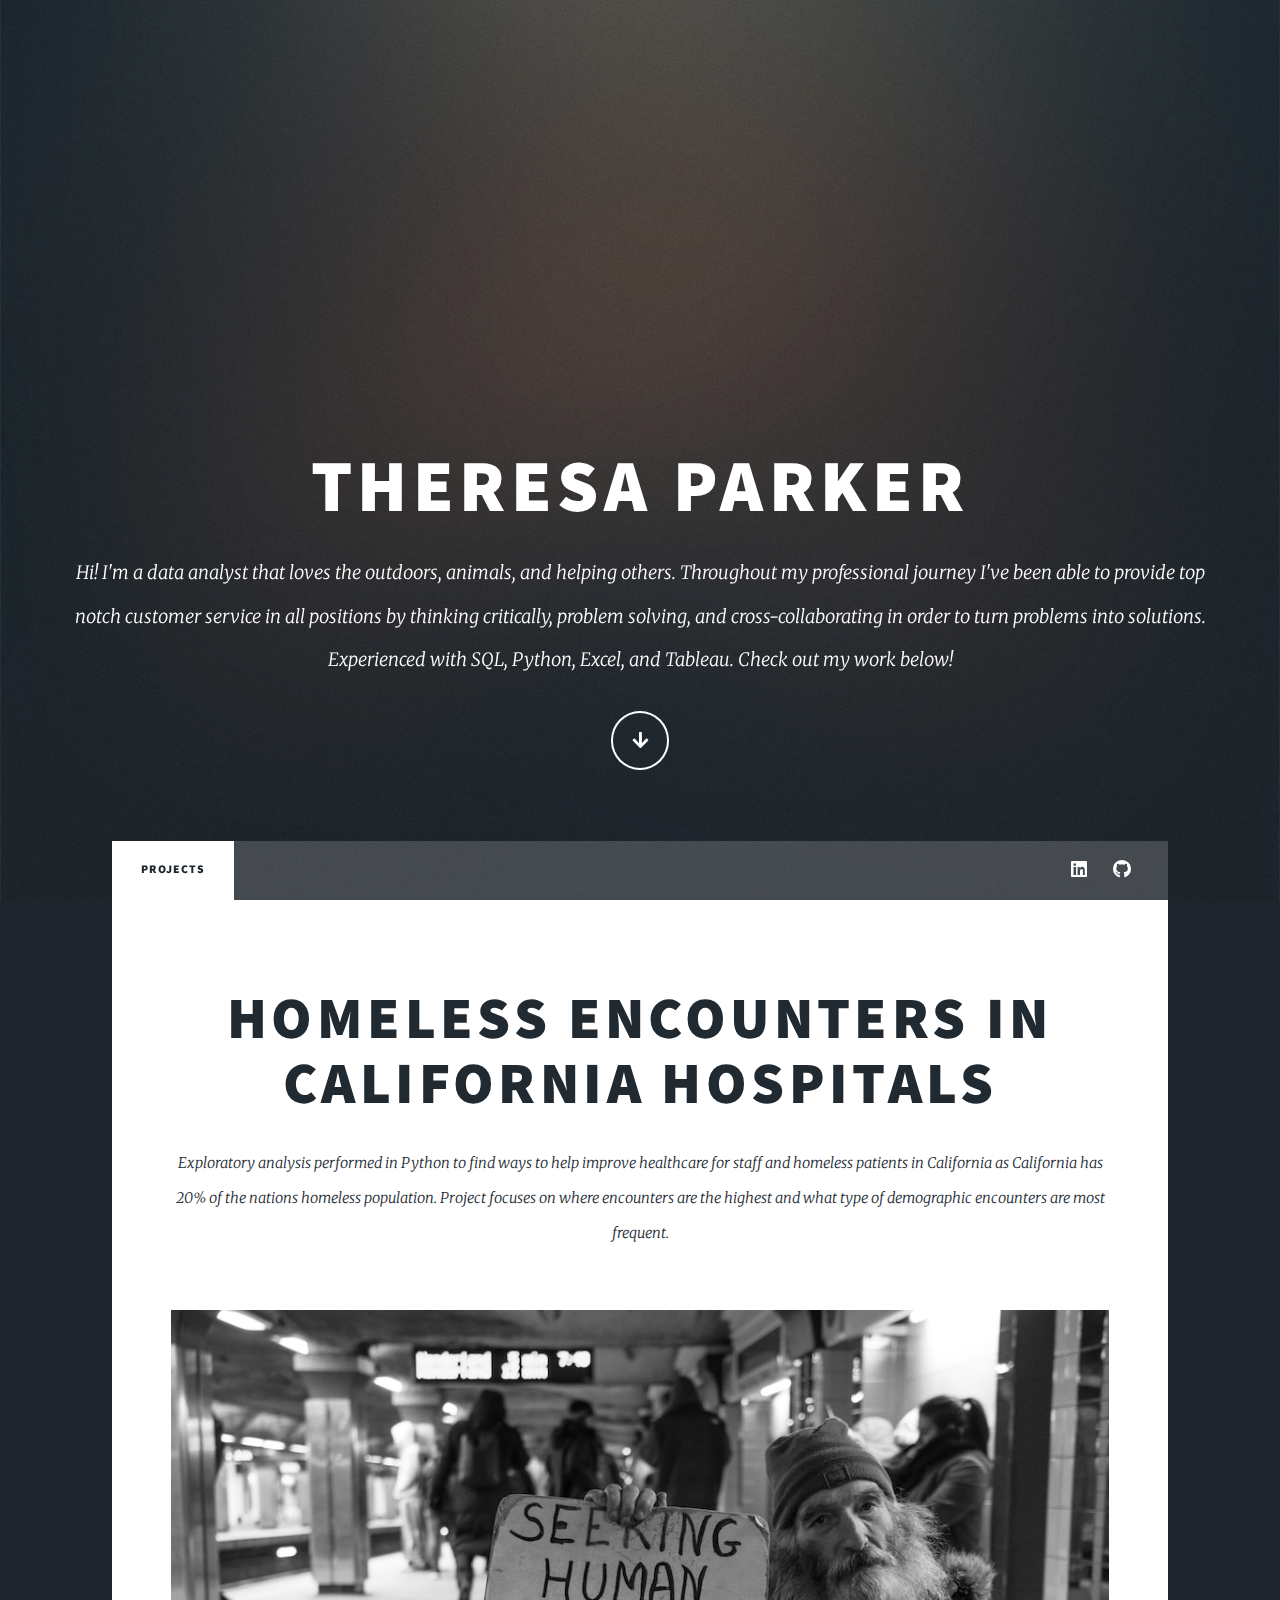
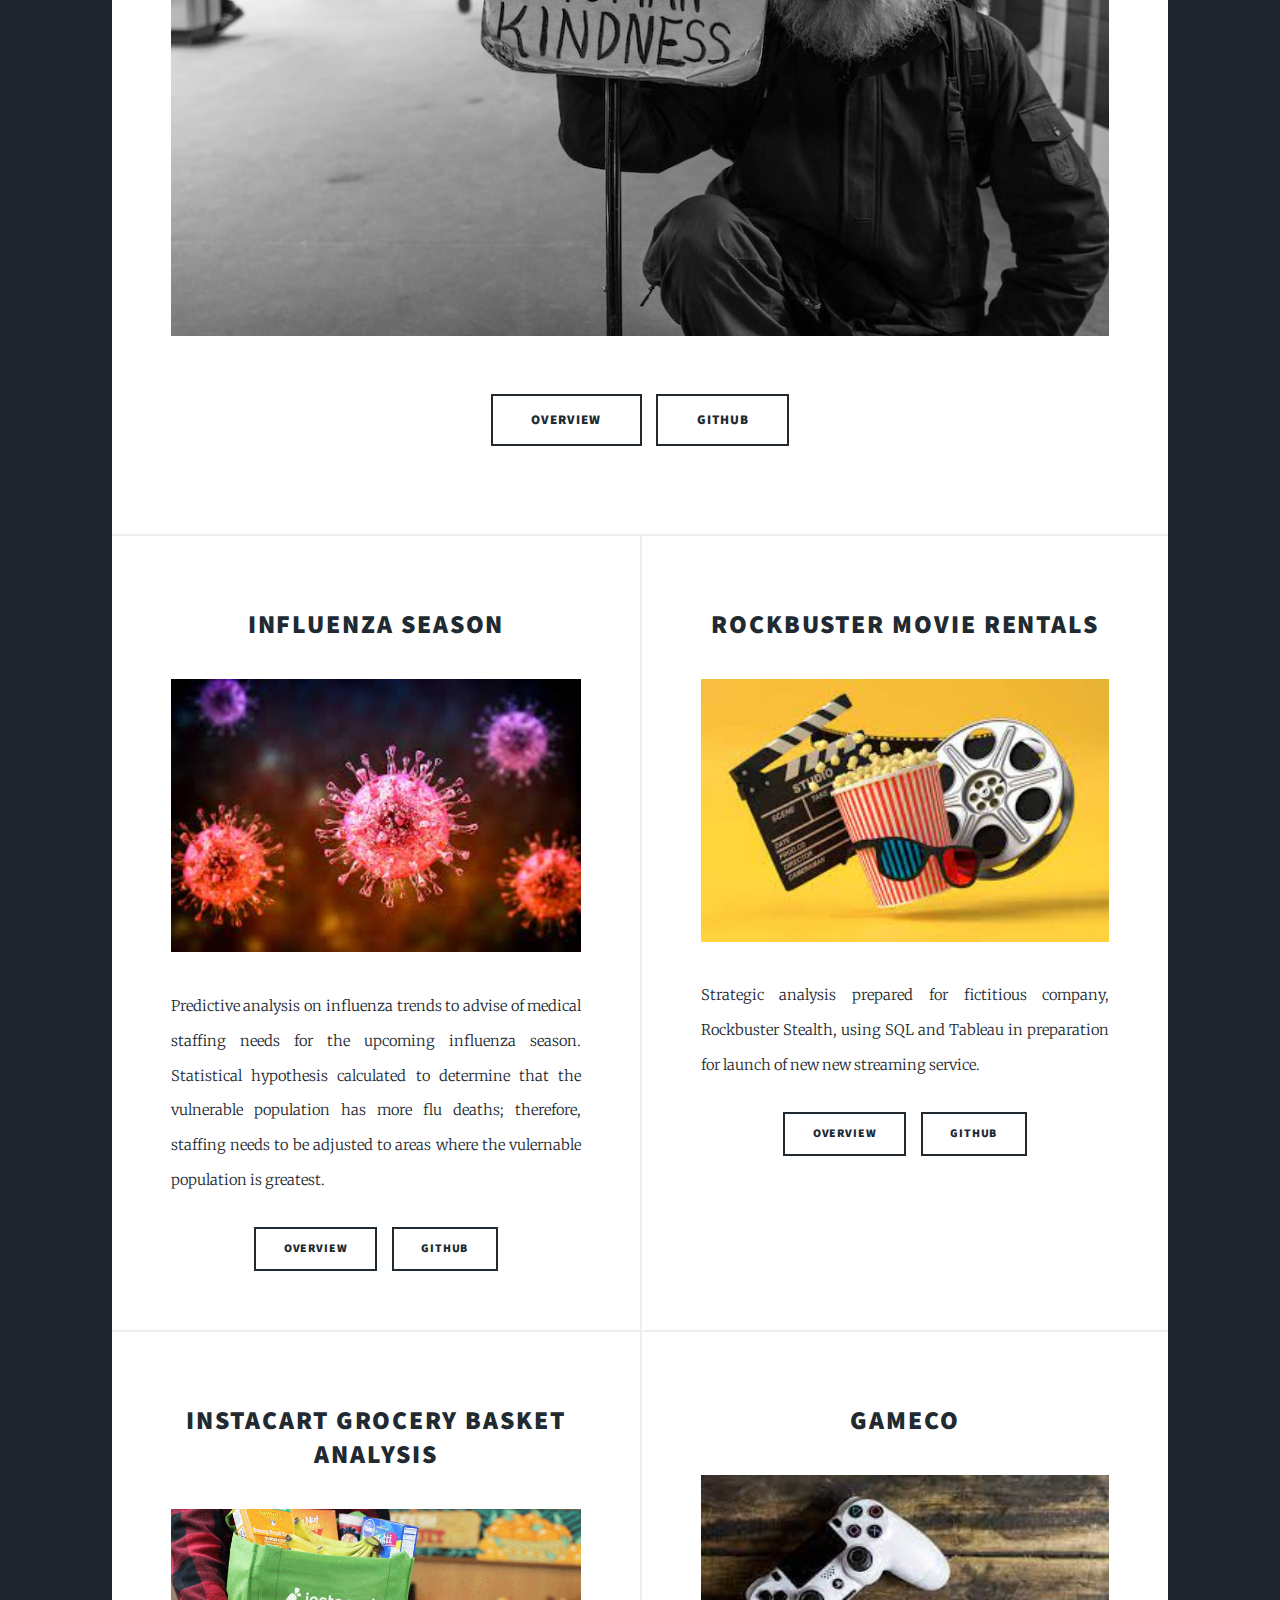
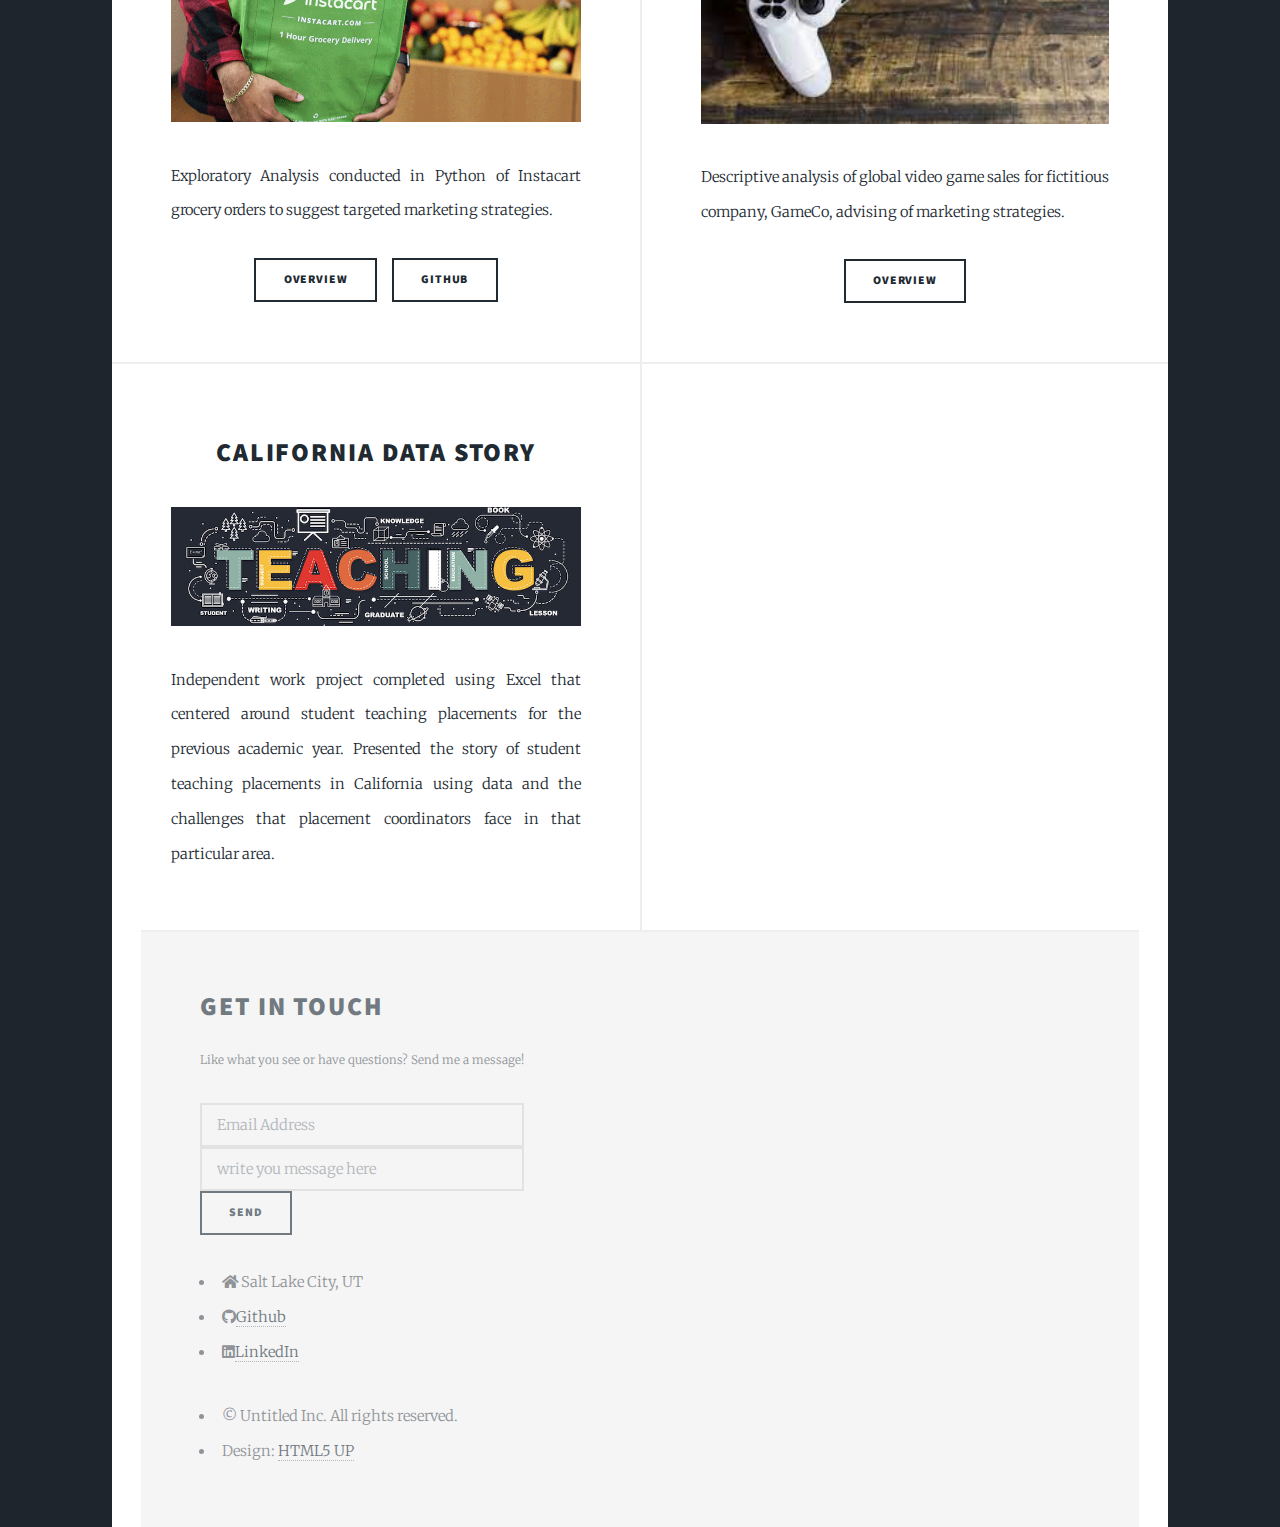
==== index.html @ a9352aff "Update index.html" ====
<!DOCTYPE HTML>
<!--
	Massively by HTML5 UP
	html5up.net | @ajlkn
	Free for personal and commercial use under the CCA 3.0 license (html5up.net/license)
-->
<html>
	<head>
		<title>Theresa Parker Portfolio</title>
		<meta charset="utf-8" />
		<meta name="viewport" content="width=device-width, initial-scale=1, user-scalable=no" />
		<link rel="stylesheet" href="assets/css/main.css" />
		<noscript><link rel="stylesheet" href="assets/css/noscript.css" /></noscript>
	</head>
	<body class="is-preload">
		<!-- Wrapper -->
			<div id="wrapper" class="fade-in">

				<!-- Intro -->
					<div id="intro">
						<h1>Theresa Parker<br />
					</h1>
						<p>Hi! I'm a data analyst that loves the outdoors, animals, and helping others.  Throughout my professional journey I've been able to provide top notch
							customer service in all positions by thinking critically, problem solving, and cross-collaborating in order to turn problems into solutions.  Experienced with SQL,
							Python, Excel, and Tableau.  Check out my work below!
						<a href="#"></a></p>
						<ul class="actions">
							<li><a href="#header" class="button icon solid solo fa-arrow-down scrolly">Continue</a></li>
						</ul>
					</div>

				<!-- Header -->
					<header id="header">
						<a href="index.html" class="logo">Projects</a>
					</header>

				<!-- Nav -->
					<nav id="nav">
						<ul class="links">
							<li class="active"><a href="index.html">Projects</a></li>

						</ul>
						<ul class="icons">
						<li><a href="https://www.linkedin.com/in/theresa-parker/" class="icon brands alt fa-linkedin"><span class="label">Linkedin</span></a></li>
						<li><a href="https://github.com/theresaparker" class="icon brands alt fa-github"><span class="label">GitHub</span></a></
						</ul>
					</nav>

				<!-- Main -->
					<div id="main">

						<!-- Featured Post -->
							<article class="post featured">
								<header class="major">
									
									<h2><a href="https://drive.google.com/file/d/1HrAwGTOLgGjg7OT2uqHB8rOSdUXDmNqE/view?usp=sharing">Homeless Encounters in California Hospitals<br />
									</a></h2>
									<p>Exploratory analysis performed in Python to find ways to help improve healthcare for staff and
										homeless patients in California as California has 20% of the nations homeless population. Project
										focuses on where encounters are the highest and what type of demographic encounters are most
										frequent.
								</header>
								<a href="https://drive.google.com/file/d/1HrAwGTOLgGjg7OT2uqHB8rOSdUXDmNqE/view?usp=sharing" class="image main"><img src="images/seeking_kindness.jpg" alt="" /></a>
								<ul class="actions special">	
									<li><a href="https://drive.google.com/file/d/1HrAwGTOLgGjg7OT2uqHB8rOSdUXDmNqE/view?usp=sharing" class="button large">Overview</a></li>
									<li><a href="https://github.com/theresaparker/Homeless_Hospital_Visits" class="button large">GitHub</a></li>
								</ul>
							</article>

						<!-- Posts -->
							<section class="posts">
								<article>
									<header>
										<span class="date"></span>
										<h2><a href="https://drive.google.com/file/d/1y9YTCfLfIzHpBqVLRFnVzzObWdbmFCB6/view?usp=sharing">Influenza Season<br />
										</a></h2>
									</header>
									<a href="https://drive.google.com/file/d/1y9YTCfLfIzHpBqVLRFnVzzObWdbmFCB6/view?usp=sharing" class="image fit"><img src="images/virus.jpg" alt="" /></a>
									<p>Predictive analysis on influenza trends to advise of medical staffing needs for the upcoming
										influenza season. Statistical hypothesis calculated to determine that the vulnerable population
										has more flu deaths; therefore, staffing needs to be adjusted to areas where the vulernable
										population is greatest.</p>
									<ul class="actions special">
										<li><a href="https://drive.google.com/file/d/1y9YTCfLfIzHpBqVLRFnVzzObWdbmFCB6/view?usp=sharing" class="button">Overview</a></li>
										<li><a href="https://github.com/theresaparker/Influenza-Season" class="button">GitHub</a></li>										
									</ul>
								</article>
								<article>
									<header>
										<span class="date"></span>
										<h2><a href="https://drive.google.com/file/d/1r3Fhm3iFXduif683JAOJUuSQTW_Hyj0p/view?usp=sharing">Rockbuster Movie Rentals<br />
										</a></h2>
									</header>
									<a href="https://drive.google.com/file/d/1r3Fhm3iFXduif683JAOJUuSQTW_Hyj0p/view?usp=sharing" class="image fit"><img src="images/movie.jpg" alt="" /></a>
									<p>Strategic analysis prepared for fictitious company, Rockbuster Stealth, using SQL and Tableau in preparation for launch of new new streaming service.</p>
									<ul class="actions special">
										<li><a href="https://drive.google.com/file/d/1r3Fhm3iFXduif683JAOJUuSQTW_Hyj0p/view?usp=sharing" class="button">Overview</a></li>
										<li><a href="https://github.com/theresaparker/Rockbuster_SQL" class="button">GitHub</a></li>
									</ul>
								</article>
								<article>
									<header>
										<span class="date"></span>
										<h2><a href="https://github.com/theresaparker/Instacart_CF">Instacart Grocery Basket Analysis<br />
										</a></h2>
									</header>
									<a href="https://github.com/theresaparker/Instacart_CF" class="image fit"><img src="images/Instacart.png" alt="" /></a>
									<p>Exploratory Analysis conducted in Python of Instacart grocery orders to suggest targeted marketing strategies.</p>
									<ul class="actions special">
										<li><a href="https://github.com/theresaparker/Instacart_CF" class="button">Overview</a></li>
										<li><a href="https://github.com/theresaparker/Instacart_CF" class="button">GitHub</a></li>
									</ul>
								</article>
								<article>
									<header>
										<span class="date"></span>
										<h2><a href="#">GameCo<br />
										</a></h2>
									</header>
									<a href="#" class="image fit"><img src="images/video game.jpg" alt="" /></a>
									<p>Descriptive analysis of global video game sales for fictitious company, GameCo, advising of marketing strategies.</p>
									<ul class="actions special">
										<li><a href="#" class="button">Overview</a></li>
									</ul>
								</article>
								<article>
									<header>
										<span class="date"></span>
										<h2><a href="#">California Data Story<br />
										</a></h2>
									</header>
									<a href="#" class="image fit"><img src="images/teaching.jpg" alt="" /></a>
									<p>Independent work project completed using Excel that centered around student teaching placements for the previous academic year.  Presented the story of student teaching placements in California
										using data and the challenges that placement coordinators face in that particular area. 						
									</p>
									</ul>
								</article>
								<article>
								</article>
							</section>

						<!-- Footer -->
							

				<!-- Footer -->
				<section id="footer">
					<div class="inner">
						<h2 class="major">Get in touch</h2>
						<p>Like what you see or have questions? Send me a message!</p>
						<form action="https://formsubmit.co/your@littlebug57@hotmail.com.com" method="POST">
							<input type="hidden" name="_subject" value="New Portfolio Website Submission!">
							<input type="email" name="email" placeholder="Email Address"required>
							<input type="hidden" name="_next" value="https://theresaparker.github.io/portfolio/thankyou.html">
							<input type="text" name="name" placeholder="write you message here" required>
							<button type="submit">Send</button>
					   </form> 
						<ul class="contact">
							<li class="icon solid fa-home">
								Salt Lake City, UT<br />
							</li>
							<li class="icon brands fa-github"><a href="https://github.com/theresaparker">Github</a></li>
							<li class="icon brands fa-linkedin"><a href="https://www.linkedin.com/in/theresa-parker/">LinkedIn</a></li>
							
						</ul>
						<ul class="copyright">
							<li>&copy; Untitled Inc. All rights reserved.</li><li>Design: <a href="http://html5up.net">HTML5 UP</a></li>
						</ul>
					</div>
				</section>

		</div>

		<!-- Scripts -->
			<script src="assets/js/jquery.min.js"></script>
			<script src="assets/js/jquery.scrollex.min.js"></script>
			<script src="assets/js/jquery.scrolly.min.js"></script>
			<script src="assets/js/browser.min.js"></script>
			<script src="assets/js/breakpoints.min.js"></script>
			<script src="assets/js/util.js"></script>
			<script src="assets/js/main.js"></script>

	</body>
</html>
---- assets/css/main.css ----
@import url(fontawesome-all.min.css);
@import url("https://fonts.googleapis.com/css?family=Merriweather:300,700,300italic,700italic|Source+Sans+Pro:900");

/*
	Massively by HTML5 UP
	html5up.net | @ajlkn
	Free for personal and commercial use under the CCA 3.0 license (html5up.net/license)
*/

html, body, div, span, applet, object,
iframe, h1, h2, h3, h4, h5, h6, p, blockquote,
pre, a, abbr, acronym, address, big, cite,
code, del, dfn, em, img, ins, kbd, q, s, samp,
small, strike, strong, sub, sup, tt, var, b,
u, i, center, dl, dt, dd, ol, ul, li, fieldset,
form, label, legend, table, caption, tbody,
tfoot, thead, tr, th, td, article, aside,
canvas, details, embed, figure, figcaption,
footer, header, hgroup, menu, nav, output, ruby,
section, summary, time, mark, audio, video {
	margin: 0;
	padding: 0;
	border: 0;
	font-size: 100%;
	font: inherit;
	vertical-align: baseline;}

article, aside, details, figcaption, figure,
footer, header, hgroup, menu, nav, section {
	display: block;}

body {
	line-height: 1;
}

ol, ul {
	list-style: none;
}

blockquote, q {
	quotes: none;
}

	blockquote:before, blockquote:after, q:before, q:after {
		content: '';
		content: none;
	}

table {
	border-collapse: collapse;
	border-spacing: 0;
}

body {
	-webkit-text-size-adjust: none;
}

mark {
	background-color: transparent;
	color: inherit;
}

input::-moz-focus-inner {
	border: 0;
	padding: 0;
}

input, select, textarea {
	-moz-appearance: none;
	-webkit-appearance: none;
	-ms-appearance: none;
	appearance: none;
}

/* Basic */

	@-ms-viewport {
		width: device-width;
	}

	body {
		-ms-overflow-style: scrollbar;
	}

	@media screen and (max-width: 480px) {

		html, body {
			min-width: 320px;
		}

	}

	html {
		box-sizing: border-box;
	}

	*, *:before, *:after {
		box-sizing: inherit;
	}

	body {
		background-color: #1e252d;
	}

		body.is-preload *, body.is-preload *:before, body.is-preload *:after {
			-moz-animation: none !important;
			-webkit-animation: none !important;
			-ms-animation: none !important;
			animation: none !important;
			-moz-transition: none !important;
			-webkit-transition: none !important;
			-ms-transition: none !important;
			transition: none !important;
		}

/* Type */

	html {
		font-size: 16pt;
	}

		@media screen and (max-width: 1680px) {

			html {
				font-size: 12pt;
			}

		}

		@media screen and (max-width: 1280px) {

			html {
				font-size: 11pt;
			}

		}

		@media screen and (max-width: 360px) {

			html {
				font-size: 10pt;
			}

		}

	body {
		color: #212931;
	}

	body, input, select, textarea {
		font-family: "Merriweather", Georgia, serif;
		font-weight: 300;
		font-size: 1rem;
		line-height: 2.375;
	}

	a {
		-moz-transition: color 0.2s ease-in-out, background-color 0.2s ease-in-out, border-color 0.2s ease-in-out, box-shadow 0.2s ease-in-out;
		-webkit-transition: color 0.2s ease-in-out, background-color 0.2s ease-in-out, border-color 0.2s ease-in-out, box-shadow 0.2s ease-in-out;
		-ms-transition: color 0.2s ease-in-out, background-color 0.2s ease-in-out, border-color 0.2s ease-in-out, box-shadow 0.2s ease-in-out;
		transition: color 0.2s ease-in-out, background-color 0.2s ease-in-out, border-color 0.2s ease-in-out, box-shadow 0.2s ease-in-out;
		border-bottom: dotted 1px;
		text-decoration: none;
	}

		a:hover {
			border-bottom-color: transparent;
		}

	strong, b {
		font-weight: 600;
	}

	em, i {
		font-style: italic;
	}

	p {
		text-align: justify;
		margin: 0 0 2rem 0;
	}

	h1, h2, h3, h4, h5, h6 {
		font-family: "Source Sans Pro", Helvetica, sans-serif;
		font-weight: 900;
		line-height: 1.5;
		letter-spacing: 0.075em;
		text-transform: uppercase;
		margin: 0 0 1rem 0;
	}

		h1 a, h2 a, h3 a, h4 a, h5 a, h6 a {
			border-bottom: 0;
			color: inherit;
			text-decoration: none;
		}

	h1 {
		font-size: 4rem;
		line-height: 1.1;
		margin: 0 0 2rem 0;
	}

	h2 {
		font-size: 1.75rem;
		line-height: 1.3;
		margin: 0 0 1.5rem 0;
	}

	h3 {
		font-size: 1.25rem;
		margin: 0 0 1.5rem 0;
	}

	h4 {
		font-size: 1rem;
	}

	h5 {
		font-size: 0.9rem;
	}

	h6 {
		font-size: 0.8rem;
	}

	sub {
		font-size: 0.8rem;
		position: relative;
		top: 0.5rem;
	}

	sup {
		font-size: 0.8rem;
		position: relative;
		top: -0.5rem;
	}

	blockquote {
		border-left: solid 4px;
		font-style: italic;
		margin: 0 0 2rem 0;
		padding: 0.5rem 0 0.5rem 2rem;
	}

	code {
		border: solid 2px;
		font-family: "Courier New", monospace;
		font-size: 0.9rem;
		margin: 0 0.25rem;
		padding: 0.25rem 0.65rem;
	}

	pre {
		-webkit-overflow-scrolling: touch;
		font-family: "Courier New", monospace;
		font-size: 0.9rem;
		margin: 0 0 2rem 0;
	}

		pre code {
			display: block;
			line-height: 1.75;
			padding: 1rem 1.5rem;
			overflow-x: auto;
		}

	hr {
		border: 0;
		border-bottom: solid 2px;
		margin: 3rem 0;
	}

		hr.major {
			margin: 5rem 0;
		}

	.align-left {
		text-align: left;
	}

	.align-center {
		text-align: center;
	}

	.align-right {
		text-align: right;
	}

	input, select, textarea {
		color: #212931;
	}

	a {
		color: #212931;
		border-bottom-color: rgba(33, 41, 49, 0.5);
	}

		a:hover {
			border-bottom-color: transparent;
			color: #18bfef !important;
		}

	strong, b {
		color: #212931;
	}

	h1, h2, h3, h4, h5, h6 {
		color: #212931;
	}

	blockquote {
		border-left-color: #eeeeee;
	}

	code {
		background: rgba(220, 220, 220, 0.25);
		border-color: #eeeeee;
	}

	hr {
		border-bottom-color: #eeeeee;
	}

/* Row */

	.row {
		display: flex;
		flex-wrap: wrap;
		box-sizing: border-box;
		align-items: stretch;
	}

		.row > * {
			box-sizing: border-box;
		}

		.row.gtr-uniform > * > :last-child {
			margin-bottom: 0;
		}

		.row.aln-left {
			justify-content: flex-start;
		}

		.row.aln-center {
			justify-content: center;
		}

		.row.aln-right {
			justify-content: flex-end;
		}

		.row.aln-top {
			align-items: flex-start;
		}

		.row.aln-middle {
			align-items: center;
		}

		.row.aln-bottom {
			align-items: flex-end;
		}

		.row > .imp {
			order: -1;
		}

		.row > .col-1 {
			width: 8.33333%;
		}

		.row > .off-1 {
			margin-left: 8.33333%;
		}

		.row > .col-2 {
			width: 16.66667%;
		}

		.row > .off-2 {
			margin-left: 16.66667%;
		}

		.row > .col-3 {
			width: 25%;
		}

		.row > .off-3 {
			margin-left: 25%;
		}

		.row > .col-4 {
			width: 33.33333%;
		}

		.row > .off-4 {
			margin-left: 33.33333%;
		}

		.row > .col-5 {
			width: 41.66667%;
		}

		.row > .off-5 {
			margin-left: 41.66667%;
		}

		.row > .col-6 {
			width: 50%;
		}

		.row > .off-6 {
			margin-left: 50%;
		}

		.row > .col-7 {
			width: 58.33333%;
		}

		.row > .off-7 {
			margin-left: 58.33333%;
		}

		.row > .col-8 {
			width: 66.66667%;
		}

		.row > .off-8 {
			margin-left: 66.66667%;
		}

		.row > .col-9 {
			width: 75%;
		}

		.row > .off-9 {
			margin-left: 75%;
		}

		.row > .col-10 {
			width: 83.33333%;
		}

		.row > .off-10 {
			margin-left: 83.33333%;
		}

		.row > .col-11 {
			width: 91.66667%;
		}

		.row > .off-11 {
			margin-left: 91.66667%;
		}

		.row > .col-12 {
			width: 100%;
		}

		.row > .off-12 {
			margin-left: 100%;
		}

		.row.gtr-0 {
			margin-top: 0;
			margin-left: 0rem;
		}

			.row.gtr-0 > * {
				padding: 0 0 0 0rem;
			}

			.row.gtr-0.gtr-uniform {
				margin-top: 0rem;
			}

				.row.gtr-0.gtr-uniform > * {
					padding-top: 0rem;
				}

		.row.gtr-25 {
			margin-top: 0;
			margin-left: -0.375rem;
		}

			.row.gtr-25 > * {
				padding: 0 0 0 0.375rem;
			}

			.row.gtr-25.gtr-uniform {
				margin-top: -0.375rem;
			}

				.row.gtr-25.gtr-uniform > * {
					padding-top: 0.375rem;
				}

		.row.gtr-50 {
			margin-top: 0;
			margin-left: -0.75rem;
		}

			.row.gtr-50 > * {
				padding: 0 0 0 0.75rem;
			}

			.row.gtr-50.gtr-uniform {
				margin-top: -0.75rem;
			}

				.row.gtr-50.gtr-uniform > * {
					padding-top: 0.75rem;
				}

		.row {
			margin-top: 0;
			margin-left: -1.5rem;
		}

			.row > * {
				padding: 0 0 0 1.5rem;
			}

			.row.gtr-uniform {
				margin-top: -1.5rem;
			}

				.row.gtr-uniform > * {
					padding-top: 1.5rem;
				}

		.row.gtr-150 {
			margin-top: 0;
			margin-left: -2.25rem;
		}

			.row.gtr-150 > * {
				padding: 0 0 0 2.25rem;
			}

			.row.gtr-150.gtr-uniform {
				margin-top: -2.25rem;
			}

				.row.gtr-150.gtr-uniform > * {
					padding-top: 2.25rem;
				}

		.row.gtr-200 {
			margin-top: 0;
			margin-left: -3rem;
		}

			.row.gtr-200 > * {
				padding: 0 0 0 3rem;
			}

			.row.gtr-200.gtr-uniform {
				margin-top: -3rem;
			}

				.row.gtr-200.gtr-uniform > * {
					padding-top: 3rem;
				}

		@media screen and (max-width: 1680px) {

			.row {
				display: flex;
				flex-wrap: wrap;
				box-sizing: border-box;
				align-items: stretch;
			}

				.row > * {
					box-sizing: border-box;
				}

				.row.gtr-uniform > * > :last-child {
					margin-bottom: 0;
				}

				.row.aln-left {
					justify-content: flex-start;
				}

				.row.aln-center {
					justify-content: center;
				}

				.row.aln-right {
					justify-content: flex-end;
				}

				.row.aln-top {
					align-items: flex-start;
				}

				.row.aln-middle {
					align-items: center;
				}

				.row.aln-bottom {
					align-items: flex-end;
				}

				.row > .imp-xlarge {
					order: -1;
				}

				.row > .col-1-xlarge {
					width: 8.33333%;
				}

				.row > .off-1-xlarge {
					margin-left: 8.33333%;
				}

				.row > .col-2-xlarge {
					width: 16.66667%;
				}

				.row > .off-2-xlarge {
					margin-left: 16.66667%;
				}

				.row > .col-3-xlarge {
					width: 25%;
				}

				.row > .off-3-xlarge {
					margin-left: 25%;
				}

				.row > .col-4-xlarge {
					width: 33.33333%;
				}

				.row > .off-4-xlarge {
					margin-left: 33.33333%;
				}

				.row > .col-5-xlarge {
					width: 41.66667%;
				}

				.row > .off-5-xlarge {
					margin-left: 41.66667%;
				}

				.row > .col-6-xlarge {
					width: 50%;
				}

				.row > .off-6-xlarge {
					margin-left: 50%;
				}

				.row > .col-7-xlarge {
					width: 58.33333%;
				}

				.row > .off-7-xlarge {
					margin-left: 58.33333%;
				}

				.row > .col-8-xlarge {
					width: 66.66667%;
				}

				.row > .off-8-xlarge {
					margin-left: 66.66667%;
				}

				.row > .col-9-xlarge {
					width: 75%;
				}

				.row > .off-9-xlarge {
					margin-left: 75%;
				}

				.row > .col-10-xlarge {
					width: 83.33333%;
				}

				.row > .off-10-xlarge {
					margin-left: 83.33333%;
				}

				.row > .col-11-xlarge {
					width: 91.66667%;
				}

				.row > .off-11-xlarge {
					margin-left: 91.66667%;
				}

				.row > .col-12-xlarge {
					width: 100%;
				}

				.row > .off-12-xlarge {
					margin-left: 100%;
				}

				.row.gtr-0 {
					margin-top: 0;
					margin-left: 0rem;
				}

					.row.gtr-0 > * {
						padding: 0 0 0 0rem;
					}

					.row.gtr-0.gtr-uniform {
						margin-top: 0rem;
					}

						.row.gtr-0.gtr-uniform > * {
							padding-top: 0rem;
						}

				.row.gtr-25 {
					margin-top: 0;
					margin-left: -0.375rem;
				}

					.row.gtr-25 > * {
						padding: 0 0 0 0.375rem;
					}

					.row.gtr-25.gtr-uniform {
						margin-top: -0.375rem;
					}

						.row.gtr-25.gtr-uniform > * {
							padding-top: 0.375rem;
						}

				.row.gtr-50 {
					margin-top: 0;
					margin-left: -0.75rem;
				}

					.row.gtr-50 > * {
						padding: 0 0 0 0.75rem;
					}

					.row.gtr-50.gtr-uniform {
						margin-top: -0.75rem;
					}

						.row.gtr-50.gtr-uniform > * {
							padding-top: 0.75rem;
						}

				.row {
					margin-top: 0;
					margin-left: -1.5rem;
				}

					.row > * {
						padding: 0 0 0 1.5rem;
					}

					.row.gtr-uniform {
						margin-top: -1.5rem;
					}

						.row.gtr-uniform > * {
							padding-top: 1.5rem;
						}

				.row.gtr-150 {
					margin-top: 0;
					margin-left: -2.25rem;
				}

					.row.gtr-150 > * {
						padding: 0 0 0 2.25rem;
					}

					.row.gtr-150.gtr-uniform {
						margin-top: -2.25rem;
					}

						.row.gtr-150.gtr-uniform > * {
							padding-top: 2.25rem;
						}

				.row.gtr-200 {
					margin-top: 0;
					margin-left: -3rem;
				}

					.row.gtr-200 > * {
						padding: 0 0 0 3rem;
					}

					.row.gtr-200.gtr-uniform {
						margin-top: -3rem;
					}

						.row.gtr-200.gtr-uniform > * {
							padding-top: 3rem;
						}

		}

		@media screen and (max-width: 1280px) {

			.row {
				display: flex;
				flex-wrap: wrap;
				box-sizing: border-box;
				align-items: stretch;
			}

				.row > * {
					box-sizing: border-box;
				}

				.row.gtr-uniform > * > :last-child {
					margin-bottom: 0;
				}

				.row.aln-left {
					justify-content: flex-start;
				}

				.row.aln-center {
					justify-content: center;
				}

				.row.aln-right {
					justify-content: flex-end;
				}

				.row.aln-top {
					align-items: flex-start;
				}

				.row.aln-middle {
					align-items: center;
				}

				.row.aln-bottom {
					align-items: flex-end;
				}

				.row > .imp-large {
					order: -1;
				}

				.row > .col-1-large {
					width: 8.33333%;
				}

				.row > .off-1-large {
					margin-left: 8.33333%;
				}

				.row > .col-2-large {
					width: 16.66667%;
				}

				.row > .off-2-large {
					margin-left: 16.66667%;
				}

				.row > .col-3-large {
					width: 25%;
				}

				.row > .off-3-large {
					margin-left: 25%;
				}

				.row > .col-4-large {
					width: 33.33333%;
				}

				.row > .off-4-large {
					margin-left: 33.33333%;
				}

				.row > .col-5-large {
					width: 41.66667%;
				}

				.row > .off-5-large {
					margin-left: 41.66667%;
				}

				.row > .col-6-large {
					width: 50%;
				}

				.row > .off-6-large {
					margin-left: 50%;
				}

				.row > .col-7-large {
					width: 58.33333%;
				}

				.row > .off-7-large {
					margin-left: 58.33333%;
				}

				.row > .col-8-large {
					width: 66.66667%;
				}

				.row > .off-8-large {
					margin-left: 66.66667%;
				}

				.row > .col-9-large {
					width: 75%;
				}

				.row > .off-9-large {
					margin-left: 75%;
				}

				.row > .col-10-large {
					width: 83.33333%;
				}

				.row > .off-10-large {
					margin-left: 83.33333%;
				}

				.row > .col-11-large {
					width: 91.66667%;
				}

				.row > .off-11-large {
					margin-left: 91.66667%;
				}

				.row > .col-12-large {
					width: 100%;
				}

				.row > .off-12-large {
					margin-left: 100%;
				}

				.row.gtr-0 {
					margin-top: 0;
					margin-left: 0rem;
				}

					.row.gtr-0 > * {
						padding: 0 0 0 0rem;
					}

					.row.gtr-0.gtr-uniform {
						margin-top: 0rem;
					}

						.row.gtr-0.gtr-uniform > * {
							padding-top: 0rem;
						}

				.row.gtr-25 {
					margin-top: 0;
					margin-left: -0.375rem;
				}

					.row.gtr-25 > * {
						padding: 0 0 0 0.375rem;
					}

					.row.gtr-25.gtr-uniform {
						margin-top: -0.375rem;
					}

						.row.gtr-25.gtr-uniform > * {
							padding-top: 0.375rem;
						}

				.row.gtr-50 {
					margin-top: 0;
					margin-left: -0.75rem;
				}

					.row.gtr-50 > * {
						padding: 0 0 0 0.75rem;
					}

					.row.gtr-50.gtr-uniform {
						margin-top: -0.75rem;
					}

						.row.gtr-50.gtr-uniform > * {
							padding-top: 0.75rem;
						}

				.row {
					margin-top: 0;
					margin-left: -1.5rem;
				}

					.row > * {
						padding: 0 0 0 1.5rem;
					}

					.row.gtr-uniform {
						margin-top: -1.5rem;
					}

						.row.gtr-uniform > * {
							padding-top: 1.5rem;
						}

				.row.gtr-150 {
					margin-top: 0;
					margin-left: -2.25rem;
				}

					.row.gtr-150 > * {
						padding: 0 0 0 2.25rem;
					}

					.row.gtr-150.gtr-uniform {
						margin-top: -2.25rem;
					}

						.row.gtr-150.gtr-uniform > * {
							padding-top: 2.25rem;
						}

				.row.gtr-200 {
					margin-top: 0;
					margin-left: -3rem;
				}

					.row.gtr-200 > * {
						padding: 0 0 0 3rem;
					}

					.row.gtr-200.gtr-uniform {
						margin-top: -3rem;
					}

						.row.gtr-200.gtr-uniform > * {
							padding-top: 3rem;
						}

		}

		@media screen and (max-width: 980px) {

			.row {
				display: flex;
				flex-wrap: wrap;
				box-sizing: border-box;
				align-items: stretch;
			}

				.row > * {
					box-sizing: border-box;
				}

				.row.gtr-uniform > * > :last-child {
					margin-bottom: 0;
				}

				.row.aln-left {
					justify-content: flex-start;
				}

				.row.aln-center {
					justify-content: center;
				}

				.row.aln-right {
					justify-content: flex-end;
				}

				.row.aln-top {
					align-items: flex-start;
				}

				.row.aln-middle {
					align-items: center;
				}

				.row.aln-bottom {
					align-items: flex-end;
				}

				.row > .imp-medium {
					order: -1;
				}

				.row > .col-1-medium {
					width: 8.33333%;
				}

				.row > .off-1-medium {
					margin-left: 8.33333%;
				}

				.row > .col-2-medium {
					width: 16.66667%;
				}

				.row > .off-2-medium {
					margin-left: 16.66667%;
				}

				.row > .col-3-medium {
					width: 25%;
				}

				.row > .off-3-medium {
					margin-left: 25%;
				}

				.row > .col-4-medium {
					width: 33.33333%;
				}

				.row > .off-4-medium {
					margin-left: 33.33333%;
				}

				.row > .col-5-medium {
					width: 41.66667%;
				}

				.row > .off-5-medium {
					margin-left: 41.66667%;
				}

				.row > .col-6-medium {
					width: 50%;
				}

				.row > .off-6-medium {
					margin-left: 50%;
				}

				.row > .col-7-medium {
					width: 58.33333%;
				}

				.row > .off-7-medium {
					margin-left: 58.33333%;
				}

				.row > .col-8-medium {
					width: 66.66667%;
				}

				.row > .off-8-medium {
					margin-left: 66.66667%;
				}

				.row > .col-9-medium {
					width: 75%;
				}

				.row > .off-9-medium {
					margin-left: 75%;
				}

				.row > .col-10-medium {
					width: 83.33333%;
				}

				.row > .off-10-medium {
					margin-left: 83.33333%;
				}

				.row > .col-11-medium {
					width: 91.66667%;
				}

				.row > .off-11-medium {
					margin-left: 91.66667%;
				}

				.row > .col-12-medium {
					width: 100%;
				}

				.row > .off-12-medium {
					margin-left: 100%;
				}

				.row.gtr-0 {
					margin-top: 0;
					margin-left: 0rem;
				}

					.row.gtr-0 > * {
						padding: 0 0 0 0rem;
					}

					.row.gtr-0.gtr-uniform {
						margin-top: 0rem;
					}

						.row.gtr-0.gtr-uniform > * {
							padding-top: 0rem;
						}

				.row.gtr-25 {
					margin-top: 0;
					margin-left: -0.375rem;
				}

					.row.gtr-25 > * {
						padding: 0 0 0 0.375rem;
					}

					.row.gtr-25.gtr-uniform {
						margin-top: -0.375rem;
					}

						.row.gtr-25.gtr-uniform > * {
							padding-top: 0.375rem;
						}

				.row.gtr-50 {
					margin-top: 0;
					margin-left: -0.75rem;
				}

					.row.gtr-50 > * {
						padding: 0 0 0 0.75rem;
					}

					.row.gtr-50.gtr-uniform {
						margin-top: -0.75rem;
					}

						.row.gtr-50.gtr-uniform > * {
							padding-top: 0.75rem;
						}

				.row {
					margin-top: 0;
					margin-left: -1.5rem;
				}

					.row > * {
						padding: 0 0 0 1.5rem;
					}

					.row.gtr-uniform {
						margin-top: -1.5rem;
					}

						.row.gtr-uniform > * {
							padding-top: 1.5rem;
						}

				.row.gtr-150 {
					margin-top: 0;
					margin-left: -2.25rem;
				}

					.row.gtr-150 > * {
						padding: 0 0 0 2.25rem;
					}

					.row.gtr-150.gtr-uniform {
						margin-top: -2.25rem;
					}

						.row.gtr-150.gtr-uniform > * {
							padding-top: 2.25rem;
						}

				.row.gtr-200 {
					margin-top: 0;
					margin-left: -3rem;
				}

					.row.gtr-200 > * {
						padding: 0 0 0 3rem;
					}

					.row.gtr-200.gtr-uniform {
						margin-top: -3rem;
					}

						.row.gtr-200.gtr-uniform > * {
							padding-top: 3rem;
						}

		}

		@media screen and (max-width: 736px) {

			.row {
				display: flex;
				flex-wrap: wrap;
				box-sizing: border-box;
				align-items: stretch;
			}

				.row > * {
					box-sizing: border-box;
				}

				.row.gtr-uniform > * > :last-child {
					margin-bottom: 0;
				}

				.row.aln-left {
					justify-content: flex-start;
				}

				.row.aln-center {
					justify-content: center;
				}

				.row.aln-right {
					justify-content: flex-end;
				}

				.row.aln-top {
					align-items: flex-start;
				}

				.row.aln-middle {
					align-items: center;
				}

				.row.aln-bottom {
					align-items: flex-end;
				}

				.row > .imp-small {
					order: -1;
				}

				.row > .col-1-small {
					width: 8.33333%;
				}

				.row > .off-1-small {
					margin-left: 8.33333%;
				}

				.row > .col-2-small {
					width: 16.66667%;
				}

				.row > .off-2-small {
					margin-left: 16.66667%;
				}

				.row > .col-3-small {
					width: 25%;
				}

				.row > .off-3-small {
					margin-left: 25%;
				}

				.row > .col-4-small {
					width: 33.33333%;
				}

				.row > .off-4-small {
					margin-left: 33.33333%;
				}

				.row > .col-5-small {
					width: 41.66667%;
				}

				.row > .off-5-small {
					margin-left: 41.66667%;
				}

				.row > .col-6-small {
					width: 50%;
				}

				.row > .off-6-small {
					margin-left: 50%;
				}

				.row > .col-7-small {
					width: 58.33333%;
				}

				.row > .off-7-small {
					margin-left: 58.33333%;
				}

				.row > .col-8-small {
					width: 66.66667%;
				}

				.row > .off-8-small {
					margin-left: 66.66667%;
				}

				.row > .col-9-small {
					width: 75%;
				}

				.row > .off-9-small {
					margin-left: 75%;
				}

				.row > .col-10-small {
					width: 83.33333%;
				}

				.row > .off-10-small {
					margin-left: 83.33333%;
				}

				.row > .col-11-small {
					width: 91.66667%;
				}

				.row > .off-11-small {
					margin-left: 91.66667%;
				}

				.row > .col-12-small {
					width: 100%;
				}

				.row > .off-12-small {
					margin-left: 100%;
				}

				.row.gtr-0 {
					margin-top: 0;
					margin-left: 0rem;
				}

					.row.gtr-0 > * {
						padding: 0 0 0 0rem;
					}

					.row.gtr-0.gtr-uniform {
						margin-top: 0rem;
					}

						.row.gtr-0.gtr-uniform > * {
							padding-top: 0rem;
						}

				.row.gtr-25 {
					margin-top: 0;
					margin-left: -0.375rem;
				}

					.row.gtr-25 > * {
						padding: 0 0 0 0.375rem;
					}

					.row.gtr-25.gtr-uniform {
						margin-top: -0.375rem;
					}

						.row.gtr-25.gtr-uniform > * {
							padding-top: 0.375rem;
						}

				.row.gtr-50 {
					margin-top: 0;
					margin-left: -0.75rem;
				}

					.row.gtr-50 > * {
						padding: 0 0 0 0.75rem;
					}

					.row.gtr-50.gtr-uniform {
						margin-top: -0.75rem;
					}

						.row.gtr-50.gtr-uniform > * {
							padding-top: 0.75rem;
						}

				.row {
					margin-top: 0;
					margin-left: -1.5rem;
				}

					.row > * {
						padding: 0 0 0 1.5rem;
					}

					.row.gtr-uniform {
						margin-top: -1.5rem;
					}

						.row.gtr-uniform > * {
							padding-top: 1.5rem;
						}

				.row.gtr-150 {
					margin-top: 0;
					margin-left: -2.25rem;
				}

					.row.gtr-150 > * {
						padding: 0 0 0 2.25rem;
					}

					.row.gtr-150.gtr-uniform {
						margin-top: -2.25rem;
					}

						.row.gtr-150.gtr-uniform > * {
							padding-top: 2.25rem;
						}

				.row.gtr-200 {
					margin-top: 0;
					margin-left: -3rem;
				}

					.row.gtr-200 > * {
						padding: 0 0 0 3rem;
					}

					.row.gtr-200.gtr-uniform {
						margin-top: -3rem;
					}

						.row.gtr-200.gtr-uniform > * {
							padding-top: 3rem;
						}

		}

		@media screen and (max-width: 480px) {

			.row {
				display: flex;
				flex-wrap: wrap;
				box-sizing: border-box;
				align-items: stretch;
			}

				.row > * {
					box-sizing: border-box;
				}

				.row.gtr-uniform > * > :last-child {
					margin-bottom: 0;
				}

				.row.aln-left {
					justify-content: flex-start;
				}

				.row.aln-center {
					justify-content: center;
				}

				.row.aln-right {
					justify-content: flex-end;
				}

				.row.aln-top {
					align-items: flex-start;
				}

				.row.aln-middle {
					align-items: center;
				}

				.row.aln-bottom {
					align-items: flex-end;
				}

				.row > .imp-xsmall {
					order: -1;
				}

				.row > .col-1-xsmall {
					width: 8.33333%;
				}

				.row > .off-1-xsmall {
					margin-left: 8.33333%;
				}

				.row > .col-2-xsmall {
					width: 16.66667%;
				}

				.row > .off-2-xsmall {
					margin-left: 16.66667%;
				}

				.row > .col-3-xsmall {
					width: 25%;
				}

				.row > .off-3-xsmall {
					margin-left: 25%;
				}

				.row > .col-4-xsmall {
					width: 33.33333%;
				}

				.row > .off-4-xsmall {
					margin-left: 33.33333%;
				}

				.row > .col-5-xsmall {
					width: 41.66667%;
				}

				.row > .off-5-xsmall {
					margin-left: 41.66667%;
				}

				.row > .col-6-xsmall {
					width: 50%;
				}

				.row > .off-6-xsmall {
					margin-left: 50%;
				}

				.row > .col-7-xsmall {
					width: 58.33333%;
				}

				.row > .off-7-xsmall {
					margin-left: 58.33333%;
				}

				.row > .col-8-xsmall {
					width: 66.66667%;
				}

				.row > .off-8-xsmall {
					margin-left: 66.66667%;
				}

				.row > .col-9-xsmall {
					width: 75%;
				}

				.row > .off-9-xsmall {
					margin-left: 75%;
				}

				.row > .col-10-xsmall {
					width: 83.33333%;
				}

				.row > .off-10-xsmall {
					margin-left: 83.33333%;
				}

				.row > .col-11-xsmall {
					width: 91.66667%;
				}

				.row > .off-11-xsmall {
					margin-left: 91.66667%;
				}

				.row > .col-12-xsmall {
					width: 100%;
				}

				.row > .off-12-xsmall {
					margin-left: 100%;
				}

				.row.gtr-0 {
					margin-top: 0;
					margin-left: 0rem;
				}

					.row.gtr-0 > * {
						padding: 0 0 0 0rem;
					}

					.row.gtr-0.gtr-uniform {
						margin-top: 0rem;
					}

						.row.gtr-0.gtr-uniform > * {
							padding-top: 0rem;
						}

				.row.gtr-25 {
					margin-top: 0;
					margin-left: -0.375rem;
				}

					.row.gtr-25 > * {
						padding: 0 0 0 0.375rem;
					}

					.row.gtr-25.gtr-uniform {
						margin-top: -0.375rem;
					}

						.row.gtr-25.gtr-uniform > * {
							padding-top: 0.375rem;
						}

				.row.gtr-50 {
					margin-top: 0;
					margin-left: -0.75rem;
				}

					.row.gtr-50 > * {
						padding: 0 0 0 0.75rem;
					}

					.row.gtr-50.gtr-uniform {
						margin-top: -0.75rem;
					}

						.row.gtr-50.gtr-uniform > * {
							padding-top: 0.75rem;
						}

				.row {
					margin-top: 0;
					margin-left: -1.5rem;
				}

					.row > * {
						padding: 0 0 0 1.5rem;
					}

					.row.gtr-uniform {
						margin-top: -1.5rem;
					}

						.row.gtr-uniform > * {
							padding-top: 1.5rem;
						}

				.row.gtr-150 {
					margin-top: 0;
					margin-left: -2.25rem;
				}

					.row.gtr-150 > * {
						padding: 0 0 0 2.25rem;
					}

					.row.gtr-150.gtr-uniform {
						margin-top: -2.25rem;
					}

						.row.gtr-150.gtr-uniform > * {
							padding-top: 2.25rem;
						}

				.row.gtr-200 {
					margin-top: 0;
					margin-left: -3rem;
				}

					.row.gtr-200 > * {
						padding: 0 0 0 3rem;
					}

					.row.gtr-200.gtr-uniform {
						margin-top: -3rem;
					}

						.row.gtr-200.gtr-uniform > * {
							padding-top: 3rem;
						}

		}

		@media screen and (max-width: 360px) {

			.row {
				display: flex;
				flex-wrap: wrap;
				box-sizing: border-box;
				align-items: stretch;
			}

				.row > * {
					box-sizing: border-box;
				}

				.row.gtr-uniform > * > :last-child {
					margin-bottom: 0;
				}

				.row.aln-left {
					justify-content: flex-start;
				}

				.row.aln-center {
					justify-content: center;
				}

				.row.aln-right {
					justify-content: flex-end;
				}

				.row.aln-top {
					align-items: flex-start;
				}

				.row.aln-middle {
					align-items: center;
				}

				.row.aln-bottom {
					align-items: flex-end;
				}

				.row > .imp-xxsmall {
					order: -1;
				}

				.row > .col-1-xxsmall {
					width: 8.33333%;
				}

				.row > .off-1-xxsmall {
					margin-left: 8.33333%;
				}

				.row > .col-2-xxsmall {
					width: 16.66667%;
				}

				.row > .off-2-xxsmall {
					margin-left: 16.66667%;
				}

				.row > .col-3-xxsmall {
					width: 25%;
				}

				.row > .off-3-xxsmall {
					margin-left: 25%;
				}

				.row > .col-4-xxsmall {
					width: 33.33333%;
				}

				.row > .off-4-xxsmall {
					margin-left: 33.33333%;
				}

				.row > .col-5-xxsmall {
					width: 41.66667%;
				}

				.row > .off-5-xxsmall {
					margin-left: 41.66667%;
				}

				.row > .col-6-xxsmall {
					width: 50%;
				}

				.row > .off-6-xxsmall {
					margin-left: 50%;
				}

				.row > .col-7-xxsmall {
					width: 58.33333%;
				}

				.row > .off-7-xxsmall {
					margin-left: 58.33333%;
				}

				.row > .col-8-xxsmall {
					width: 66.66667%;
				}

				.row > .off-8-xxsmall {
					margin-left: 66.66667%;
				}

				.row > .col-9-xxsmall {
					width: 75%;
				}

				.row > .off-9-xxsmall {
					margin-left: 75%;
				}

				.row > .col-10-xxsmall {
					width: 83.33333%;
				}

				.row > .off-10-xxsmall {
					margin-left: 83.33333%;
				}

				.row > .col-11-xxsmall {
					width: 91.66667%;
				}

				.row > .off-11-xxsmall {
					margin-left: 91.66667%;
				}

				.row > .col-12-xxsmall {
					width: 100%;
				}

				.row > .off-12-xxsmall {
					margin-left: 100%;
				}

				.row.gtr-0 {
					margin-top: 0;
					margin-left: 0rem;
				}

					.row.gtr-0 > * {
						padding: 0 0 0 0rem;
					}

					.row.gtr-0.gtr-uniform {
						margin-top: 0rem;
					}

						.row.gtr-0.gtr-uniform > * {
							padding-top: 0rem;
						}

				.row.gtr-25 {
					margin-top: 0;
					margin-left: -0.375rem;
				}

					.row.gtr-25 > * {
						padding: 0 0 0 0.375rem;
					}

					.row.gtr-25.gtr-uniform {
						margin-top: -0.375rem;
					}

						.row.gtr-25.gtr-uniform > * {
							padding-top: 0.375rem;
						}

				.row.gtr-50 {
					margin-top: 0;
					margin-left: -0.75rem;
				}

					.row.gtr-50 > * {
						padding: 0 0 0 0.75rem;
					}

					.row.gtr-50.gtr-uniform {
						margin-top: -0.75rem;
					}

						.row.gtr-50.gtr-uniform > * {
							padding-top: 0.75rem;
						}

				.row {
					margin-top: 0;
					margin-left: -1.5rem;
				}

					.row > * {
						padding: 0 0 0 1.5rem;
					}

					.row.gtr-uniform {
						margin-top: -1.5rem;
					}

						.row.gtr-uniform > * {
							padding-top: 1.5rem;
						}

				.row.gtr-150 {
					margin-top: 0;
					margin-left: -2.25rem;
				}

					.row.gtr-150 > * {
						padding: 0 0 0 2.25rem;
					}

					.row.gtr-150.gtr-uniform {
						margin-top: -2.25rem;
					}

						.row.gtr-150.gtr-uniform > * {
							padding-top: 2.25rem;
						}

				.row.gtr-200 {
					margin-top: 0;
					margin-left: -3rem;
				}

					.row.gtr-200 > * {
						padding: 0 0 0 3rem;
					}

					.row.gtr-200.gtr-uniform {
						margin-top: -3rem;
					}

						.row.gtr-200.gtr-uniform > * {
							padding-top: 3rem;
						}

		}

/* Box */

	.box {
		border: solid 2px;
		margin-bottom: 2rem;
		padding: 1.5rem;
	}

		.box > :last-child,
		.box > :last-child > :last-child,
		.box > :last-child > :last-child > :last-child {
			margin-bottom: 0;
		}

		.box.alt {
			border: 0;
			border-radius: 0;
			padding: 0;
		}

	.box {
		border-color: #eeeeee;
	}

/* Button */

	input[type="submit"],
	input[type="reset"],
	input[type="button"],
	button,
	.button {
		-moz-appearance: none;
		-webkit-appearance: none;
		-ms-appearance: none;
		appearance: none;
		-moz-transition: background-color 0.2s ease-in-out, box-shadow 0.2s ease-in-out, color 0.2s ease-in-out;
		-webkit-transition: background-color 0.2s ease-in-out, box-shadow 0.2s ease-in-out, color 0.2s ease-in-out;
		-ms-transition: background-color 0.2s ease-in-out, box-shadow 0.2s ease-in-out, color 0.2s ease-in-out;
		transition: background-color 0.2s ease-in-out, box-shadow 0.2s ease-in-out, color 0.2s ease-in-out;
		border: 0;
		border-radius: 0;
		cursor: pointer;
		display: inline-block;
		font-family: "Source Sans Pro", Helvetica, sans-serif;
		font-size: 0.8rem;
		font-weight: 900;
		letter-spacing: 0.075em;
		height: 3rem;
		line-height: 3rem;
		padding: 0 2rem;
		text-align: center;
		text-decoration: none;
		text-transform: uppercase;
		white-space: nowrap;
	}

		input[type="submit"].icon:before,
		input[type="reset"].icon:before,
		input[type="button"].icon:before,
		button.icon:before,
		.button.icon:before {
			margin-right: 0.5rem;
		}

		input[type="submit"].icon.solo,
		input[type="reset"].icon.solo,
		input[type="button"].icon.solo,
		button.icon.solo,
		.button.icon.solo {
			position: relative;
			width: 4rem;
			height: 4rem;
			line-height: 4rem;
			border-radius: 4rem;
			text-indent: 4rem;
			overflow: hidden;
			padding: 0;
			white-space: nowrap;
		}

			input[type="submit"].icon.solo:before,
			input[type="reset"].icon.solo:before,
			input[type="button"].icon.solo:before,
			button.icon.solo:before,
			.button.icon.solo:before {
				position: absolute;
				display: block;
				top: 0;
				left: 0;
				width: inherit;
				height: inherit;
				line-height: inherit;
				font-size: 1.25rem;
				margin-right: 0;
				text-align: center;
				text-indent: 0;
			}

		input[type="submit"].fit,
		input[type="reset"].fit,
		input[type="button"].fit,
		button.fit,
		.button.fit {
			width: 100%;
		}

		input[type="submit"].small,
		input[type="reset"].small,
		input[type="button"].small,
		button.small,
		.button.small {
			font-size: 0.7rem;
			height: 2.5rem;
			line-height: 2.5rem;
			padding: 0 1.5rem;
		}

		input[type="submit"].large,
		input[type="reset"].large,
		input[type="button"].large,
		button.large,
		.button.large {
			font-size: 0.9rem;
			height: 3.5rem;
			line-height: 3.5rem;
			padding: 0 2.75rem;
		}

		@media screen and (max-width: 980px) {

			input[type="submit"],
			input[type="reset"],
			input[type="button"],
			button,
			.button {
				font-size: 0.9rem;
				height: 3.25rem;
				line-height: 3.25rem;
			}

				input[type="submit"].large,
				input[type="reset"].large,
				input[type="button"].large,
				button.large,
				.button.large {
					font-size: 1rem;
					height: 3.75rem;
					line-height: 3.75rem;
				}

		}

		input[type="submit"].disabled, input[type="submit"]:disabled,
		input[type="reset"].disabled,
		input[type="reset"]:disabled,
		input[type="button"].disabled,
		input[type="button"]:disabled,
		button.disabled,
		button:disabled,
		.button.disabled,
		.button:disabled {
			pointer-events: none;
			opacity: 0.25;
		}

	input[type="submit"],
	input[type="reset"],
	input[type="button"],
	button,
	.button {
		background-color: transparent;
		box-shadow: inset 0 0 0 2px #212931;
		color: #212931 !important;
	}

		input[type="submit"]:hover,
		input[type="reset"]:hover,
		input[type="button"]:hover,
		button:hover,
		.button:hover {
			box-shadow: inset 0 0 0 2px #18bfef;
			color: #18bfef !important;
		}

		input[type="submit"].primary,
		input[type="reset"].primary,
		input[type="button"].primary,
		button.primary,
		.button.primary {
			background-color: #212931;
			box-shadow: none;
			color: #ffffff !important;
		}

			input[type="submit"].primary:hover,
			input[type="reset"].primary:hover,
			input[type="button"].primary:hover,
			button.primary:hover,
			.button.primary:hover {
				background-color: #18bfef;
			}

/* Form */

	form {
		margin: 0 0 2rem 0;
	}

		form > :last-child {
			margin-bottom: 0;
		}

		form > .fields {
			display: -moz-flex;
			display: -webkit-flex;
			display: -ms-flex;
			display: flex;
			-moz-flex-wrap: wrap;
			-webkit-flex-wrap: wrap;
			-ms-flex-wrap: wrap;
			flex-wrap: wrap;
			width: calc(100% + 3rem);
			margin: -1.5rem 0 2rem -1.5rem;
		}

			form > .fields > .field {
				-moz-flex-grow: 0;
				-webkit-flex-grow: 0;
				-ms-flex-grow: 0;
				flex-grow: 0;
				-moz-flex-shrink: 0;
				-webkit-flex-shrink: 0;
				-ms-flex-shrink: 0;
				flex-shrink: 0;
				padding: 1.5rem 0 0 1.5rem;
				width: calc(100% - 1.5rem);
			}

				form > .fields > .field.half {
					width: calc(50% - 0.75rem);
				}

				form > .fields > .field.third {
					width: calc(100%/3 - 0.5rem);
				}

				form > .fields > .field.quarter {
					width: calc(25% - 0.375rem);
				}

		@media screen and (max-width: 480px) {

			form > .fields {
				width: calc(100% + 3rem);
				margin: -1.5rem 0 2rem -1.5rem;
			}

				form > .fields > .field {
					padding: 1.5rem 0 0 1.5rem;
					width: calc(100% - 1.5rem);
				}

					form > .fields > .field.half {
						width: calc(100% - 1.5rem);
					}

					form > .fields > .field.third {
						width: calc(100% - 1.5rem);
					}

					form > .fields > .field.quarter {
						width: calc(100% - 1.5rem);
					}

		}

	label {
		display: block;
		font-family: "Source Sans Pro", Helvetica, sans-serif;
		font-weight: 900;
		line-height: 1.5;
		letter-spacing: 0.075em;
		font-size: 0.8rem;
		text-transform: uppercase;
		margin: 0 0 0.75rem 0;
	}

		@media screen and (max-width: 980px) {

			label {
				font-size: 0.9rem;
			}

		}

	input[type="text"],
	input[type="password"],
	input[type="email"],
	select,
	textarea {
		-moz-appearance: none;
		-webkit-appearance: none;
		-ms-appearance: none;
		appearance: none;
		background: transparent;
		border-radius: 0;
		border: solid 2px;
		color: inherit;
		display: block;
		outline: 0;
		padding: 0 1rem;
		text-decoration: none;
		width: 100%;
	}

		input[type="text"]:invalid,
		input[type="password"]:invalid,
		input[type="email"]:invalid,
		select:invalid,
		textarea:invalid {
			box-shadow: none;
		}

	select {
		background-size: 1.25rem;
		background-repeat: no-repeat;
		background-position: calc(100% - 1rem) center;
		height: 3rem;
		padding-right: 3rem;
		text-overflow: ellipsis;
	}

		select:focus::-ms-value {
			background-color: transparent;
		}

		select::-ms-expand {
			display: none;
		}

	input[type="text"],
	input[type="password"],
	input[type="email"],
	select {
		height: 3rem;
	}

	textarea {
		padding: 0.75rem 1rem;
	}

	input[type="checkbox"],
	input[type="radio"] {
		-moz-appearance: none;
		-webkit-appearance: none;
		-ms-appearance: none;
		appearance: none;
		display: block;
		float: left;
		margin-right: -2rem;
		opacity: 0;
		width: 1rem;
		z-index: -1;
	}

		input[type="checkbox"] + label,
		input[type="radio"] + label {
			text-decoration: none;
			cursor: pointer;
			display: inline-block;
			font-size: 1rem;
			letter-spacing: 0;
			font-family: "Merriweather", Georgia, serif;
			text-transform: none;
			font-weight: 300;
			padding-left: 2.8rem;
			padding-right: 1rem;
			position: relative;
		}

			input[type="checkbox"] + label:before,
			input[type="radio"] + label:before {
				-moz-osx-font-smoothing: grayscale;
				-webkit-font-smoothing: antialiased;
				display: inline-block;
				font-style: normal;
				font-variant: normal;
				text-rendering: auto;
				line-height: 1;
				text-transform: none !important;
				font-family: 'Font Awesome 5 Free';
				font-weight: 900;
			}

			input[type="checkbox"] + label:before,
			input[type="radio"] + label:before {
				border-radius: 0;
				border: solid 2px;
				content: '';
				display: inline-block;
				font-size: 0.8rem;
				height: 1.8rem;
				left: 0;
				line-height: 1.65rem;
				position: absolute;
				text-align: center;
				top: -0.125rem;
				width: 1.8rem;
			}

		input[type="checkbox"]:checked + label:before,
		input[type="radio"]:checked + label:before {
			content: '\f00c';
		}

	input[type="checkbox"] + label:before {
		border-radius: 0;
	}

	input[type="radio"] + label:before {
		border-radius: 100%;
	}

	::-webkit-input-placeholder {
		opacity: 1.0;
	}

	:-moz-placeholder {
		opacity: 1.0;
	}

	::-moz-placeholder {
		opacity: 1.0;
	}

	:-ms-input-placeholder {
		opacity: 1.0;
	}

	label {
		color: #212931;
	}

	input[type="text"],
	input[type="password"],
	input[type="email"],
	select,
	textarea {
		border-color: #eeeeee;
	}

		input[type="text"]:focus,
		input[type="password"]:focus,
		input[type="email"]:focus,
		select:focus,
		textarea:focus {
			border-color: #18bfef;
		}

	select {
		background-image: url("data:image/svg+xml;charset=utf8,%3Csvg xmlns='http://www.w3.org/2000/svg' width='40' height='40' preserveAspectRatio='none' viewBox='0 0 40 40'%3E%3Cpath d='M9.4,12.3l10.4,10.4l10.4-10.4c0.2-0.2,0.5-0.4,0.9-0.4c0.3,0,0.6,0.1,0.9,0.4l3.3,3.3c0.2,0.2,0.4,0.5,0.4,0.9 c0,0.4-0.1,0.6-0.4,0.9L20.7,31.9c-0.2,0.2-0.5,0.4-0.9,0.4c-0.3,0-0.6-0.1-0.9-0.4L4.3,17.3c-0.2-0.2-0.4-0.5-0.4-0.9 c0-0.4,0.1-0.6,0.4-0.9l3.3-3.3c0.2-0.2,0.5-0.4,0.9-0.4S9.1,12.1,9.4,12.3z' fill='%23eeeeee' /%3E%3C/svg%3E");
	}

		select option {
			background-color: #ffffff;
			color: #212931;
		}

	.select-wrapper:before {
		color: #eeeeee;
	}

	input[type="checkbox"] + label,
	input[type="radio"] + label {
		color: #212931;
	}

		input[type="checkbox"] + label:before,
		input[type="radio"] + label:before {
			border-color: #eeeeee;
		}

	input[type="checkbox"]:checked + label:before,
	input[type="radio"]:checked + label:before {
		background-color: #212931;
		border-color: #212931;
		color: #ffffff;
	}

	input[type="checkbox"]:focus + label:before,
	input[type="radio"]:focus + label:before {
		border-color: #18bfef;
	}

	::-webkit-input-placeholder {
		color: #909498 !important;
	}

	:-moz-placeholder {
		color: #909498 !important;
	}

	::-moz-placeholder {
		color: #909498 !important;
	}

	:-ms-input-placeholder {
		color: #909498 !important;
	}

	.formerize-placeholder {
		color: #909498 !important;
	}

/* Icon */

	.icon {
		text-decoration: none;
		border-bottom: none;
		position: relative;
	}

		.icon:before {
			-moz-osx-font-smoothing: grayscale;
			-webkit-font-smoothing: antialiased;
			display: inline-block;
			font-style: normal;
			font-variant: normal;
			text-rendering: auto;
			line-height: 1;
			text-transform: none !important;
			font-family: 'Font Awesome 5 Free';
			font-weight: 400;
		}

		.icon > .label {
			display: none;
		}

		.icon:before {
			line-height: inherit;
		}

		.icon.solid:before {
			font-weight: 900;
		}

		.icon.brands:before {
			font-family: 'Font Awesome 5 Brands';
		}

/* Image */

	.image {
		border: 0;
		display: inline-block;
		position: relative;
	}

		.image img {
			display: block;
		}

		.image.left, .image.right {
			max-width: 40%;
		}

			.image.left img, .image.right img {
				width: 100%;
			}

		.image.left {
			float: left;
			margin: 0 2rem 2rem 0;
			top: 0.75rem;
		}

		.image.right {
			float: right;
			margin: 0 0 2rem 2rem;
			top: 0.75rem;
		}

		.image.fit {
			display: block;
			margin: 2.5rem 0;
			width: 100%;
		}

			.image.fit:first-child {
				margin-top: 0;
			}

			.image.fit img {
				width: 100%;
			}

		.image.main {
			display: block;
			margin: 4rem 0;
			width: 100%;
		}

			.image.main:first-child {
				margin-top: 0;
			}

			.image.main img {
				width: 100%;
			}

		@media screen and (max-width: 736px) {

			.image.fit {
				margin: 2rem 0;
			}

			.image.main {
				margin: 2rem 0;
			}

		}

	a.image {
		overflow: hidden;
	}

		a.image img {
			-moz-transition: -moz-transform 0.2s ease-out;
			-webkit-transition: -webkit-transform 0.2s ease-out;
			-ms-transition: -ms-transform 0.2s ease-out;
			transition: transform 0.2s ease-out;
		}

		a.image:hover img {
			-moz-transform: scale(1.05);
			-webkit-transform: scale(1.05);
			-ms-transform: scale(1.05);
			transform: scale(1.05);
		}

/* Actions */

	ul.actions {
		display: -moz-flex;
		display: -webkit-flex;
		display: -ms-flex;
		display: flex;
		cursor: default;
		list-style: none;
		margin-left: -1rem;
		padding-left: 0;
	}

		ul.actions li {
			padding: 0 0 0 1rem;
			vertical-align: middle;
		}

		ul.actions.special {
			-moz-justify-content: center;
			-webkit-justify-content: center;
			-ms-justify-content: center;
			justify-content: center;
			width: 100%;
			margin-left: 0;
		}

			ul.actions.special li:first-child {
				padding-left: 0;
			}

		ul.actions.stacked {
			-moz-flex-direction: column;
			-webkit-flex-direction: column;
			-ms-flex-direction: column;
			flex-direction: column;
			margin-left: 0;
		}

			ul.actions.stacked li {
				padding: 1.3rem 0 0 0;
			}

				ul.actions.stacked li:first-child {
					padding-top: 0;
				}

		ul.actions.fit {
			width: calc(100% + 1rem);
		}

			ul.actions.fit li {
				-moz-flex-grow: 1;
				-webkit-flex-grow: 1;
				-ms-flex-grow: 1;
				flex-grow: 1;
				-moz-flex-shrink: 1;
				-webkit-flex-shrink: 1;
				-ms-flex-shrink: 1;
				flex-shrink: 1;
				width: 100%;
			}

				ul.actions.fit li > * {
					width: 100%;
				}

			ul.actions.fit.stacked {
				width: 100%;
			}

		@media screen and (max-width: 480px) {

			ul.actions:not(.fixed) {
				-moz-flex-direction: column;
				-webkit-flex-direction: column;
				-ms-flex-direction: column;
				flex-direction: column;
				margin-left: 0;
				width: 100% !important;
			}

				ul.actions:not(.fixed) li {
					-moz-flex-grow: 1;
					-webkit-flex-grow: 1;
					-ms-flex-grow: 1;
					flex-grow: 1;
					-moz-flex-shrink: 1;
					-webkit-flex-shrink: 1;
					-ms-flex-shrink: 1;
					flex-shrink: 1;
					padding: 1rem 0 0 0;
					text-align: center;
					width: 100%;
				}

					ul.actions:not(.fixed) li > * {
						width: 100%;
					}

					ul.actions:not(.fixed) li:first-child {
						padding-top: 0;
					}

					ul.actions:not(.fixed) li input[type="submit"],
					ul.actions:not(.fixed) li input[type="reset"],
					ul.actions:not(.fixed) li input[type="button"],
					ul.actions:not(.fixed) li button,
					ul.actions:not(.fixed) li .button {
						width: 100%;
					}

						ul.actions:not(.fixed) li input[type="submit"].icon:before,
						ul.actions:not(.fixed) li input[type="reset"].icon:before,
						ul.actions:not(.fixed) li input[type="button"].icon:before,
						ul.actions:not(.fixed) li button.icon:before,
						ul.actions:not(.fixed) li .button.icon:before {
							margin-left: -0.5rem;
						}

		}

/* Icons */

	ul.icons {
		cursor: default;
		list-style: none;
		padding-left: 0;
	}

		ul.icons li {
			display: inline-block;
			padding: 0 0.5rem 0 0;
			vertical-align: middle;
		}

			ul.icons li:last-child {
				padding-right: 0;
			}

			ul.icons li .icon:before {
				width: 2.25rem;
				height: 2.25rem;
				line-height: 2.25rem;
				display: inline-block;
				text-align: center;
				border-radius: 100%;
				font-size: 1.25rem;
			}

		ul.icons.alt li .icon:before {
			-moz-transition: color 0.2s ease-in-out, background-color 0.2s ease-in-out, border-color 0.2s ease-in-out, box-shadow 0.2s ease-in-out;
			-webkit-transition: color 0.2s ease-in-out, background-color 0.2s ease-in-out, border-color 0.2s ease-in-out, box-shadow 0.2s ease-in-out;
			-ms-transition: color 0.2s ease-in-out, background-color 0.2s ease-in-out, border-color 0.2s ease-in-out, box-shadow 0.2s ease-in-out;
			transition: color 0.2s ease-in-out, background-color 0.2s ease-in-out, border-color 0.2s ease-in-out, box-shadow 0.2s ease-in-out;
			font-size: 1rem;
		}

/* List */

	ol {
		list-style: decimal;
		margin: 0 0 2rem 0;
		padding-left: 1.25rem;
	}

		ol li {
			padding-left: 0.25rem;
		}

	ul {
		list-style: disc;
		margin: 0 0 2rem 0;
		padding-left: 1rem;
	}

		ul li {
			padding-left: 0.5rem;
		}

		ul.divided {
			list-style: none;
			padding-left: 0;
		}

			ul.divided li {
				border-top: solid 1px;
				padding: 0.5rem 0;
			}

				ul.divided li:first-child {
					border-top: 0;
					padding-top: 0;
				}

	dl {
		margin: 0 0 2rem 0;
	}

		dl dt {
			display: block;
			font-weight: 600;
			margin: 0 0 1rem 0;
		}

		dl dd {
			margin-left: 2rem;
		}

	ul.divided li {
		border-top-color: #eeeeee;
	}

	ul.icons li a.icon:hover:before {
		color: #18bfef;
	}

	ul.icons.alt li .icon:before {
		box-shadow: inset 0 0 0 2px #eeeeee;
	}

	ul.icons.alt li a.icon:hover:before {
		box-shadow: inset 0 0 0 2px #18bfef;
	}

/* Section/Article */

	section.special, article.special {
		text-align: center;
	}

	header {
		cursor: default;
	}

		header > .date {
			display: block;
			font-size: 0.8rem;
			height: 1;
			margin: 0 0 1rem 0;
			position: relative;
		}

		header > p {
			font-style: italic;
		}

		header > h1 + p {
			font-size: 1.1rem;
			margin-top: -0.5rem;
			line-height: 2;
		}

		header > h2 + p {
			font-size: 1rem;
			margin-top: -0.75rem;
		}

		header > h3 + p {
			font-size: 0.9rem;
			margin-top: -0.75rem;
		}

		header > h4 + p {
			font-size: 0.8rem;
			margin-top: -0.75rem;
		}

		header.major {
			margin: 0 0 4rem 0;
			text-align: center;
		}

			header.major > :last-child {
				margin-bottom: 0;
			}

			header.major > p {
				margin-top: 0;
				text-align: center;
			}

			header.major > .date {
				font-size: 1rem;
				margin: 0 0 4rem 0;
			}

				header.major > .date:before, header.major > .date:after {
					content: '';
					display: block;
					position: absolute;
					top: 50%;
					width: calc(50% - 6rem);
					border-top: solid 2px;
				}

				header.major > .date:before {
					left: 0;
				}

				header.major > .date:after {
					right: 0;
				}

		@media screen and (max-width: 980px) {

			header br {
				display: none;
			}

		}

		@media screen and (max-width: 736px) {

			header.major {
				margin: 0 0 2rem 0;
			}

		}

	header.major .date:before, header.major .date:after {
		border-top-color: #eeeeee;
	}

/* Table */

	.table-wrapper {
		-webkit-overflow-scrolling: touch;
		overflow-x: auto;
	}

	table {
		margin: 0 0 2rem 0;
		width: 100%;
	}

		table tbody tr {
			border: solid 1px;
			border-left: 0;
			border-right: 0;
		}

		table td {
			padding: 0.75rem 0.75rem;
		}

		table th {
			font-family: "Source Sans Pro", Helvetica, sans-serif;
			font-size: 0.8rem;
			font-weight: 900;
			letter-spacing: 0.075em;
			line-height: 1.5;
			padding: 0 0.75rem 0.75rem 0.75rem;
			text-align: left;
			text-transform: uppercase;
		}

			@media screen and (max-width: 980px) {

				table th {
					font-size: 0.9rem;
				}

			}

		table thead {
			border-bottom: solid 2px;
		}

		table tfoot {
			border-top: solid 2px;
		}

		table.alt {
			border-collapse: separate;
		}

			table.alt tbody tr td {
				border: solid 1px;
				border-left-width: 0;
				border-top-width: 0;
			}

				table.alt tbody tr td:first-child {
					border-left-width: 1px;
				}

			table.alt tbody tr:first-child td {
				border-top-width: 1px;
			}

			table.alt thead {
				border-bottom: 0;
			}

			table.alt tfoot {
				border-top: 0;
			}

	table tbody tr {
		border-color: #eeeeee;
	}

		table tbody tr:nth-child(2n + 1) {
			background-color: rgba(220, 220, 220, 0.25);
		}

	table th {
		color: #212931;
	}

	table thead {
		border-bottom-color: #eeeeee;
	}

	table tfoot {
		border-top-color: #eeeeee;
	}

	table.alt tbody tr td {
		border-color: #eeeeee;
	}

/* Pagination */

	.pagination {
		display: -moz-inline-flex;
		display: -webkit-inline-flex;
		display: -ms-inline-flex;
		display: inline-flex;
		-moz-user-select: none;
		-webkit-user-select: none;
		-ms-user-select: none;
		user-select: none;
		cursor: default;
		list-style: none;
		margin: 0 0 2rem 2px;
		padding: 0;
	}

		.pagination a, .pagination span {
			-moz-transition: background-color 0.2s ease-in-out, border-color 0.2s ease-in-out, box-shadow 0.2s ease-in-out, color 0.2s ease-in-out;
			-webkit-transition: background-color 0.2s ease-in-out, border-color 0.2s ease-in-out, box-shadow 0.2s ease-in-out, color 0.2s ease-in-out;
			-ms-transition: background-color 0.2s ease-in-out, border-color 0.2s ease-in-out, box-shadow 0.2s ease-in-out, color 0.2s ease-in-out;
			transition: background-color 0.2s ease-in-out, border-color 0.2s ease-in-out, box-shadow 0.2s ease-in-out, color 0.2s ease-in-out;
			border: solid 2px;
			display: inline-block;
			font-family: "Source Sans Pro", Helvetica, sans-serif;
			font-size: 0.8rem;
			font-weight: 900;
			height: 3rem;
			letter-spacing: 0.075em;
			line-height: calc(3rem - 4px);
			margin-left: -2px;
			min-width: 3rem;
			position: relative;
			text-align: center;
			text-decoration: none;
			text-transform: uppercase;
		}

		.pagination .next, .pagination .previous {
			text-decoration: none;
			padding: 0 1.75rem;
		}

			.pagination .next:before, .pagination .previous:before {
				-moz-osx-font-smoothing: grayscale;
				-webkit-font-smoothing: antialiased;
				display: inline-block;
				font-style: normal;
				font-variant: normal;
				text-rendering: auto;
				line-height: 1;
				text-transform: none !important;
				font-family: 'Font Awesome 5 Free';
				font-weight: 900;
			}

			.pagination .next:before, .pagination .previous:before {
				display: inline-block;
				color: inherit !important;
				line-height: inherit;
			}

		.pagination .previous:before {
			content: '\f104';
			margin-right: 0.9375em;
		}

		.pagination .next:before {
			content: '\f105';
			float: right;
			margin-left: 0.9375em;
		}

		@media screen and (max-width: 980px) {

			.pagination a, .pagination span {
				font-size: 0.9rem;
			}

		}

		@media screen and (max-width: 480px) {

			.pagination .page, .pagination .extra {
				display: none;
			}

		}

	.pagination a, .pagination span {
		border-color: #eeeeee;
	}

	.pagination a {
		color: #212931 !important;
	}

		.pagination a:hover {
			color: #18bfef !important;
			border-color: #18bfef;
			z-index: 1;
		}

			.pagination a:hover + a,
			.pagination a:hover + span {
				border-left-color: #18bfef;
			}

		.pagination a.active {
			background-color: #eeeeee;
		}

	.pagination span {
		color: #eeeeee;
	}

/* Wrapper */

	#wrapper {
		-moz-transition: opacity 0.5s ease;
		-webkit-transition: opacity 0.5s ease;
		-ms-transition: opacity 0.5s ease;
		transition: opacity 0.5s ease;
		position: relative;
		z-index: 1;
		overflow: hidden;
	}

		#wrapper > .bg {
			position: absolute;
			top: 0;
			left: 0;
			width: 100%;
			height: 100%;
			background-color: #212931;
			background-image: url("../../images/overlay.png"), linear-gradient(0deg, rgba(0, 0, 0, 0.1), rgba(0, 0, 0, 0.1)), url("../../images/bg.jpg");
			background-size: auto,								auto,														100% auto;
			background-position: center,								center,														top center;
			background-repeat: repeat,								no-repeat,													no-repeat;
			background-attachment: scroll,								scroll,														scroll;
			z-index: -1;
		}

			#wrapper > .bg.fixed {
				position: fixed;
				width: 100vw;
				height: 100vh;
			}

		#wrapper.fade-in:before {
			pointer-events: none;
			-moz-transition: opacity 1s ease-in-out;
			-webkit-transition: opacity 1s ease-in-out;
			-ms-transition: opacity 1s ease-in-out;
			transition: opacity 1s ease-in-out;
			-moz-transition-delay: 0.75s;
			-webkit-transition-delay: 0.75s;
			-ms-transition-delay: 0.75s;
			transition-delay: 0.75s;
			background: #1e252d;
			content: '';
			display: block;
			height: 100%;
			left: 0;
			opacity: 0;
			position: fixed;
			top: 0;
			width: 100%;
		}

		body.is-preload #wrapper.fade-in:before {
			opacity: 1;
		}

		@media screen and (orientation: portrait) {

			#wrapper > .bg {
				background-size: auto,								auto,														auto 175%;
			}

		}

/* Intro */

	#intro {
		color: #ffffff;
		padding: 8rem 4rem 6rem 4rem ;
		-moz-align-items: center;
		-webkit-align-items: center;
		-ms-align-items: center;
		align-items: center;
		display: -moz-flex;
		display: -webkit-flex;
		display: -ms-flex;
		display: flex;
		-moz-flex-direction: column;
		-webkit-flex-direction: column;
		-ms-flex-direction: column;
		flex-direction: column;
		-moz-justify-content: -moz-flex-end;
		-webkit-justify-content: -webkit-flex-end;
		-ms-justify-content: -ms-flex-end;
		justify-content: flex-end;
		-moz-transition: opacity 1s ease, -moz-transform 1s ease;
		-webkit-transition: opacity 1s ease, -webkit-transform 1s ease;
		-ms-transition: opacity 1s ease, -ms-transform 1s ease;
		transition: opacity 1s ease, transform 1s ease;
		position: relative;
		cursor: default;
		text-align: center;
		z-index: 1;
		min-height: 100vh;
	}

		#intro input, #intro select, #intro textarea {
			color: #ffffff;
		}

		#intro a {
			color: #ffffff;
			border-bottom-color: rgba(255, 255, 255, 0.5);
		}

			#intro a:hover {
				border-bottom-color: transparent;
				color: #18bfef !important;
			}

		#intro strong, #intro b {
			color: #ffffff;
		}

		#intro h1, #intro h2, #intro h3, #intro h4, #intro h5, #intro h6 {
			color: #ffffff;
		}

		#intro blockquote {
			border-left-color: #ffffff;
		}

		#intro code {
			background: rgba(255, 255, 255, 0.075);
			border-color: #ffffff;
		}

		#intro hr {
			border-bottom-color: #ffffff;
		}

		#intro input[type="submit"],
		#intro input[type="reset"],
		#intro input[type="button"],
		#intro button,
		#intro .button {
			background-color: transparent;
			box-shadow: inset 0 0 0 2px #ffffff;
			color: #ffffff !important;
		}

			#intro input[type="submit"]:hover,
			#intro input[type="reset"]:hover,
			#intro input[type="button"]:hover,
			#intro button:hover,
			#intro .button:hover {
				box-shadow: inset 0 0 0 2px #18bfef;
				color: #18bfef !important;
			}

			#intro input[type="submit"].primary,
			#intro input[type="reset"].primary,
			#intro input[type="button"].primary,
			#intro button.primary,
			#intro .button.primary {
				background-color: #ffffff;
				box-shadow: none;
				color: #1e252d !important;
			}

				#intro input[type="submit"].primary:hover,
				#intro input[type="reset"].primary:hover,
				#intro input[type="button"].primary:hover,
				#intro button.primary:hover,
				#intro .button.primary:hover {
					background-color: #18bfef;
				}

		#intro h1 {
			font-size: 5rem;
			line-height: 1;
		}

		#intro p {
			font-size: 1.25rem;
			font-style: italic;
			margin-top: -0.25rem;
			text-align: center;
		}

		#intro + #header {
			margin-top: -20rem;
		}

			#intro + #header .logo {
				-moz-transform: translateY(2rem);
				-webkit-transform: translateY(2rem);
				-ms-transform: translateY(2rem);
				transform: translateY(2rem);
				opacity: 0;
				visibility: hidden;
			}

		#intro.hidden {
			pointer-events: none;
			-moz-transform: translateY(2rem);
			-webkit-transform: translateY(2rem);
			-ms-transform: translateY(2rem);
			transform: translateY(2rem);
			-moz-transition: opacity 0.5s ease, -moz-transform 0.5s ease, visibility 0.5s;
			-webkit-transition: opacity 0.5s ease, -webkit-transform 0.5s ease, visibility 0.5s;
			-ms-transition: opacity 0.5s ease, -ms-transform 0.5s ease, visibility 0.5s;
			transition: opacity 0.5s ease, transform 0.5s ease, visibility 0.5s;
			opacity: 0;
			visibility: hidden;
		}

			#intro.hidden + #header .logo {
				-moz-transform: translateY(0);
				-webkit-transform: translateY(0);
				-ms-transform: translateY(0);
				transform: translateY(0);
				opacity: 1;
				visibility: visible;
			}

		body.is-preload #intro {
			-moz-transform: translateY(2rem);
			-webkit-transform: translateY(2rem);
			-ms-transform: translateY(2rem);
			transform: translateY(2rem);
			opacity: 0;
		}

			body.is-preload #intro:not(.hidden) + #header + #nav {
				-moz-transform: translateY(4rem);
				-webkit-transform: translateY(4rem);
				-ms-transform: translateY(4rem);
				transform: translateY(4rem);
				opacity: 0;
			}

		@media screen and (max-width: 980px) {

			#intro {
				padding: 4rem 4rem 2rem 4rem ;
				min-height: 90vh;
			}

				#intro p br {
					display: none;
				}

				#intro + #header {
					margin-top: -14rem;
				}

		}

		@media screen and (max-width: 736px) {

			#intro {
				padding: 3rem 2rem 1rem 2rem ;
				min-height: 80vh;
			}

				#intro h1 {
					font-size: 3.25rem;
					line-height: 1.1;
					margin-bottom: 1rem;
				}

				#intro p {
					font-size: 1rem;
					margin-top: 0rem;
				}

				#intro .actions {
					display: none;
				}

		}

/* Header */

	#header {
		color: #ffffff;
		-moz-align-items: center;
		-webkit-align-items: center;
		-ms-align-items: center;
		align-items: center;
		display: -moz-flex;
		display: -webkit-flex;
		display: -ms-flex;
		display: flex;
		-moz-flex-direction: column;
		-webkit-flex-direction: column;
		-ms-flex-direction: column;
		flex-direction: column;
		-moz-justify-content: -moz-flex-end;
		-webkit-justify-content: -webkit-flex-end;
		-ms-justify-content: -ms-flex-end;
		justify-content: flex-end;
		pointer-events: none;
		-moz-user-select: none;
		-webkit-user-select: none;
		-ms-user-select: none;
		user-select: none;
		height: 20rem;
		padding-bottom: 8rem;
		position: relative;
		text-align: center;
		z-index: 2;
	}

		#header input, #header select, #header textarea {
			color: #ffffff;
		}

		#header a {
			color: #ffffff;
			border-bottom-color: rgba(255, 255, 255, 0.5);
		}

			#header a:hover {
				border-bottom-color: transparent;
				color: #18bfef !important;
			}

		#header strong, #header b {
			color: #ffffff;
		}

		#header h1, #header h2, #header h3, #header h4, #header h5, #header h6 {
			color: #ffffff;
		}

		#header blockquote {
			border-left-color: #ffffff;
		}

		#header code {
			background: rgba(255, 255, 255, 0.075);
			border-color: #ffffff;
		}

		#header hr {
			border-bottom-color: #ffffff;
		}

		#header .logo {
			-moz-transition: border-color 0.2s ease-in-out, color 0.2s ease-in-out, opacity 0.5s ease, -moz-transform 0.5s ease, visibility 0.5s;
			-webkit-transition: border-color 0.2s ease-in-out, color 0.2s ease-in-out, opacity 0.5s ease, -webkit-transform 0.5s ease, visibility 0.5s;
			-ms-transition: border-color 0.2s ease-in-out, color 0.2s ease-in-out, opacity 0.5s ease, -ms-transform 0.5s ease, visibility 0.5s;
			transition: border-color 0.2s ease-in-out, color 0.2s ease-in-out, opacity 0.5s ease, transform 0.5s ease, visibility 0.5s;
			pointer-events: auto;
			border-style: solid;
			border-color: #ffffff;
			border-width: 5px !important;
			font-family: "Source Sans Pro", Helvetica, sans-serif;
			font-size: 2.25rem;
			font-weight: 900;
			letter-spacing: 0.075em;
			line-height: 1;
			padding: 1rem 1.75rem;
			text-transform: uppercase;
			visibility: visible;
		}

			#header .logo:hover {
				border-color: #18bfef !important;
				color: #18bfef !important;
			}

		@media screen and (max-width: 980px) {

			#header {
				height: 14rem;
				padding-bottom: 4rem;
			}

		}

		@media screen and (max-width: 736px) {

			#header {
				padding-bottom: 3rem;
			}

				#header .logo {
					font-size: 1.75rem;
					border-width: 3px !important;
				}

		}

/* Nav */

	#nav {
		color: #ffffff;
		display: -moz-flex;
		display: -webkit-flex;
		display: -ms-flex;
		display: flex;
		-moz-transition: -moz-transform 1s ease, opacity 1s ease;
		-webkit-transition: -webkit-transform 1s ease, opacity 1s ease;
		-ms-transition: -ms-transform 1s ease, opacity 1s ease;
		transition: transform 1s ease, opacity 1s ease;
		background: rgba(255, 255, 255, 0.175);
		height: 4rem;
		line-height: 4rem;
		margin: -4rem auto 0 auto;
		overflow: hidden;
		padding: 0 2rem 0 0;
		position: relative;
		width: calc(100% - 4rem);
		max-width: 72rem;
		z-index: 2;
	}

		#nav ul.divided li {
			border-top-color: #ffffff;
		}

		#nav ul.icons li a.icon:hover:before {
			color: #18bfef;
		}

		#nav ul.icons.alt li .icon:before {
			box-shadow: inset 0 0 0 2px #ffffff;
		}

		#nav ul.icons.alt li a.icon:hover:before {
			box-shadow: inset 0 0 0 2px #18bfef;
		}

		#nav input, #nav select, #nav textarea {
			color: #ffffff;
		}

		#nav a {
			color: #ffffff;
			border-bottom-color: rgba(255, 255, 255, 0.5);
		}

			#nav a:hover {
				border-bottom-color: transparent;
				color: #18bfef !important;
			}

		#nav strong, #nav b {
			color: #ffffff;
		}

		#nav h1, #nav h2, #nav h3, #nav h4, #nav h5, #nav h6 {
			color: #ffffff;
		}

		#nav blockquote {
			border-left-color: #ffffff;
		}

		#nav code {
			background: rgba(255, 255, 255, 0.075);
			border-color: #ffffff;
		}

		#nav hr {
			border-bottom-color: #ffffff;
		}

		#nav ul.links {
			display: -moz-flex;
			display: -webkit-flex;
			display: -ms-flex;
			display: flex;
			-moz-flex-grow: 1;
			-webkit-flex-grow: 1;
			-ms-flex-grow: 1;
			flex-grow: 1;
			-moz-flex-shrink: 1;
			-webkit-flex-shrink: 1;
			-ms-flex-shrink: 1;
			flex-shrink: 1;
			font-family: "Source Sans Pro", Helvetica, sans-serif;
			font-weight: 900;
			letter-spacing: 0.075em;
			list-style: none;
			margin-bottom: 0;
			padding-left: 0;
			text-transform: uppercase;
		}

			#nav ul.links li {
				display: block;
				padding-left: 0;
			}

				#nav ul.links li a {
					-moz-transition: background-color 0.2s ease-in-out, color 0.2s ease-in-out;
					-webkit-transition: background-color 0.2s ease-in-out, color 0.2s ease-in-out;
					-ms-transition: background-color 0.2s ease-in-out, color 0.2s ease-in-out;
					transition: background-color 0.2s ease-in-out, color 0.2s ease-in-out;
					display: block;
					font-size: 0.8rem;
					outline: none;
					padding: 0 2rem;
				}

					#nav ul.links li a:hover {
						color: inherit !important;
						background-color: rgba(255, 255, 255, 0.1);
					}

				#nav ul.links li.active {
					background-color: #ffffff;
				}

					#nav ul.links li.active a {
						color: #1e252d;
					}

						#nav ul.links li.active a:hover {
							color: #18bfef !important;
						}

		#nav ul.icons {
			-moz-flex-grow: 0;
			-webkit-flex-grow: 0;
			-ms-flex-grow: 0;
			flex-grow: 0;
			-moz-flex-shrink: 0;
			-webkit-flex-shrink: 0;
			-ms-flex-shrink: 0;
			flex-shrink: 0;
			margin-bottom: 0;
		}

		@media screen and (max-width: 980px) {

			#nav {
				display: none;
			}

		}

/* Main */

	#main {
		background-color: #ffffff;
		position: relative;
		margin: 0 auto;
		width: calc(100% - 4rem);
		max-width: 72rem;
		z-index: 2;
	}

		#main > * {
			padding: 4rem 4rem 2rem 4rem ;
			border-top: solid 2px #eeeeee;
			margin: 0;
		}

			#main > *:first-child {
				border-top: 0;
			}

		#main > footer {
			text-align: center;
		}

		#main > .post {
			padding: 8rem 8rem 6rem 8rem ;
		}

			#main > .post header.major > .date {
				margin-top: -2rem;
			}

			#main > .post header.major > h1, #main > .post header.major h2 {
				font-size: 4rem;
				line-height: 1.1;
				margin: 0 0 2rem 0;
			}

			#main > .post.featured {
				text-align: center;
			}

			@media screen and (max-width: 1280px) {

				#main > .post {
					padding: 6rem 4rem 4rem 4rem ;
				}

			}

			@media screen and (max-width: 736px) {

				#main > .post {
					padding: 4rem 2rem 2rem 2rem ;
				}

					#main > .post header.major > .date {
						margin-top: -1rem;
						margin-bottom: 2rem;
					}

					#main > .post header.major > h1, #main > .post header.major h2 {
						font-size: 2.5rem;
						line-height: 1.2;
						margin: 0 0 1.5rem 0;
					}

			}

		#main > .posts {
			display: -moz-flex;
			display: -webkit-flex;
			display: -ms-flex;
			display: flex;
			-moz-flex-wrap: wrap;
			-webkit-flex-wrap: wrap;
			-ms-flex-wrap: wrap;
			flex-wrap: wrap;
			-moz-align-items: -moz-stretch;
			-webkit-align-items: -webkit-stretch;
			-ms-align-items: -ms-stretch;
			align-items: stretch;
			text-align: center;
			width: 100%;
			padding: 0;
		}

			#main > .posts > * {
				-moz-flex-shrink: 1;
				-webkit-flex-shrink: 1;
				-ms-flex-shrink: 1;
				flex-shrink: 1;
				-moz-flex-grow: 0;
				-webkit-flex-grow: 0;
				-ms-flex-grow: 0;
				flex-grow: 0;
			}

			#main > .posts > * {
				width: 50%;
			}

			#main > .posts > * {
				padding: 4rem;
				width: 50%;
			}

			#main > .posts > article {
				border-color: #eeeeee;
				border-left-width: 2px;
				border-style: solid;
				border-top-width: 2px;
				text-align: center;
			}

				#main > .posts > article > :last-child {
					margin-bottom: 0;
				}

				#main > .posts > article:nth-child(2n - 1) {
					border-left-width: 0;
				}

				#main > .posts > article:nth-child(-n + 2) {
					border-top-width: 0;
				}

			@media screen and (max-width: 980px) {

				#main > .posts > * {
					width: 50%;
				}

				#main > .posts > * {
					padding: 2.5rem;
					width: 50%;
				}

			}

			@media screen and (max-width: 736px) {

				#main > .posts > * {
					width: 100%;
				}

				#main > .posts > * {
					padding: 2rem;
					width: 100%;
				}

				#main > .posts > article:nth-child(2n - 1) {
					border-left-width: 2px;
				}

				#main > .posts > article:nth-child(-n + 2) {
					border-top-width: 2px;
				}

				#main > .posts > article:nth-child(n) {
					border-left-width: 0;
				}

				#main > .posts > article:nth-child(-n + 1) {
					border-top-width: 0;
				}

				#main > .posts > article .image {
					max-width: 25rem;
					margin-left: auto;
					margin-right: auto;
				}

			}

		@media screen and (max-width: 736px) {

			#main > * {
				padding: 2rem 2rem 0.1rem 2rem ;
			}

		}

		@media screen and (max-width: 480px) {

			#main {
				width: 100%;
			}

		}

/* Footer */

	#footer {
		color: #717981;
		display: -moz-flex;
		display: -webkit-flex;
		display: -ms-flex;
		display: flex;
		background-color: #f5f5f5;
		color: #909498;
		cursor: default;
		position: relative;
		margin: 0 auto;
		width: calc(100% - 4rem);
		max-width: 72rem;
		z-index: 2;
	}

		#footer input, #footer select, #footer textarea {
			color: #717981;
		}

		#footer a {
			color: #717981;
			border-bottom-color: rgba(113, 121, 129, 0.5);
		}

			#footer a:hover {
				border-bottom-color: transparent;
				color: #18bfef !important;
			}

		#footer strong, #footer b {
			color: #717981;
		}

		#footer h1, #footer h2, #footer h3, #footer h4, #footer h5, #footer h6 {
			color: #717981;
		}

		#footer blockquote {
			border-left-color: #e2e2e2;
		}

		#footer code {
			background: rgba(220, 220, 220, 0.5);
			border-color: #e2e2e2;
		}

		#footer hr {
			border-bottom-color: #e2e2e2;
		}

		#footer .box {
			border-color: #e2e2e2;
		}

		#footer input[type="submit"],
		#footer input[type="reset"],
		#footer input[type="button"],
		#footer button,
		#footer .button {
			background-color: transparent;
			box-shadow: inset 0 0 0 2px #717981;
			color: #717981 !important;
		}

			#footer input[type="submit"]:hover,
			#footer input[type="reset"]:hover,
			#footer input[type="button"]:hover,
			#footer button:hover,
			#footer .button:hover {
				box-shadow: inset 0 0 0 2px #18bfef;
				color: #18bfef !important;
			}

			#footer input[type="submit"].primary,
			#footer input[type="reset"].primary,
			#footer input[type="button"].primary,
			#footer button.primary,
			#footer .button.primary {
				background-color: #717981;
				box-shadow: none;
				color: #f5f5f5 !important;
			}

				#footer input[type="submit"].primary:hover,
				#footer input[type="reset"].primary:hover,
				#footer input[type="button"].primary:hover,
				#footer button.primary:hover,
				#footer .button.primary:hover {
					background-color: #18bfef;
				}

		#footer label {
			color: #717981;
		}

		#footer input[type="text"],
		#footer input[type="password"],
		#footer input[type="email"],
		#footer select,
		#footer textarea {
			border-color: #e2e2e2;
		}

			#footer input[type="text"]:focus,
			#footer input[type="password"]:focus,
			#footer input[type="email"]:focus,
			#footer select:focus,
			#footer textarea:focus {
				border-color: #18bfef;
			}

		#footer select {
			background-image: url("data:image/svg+xml;charset=utf8,%3Csvg xmlns='http://www.w3.org/2000/svg' width='40' height='40' preserveAspectRatio='none' viewBox='0 0 40 40'%3E%3Cpath d='M9.4,12.3l10.4,10.4l10.4-10.4c0.2-0.2,0.5-0.4,0.9-0.4c0.3,0,0.6,0.1,0.9,0.4l3.3,3.3c0.2,0.2,0.4,0.5,0.4,0.9 c0,0.4-0.1,0.6-0.4,0.9L20.7,31.9c-0.2,0.2-0.5,0.4-0.9,0.4c-0.3,0-0.6-0.1-0.9-0.4L4.3,17.3c-0.2-0.2-0.4-0.5-0.4-0.9 c0-0.4,0.1-0.6,0.4-0.9l3.3-3.3c0.2-0.2,0.5-0.4,0.9-0.4S9.1,12.1,9.4,12.3z' fill='%23e2e2e2' /%3E%3C/svg%3E");
		}

			#footer select option {
				background-color: #f5f5f5;
				color: #717981;
			}

		#footer .select-wrapper:before {
			color: #e2e2e2;
		}

		#footer input[type="checkbox"] + label,
		#footer input[type="radio"] + label {
			color: #717981;
		}

			#footer input[type="checkbox"] + label:before,
			#footer input[type="radio"] + label:before {
				border-color: #e2e2e2;
			}

		#footer input[type="checkbox"]:checked + label:before,
		#footer input[type="radio"]:checked + label:before {
			background-color: #717981;
			border-color: #717981;
			color: #f5f5f5;
		}

		#footer input[type="checkbox"]:focus + label:before,
		#footer input[type="radio"]:focus + label:before {
			border-color: #18bfef;
		}

		#footer ::-webkit-input-placeholder {
			color: #b3b7bb !important;
		}

		#footer :-moz-placeholder {
			color: #b3b7bb !important;
		}

		#footer ::-moz-placeholder {
			color: #b3b7bb !important;
		}

		#footer :-ms-input-placeholder {
			color: #b3b7bb !important;
		}

		#footer .formerize-placeholder {
			color: #b3b7bb !important;
		}

		#footer ul.divided li {
			border-top-color: #e2e2e2;
		}

		#footer ul.icons li a.icon:hover:before {
			color: #18bfef;
		}

		#footer ul.icons.alt li .icon:before {
			box-shadow: inset 0 0 0 2px #e2e2e2;
		}

		#footer ul.icons.alt li a.icon:hover:before {
			box-shadow: inset 0 0 0 2px #18bfef;
		}

		#footer header.major .date:before, #footer header.major .date:after {
			border-top-color: #e2e2e2;
		}

		#footer table tbody tr {
			border-color: #e2e2e2;
		}

			#footer table tbody tr:nth-child(2n + 1) {
				background-color: rgba(220, 220, 220, 0.5);
			}

		#footer table th {
			color: #717981;
		}

		#footer table thead {
			border-bottom-color: #e2e2e2;
		}

		#footer table tfoot {
			border-top-color: #e2e2e2;
		}

		#footer table.alt tbody tr td {
			border-color: #e2e2e2;
		}

		#footer .pagination a, #footer .pagination span {
			border-color: #e2e2e2;
		}

		#footer .pagination a {
			color: #717981 !important;
		}

			#footer .pagination a:hover {
				color: #18bfef !important;
				border-color: #18bfef;
				z-index: 1;
			}

				#footer .pagination a:hover + a,
				#footer .pagination a:hover + span {
					border-left-color: #18bfef;
				}

			#footer .pagination a.active {
				background-color: #e2e2e2;
			}

		#footer .pagination span {
			color: #e2e2e2;
		}

		#footer > section {
			-moz-flex-basis: 50%;
			-webkit-flex-basis: 50%;
			-ms-flex-basis: 50%;
			flex-basis: 50%;
			-moz-flex-grow: 1;
			-webkit-flex-grow: 1;
			-ms-flex-grow: 1;
			flex-grow: 1;
			-moz-flex-shrink: 1;
			-webkit-flex-shrink: 1;
			-ms-flex-shrink: 1;
			flex-shrink: 1;
			padding: 4rem 4rem 2rem 4rem ;
			border-left: solid 2px #e2e2e2;
		}

			#footer > section:first-child {
				border-left: 0;
			}

			#footer > section.split {
				display: -moz-flex;
				display: -webkit-flex;
				display: -ms-flex;
				display: flex;
				-moz-flex-direction: column;
				-webkit-flex-direction: column;
				-ms-flex-direction: column;
				flex-direction: column;
				padding: 0;
			}

				#footer > section.split > section {
					padding: 3rem 4rem 1rem 4rem ;
					border-top: solid 2px #e2e2e2;
				}

					#footer > section.split > section:first-child {
						padding: 5rem 4rem 1rem 4rem ;
						border-top: 0;
					}

					#footer > section.split > section:last-child {
						padding: 3rem 4rem 3rem 4rem ;
					}

				#footer > section.split.contact > section {
					display: -moz-flex;
					display: -webkit-flex;
					display: -ms-flex;
					display: flex;
					-moz-align-items: center;
					-webkit-align-items: center;
					-ms-align-items: center;
					align-items: center;
					padding: 3.15rem 4rem;
				}

					#footer > section.split.contact > section > * {
						margin-bottom: 0;
					}

					#footer > section.split.contact > section > :first-child {
						-moz-flex-shrink: 0;
						-webkit-flex-shrink: 0;
						-ms-flex-shrink: 0;
						flex-shrink: 0;
						-moz-flex-grow: 0;
						-webkit-flex-grow: 0;
						-ms-flex-grow: 0;
						flex-grow: 0;
						width: 6rem;
					}

					#footer > section.split.contact > section > :last-child {
						-moz-flex-shrink: 1;
						-webkit-flex-shrink: 1;
						-ms-flex-shrink: 1;
						flex-shrink: 1;
						-moz-flex-grow: 1;
						-webkit-flex-grow: 1;
						-ms-flex-grow: 1;
						flex-grow: 1;
					}

					#footer > section.split.contact > section:first-child {
						padding: 4rem 4rem 3rem 4rem;
					}

					#footer > section.split.contact > section:last-child {
						padding: 3rem 4rem 4rem 4rem;
					}

					#footer > section.split.contact > section.alt {
						-moz-align-items: -moz-flex-start;
						-webkit-align-items: -webkit-flex-start;
						-ms-align-items: -ms-flex-start;
						align-items: flex-start;
					}

						#footer > section.split.contact > section.alt > :last-child {
							margin-top: -0.325rem;
						}

		#footer form label,
		#footer h3,
		#footer p {
			font-size: 0.8rem;
		}

		@media screen and (max-width: 980px) {

			#footer {
				display: block;
			}

				#footer > section {
					border-top: solid 2px #e2e2e2;
				}

					#footer > section:first-child {
						border-top: 0;
					}

					#footer > section.split > section {
						padding: 4rem 4rem 2rem 4rem ;
					}

						#footer > section.split > section:first-child {
							padding: 4rem 4rem 2rem 4rem ;
						}

						#footer > section.split > section:last-child {
							padding: 4rem 4rem 2rem 4rem ;
						}

					#footer > section.split.contact > section {
						padding: 4rem;
					}

						#footer > section.split.contact > section:first-child {
							padding: 4rem;
						}

						#footer > section.split.contact > section:last-child {
							padding: 4rem;
						}

				#footer form label,
				#footer h3,
				#footer p {
					font-size: 0.9rem;
				}

		}

		@media screen and (max-width: 736px) {

			#footer > section {
				padding: 2rem 2rem 0.1rem 2rem ;
			}

				#footer > section.split > section {
					padding: 2rem 2rem 0.1rem 2rem ;
				}

					#footer > section.split > section:first-child {
						padding: 2rem 2rem 0.1rem 2rem ;
					}

					#footer > section.split > section:last-child {
						padding: 2rem 2rem 0.1rem 2rem ;
					}

				#footer > section.split.contact > section {
					padding: 2rem;
				}

					#footer > section.split.contact > section:first-child {
						padding: 2rem;
					}

					#footer > section.split.contact > section:last-child {
						padding: 2rem;
					}

		}

		@media screen and (max-width: 480px) {

			#footer {
				width: 100%;
			}

		}

	#copyright {
		color: #ffffff;
		position: relative;
		color: rgba(255, 255, 255, 0.25);
		cursor: default;
		font-family: "Source Sans Pro", Helvetica, sans-serif;
		font-size: 0.8rem;
		font-weight: 900;
		letter-spacing: 0.075em;
		line-height: 1.5;
		text-align: center;
		text-transform: uppercase;
		margin: 4rem auto 8rem auto;
		width: calc(100% - 4rem);
		max-width: 72rem;
		z-index: 2;
	}

		#copyright input, #copyright select, #copyright textarea {
			color: #ffffff;
		}

		#copyright a {
			color: #ffffff;
			border-bottom-color: rgba(255, 255, 255, 0.5);
		}

			#copyright a:hover {
				border-bottom-color: transparent;
				color: #18bfef !important;
			}

		#copyright strong, #copyright b {
			color: #ffffff;
		}

		#copyright h1, #copyright h2, #copyright h3, #copyright h4, #copyright h5, #copyright h6 {
			color: #ffffff;
		}

		#copyright blockquote {
			border-left-color: #ffffff;
		}

		#copyright code {
			background: rgba(255, 255, 255, 0.075);
			border-color: #ffffff;
		}

		#copyright hr {
			border-bottom-color: #ffffff;
		}

		#copyright a {
			color: inherit;
			border-bottom-color: inherit;
		}

		#copyright ul {
			list-style: none;
			margin: 0;
			padding-left: 0;
		}

			#copyright ul li {
				border-left: solid 2px;
				display: inline-block;
				line-height: 1;
				margin-left: 1rem;
				padding-left: 1rem;
			}

				#copyright ul li:first-child {
					border-left: 0;
					margin-left: 0;
					padding-left: 0;
				}

		@media screen and (max-width: 1280px) {

			#copyright {
				margin: 4rem auto;
			}

		}

		@media screen and (max-width: 480px) {

			#copyright ul li {
				border-left: 0;
				margin: 1rem 0 0 0;
				padding-left: 0;
				display: block;
			}

				#copyright ul li:first-child {
					margin-top: 0;
				}

		}

/* Nav Panel */

	#navPanelToggle {
		text-decoration: none;
		-moz-transition: color 0.2s ease-in-out, background-color 0.2s ease-in-out, box-shadow 0.2s ease-in-out;
		-webkit-transition: color 0.2s ease-in-out, background-color 0.2s ease-in-out, box-shadow 0.2s ease-in-out;
		-ms-transition: color 0.2s ease-in-out, background-color 0.2s ease-in-out, box-shadow 0.2s ease-in-out;
		transition: color 0.2s ease-in-out, background-color 0.2s ease-in-out, box-shadow 0.2s ease-in-out;
		display: none;
		position: fixed;
		top: 0.75rem;
		right: 0.75rem;
		border: 0;
		color: #ffffff;
		font-family: "Source Sans Pro", Helvetica, sans-serif;
		font-size: 0.9rem;
		font-weight: 900;
		letter-spacing: 0.075em;
		padding: 0.375rem 1.25rem;
		text-transform: uppercase;
		z-index: 10001;
	}

		#navPanelToggle:before {
			-moz-osx-font-smoothing: grayscale;
			-webkit-font-smoothing: antialiased;
			display: inline-block;
			font-style: normal;
			font-variant: normal;
			text-rendering: auto;
			line-height: 1;
			text-transform: none !important;
			font-family: 'Font Awesome 5 Free';
			font-weight: 900;
		}

		#navPanelToggle:before {
			content: '\f0c9';
			margin-right: 0.5rem;
		}

		#navPanelToggle.alt {
			background-color: rgba(255, 255, 255, 0.875);
			box-shadow: 0 0.125rem 0.75rem 0 rgba(30, 37, 45, 0.25);
			color: #212931;
		}

			#navPanelToggle.alt:hover {
				background-color: #ffffff;
			}

		@media screen and (max-width: 980px) {

			#navPanelToggle {
				display: block;
			}

		}

		@media screen and (max-width: 736px) {

			#navPanelToggle {
				font-size: 0.8rem;
				padding: 0.25rem 1rem;
			}

		}

	#navPanel {
		-moz-transform: translateX(20rem);
		-webkit-transform: translateX(20rem);
		-ms-transform: translateX(20rem);
		transform: translateX(20rem);
		-moz-transition: -moz-transform 0.5s ease, box-shadow 0.5s ease, visibility 0.5s;
		-webkit-transition: -webkit-transform 0.5s ease, box-shadow 0.5s ease, visibility 0.5s;
		-ms-transition: -ms-transform 0.5s ease, box-shadow 0.5s ease, visibility 0.5s;
		transition: transform 0.5s ease, box-shadow 0.5s ease, visibility 0.5s;
		display: none;
		-webkit-overflow-scrolling: touch;
		background: #ffffff;
		box-shadow: none;
		color: #212931;
		height: 100%;
		max-width: 80%;
		overflow-y: auto;
		padding: 3rem 2rem;
		position: fixed;
		right: 0;
		top: 0;
		visibility: hidden;
		width: 20rem;
		z-index: 10002;
	}

		#navPanel .links {
			list-style: none;
			padding-left: 0;
		}

			#navPanel .links li {
				border-top: solid 2px #eeeeee;
			}

				#navPanel .links li a {
					border-bottom: 0;
					display: block;
					font-family: "Source Sans Pro", Helvetica, sans-serif;
					font-size: 0.9rem;
					font-size: 0.9rem;
					font-weight: 900;
					letter-spacing: 0.075em;
					padding: 0.75rem 0;
					text-transform: uppercase;
				}

				#navPanel .links li:first-child {
					border-top: 0;
				}

		#navPanel .close {
			text-decoration: none;
			-moz-transition: color 0.2s ease-in-out;
			-webkit-transition: color 0.2s ease-in-out;
			-ms-transition: color 0.2s ease-in-out;
			transition: color 0.2s ease-in-out;
			-webkit-tap-highlight-color: rgba(0, 0, 0, 0);
			border: 0;
			color: #909498;
			cursor: pointer;
			display: block;
			height: 3.25rem;
			line-height: 3.25rem;
			padding-right: 1.25rem;
			position: absolute;
			right: 0;
			text-align: right;
			top: 0;
			vertical-align: middle;
			width: 7rem;
		}

			#navPanel .close:before {
				-moz-osx-font-smoothing: grayscale;
				-webkit-font-smoothing: antialiased;
				display: inline-block;
				font-style: normal;
				font-variant: normal;
				text-rendering: auto;
				line-height: 1;
				text-transform: none !important;
				font-family: 'Font Awesome 5 Free';
				font-weight: 900;
			}

			#navPanel .close:before {
				content: '\f00d';
				font-size: 1.25rem;
			}

			#navPanel .close:hover {
				color: #212931;
			}

			@media screen and (max-width: 736px) {

				#navPanel .close {
					height: 4rem;
					line-height: 4rem;
				}

			}

		@media screen and (max-width: 980px) {

			#navPanel {
				display: block;
			}

		}

		@media screen and (max-width: 736px) {

			#navPanel {
				padding: 2.5rem 1.75rem;
			}

		}

	@media screen and (max-width: 980px) {

		body.is-navPanel-visible #wrapper {
			opacity: 0.5;
		}

		body.is-navPanel-visible #navPanel {
			-moz-transform: translateX(0);
			-webkit-transform: translateX(0);
			-ms-transform: translateX(0);
			transform: translateX(0);
			box-shadow: 0 0 1.5rem 0 rgba(0, 0, 0, 0.2);
			visibility: visible;
		}

	}
---- assets/css/noscript.css ----
@import url(font-awesome.min.css);

/*
	Massively by HTML5 UP
	html5up.net | @ajlkn
	Free for personal and commercial use under the CCA 3.0 license (html5up.net/license)
*/

/* Wrapper */

	#wrapper {
		background-color: #212931;
		background-image: url("../../images/overlay.png"), linear-gradient(0deg, rgba(0, 0, 0, 0.1), rgba(0, 0, 0, 0.1)), url("../../images/bg.jpg");
		background-size: auto,								auto,														100% auto;
		background-position: center,								center,														top center;
		background-repeat: repeat,								no-repeat,													no-repeat;
		background-attachment: fixed,								fixed,														fixed;
	}

		#wrapper.fade-in:before {
			display: none;
		}

/* Intro */

	body.is-preload #intro {
		opacity: 1;
	}

		body.is-preload #intro:not(.hidden) + #header + #nav {
			-moz-transform: none;
			-webkit-transform: none;
			-ms-transform: none;
			transform: none;
			opacity: 1;
		}
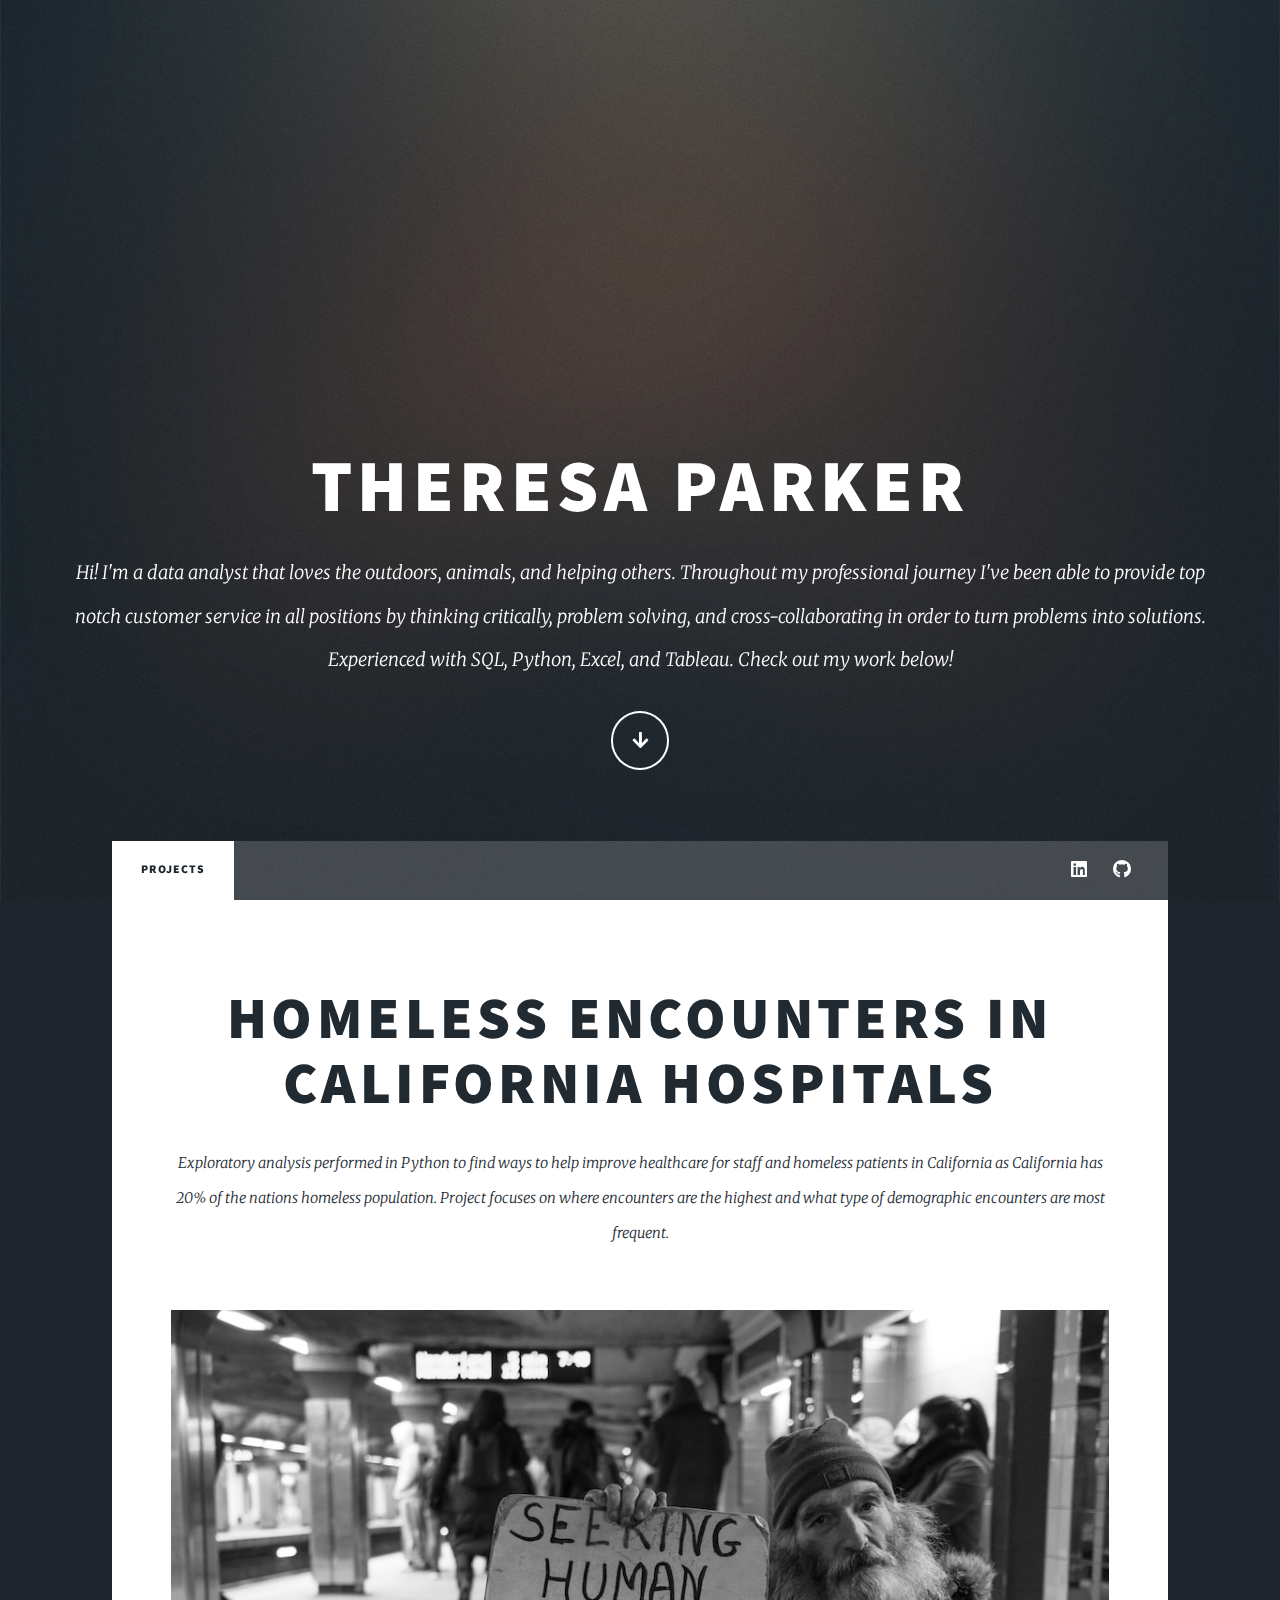
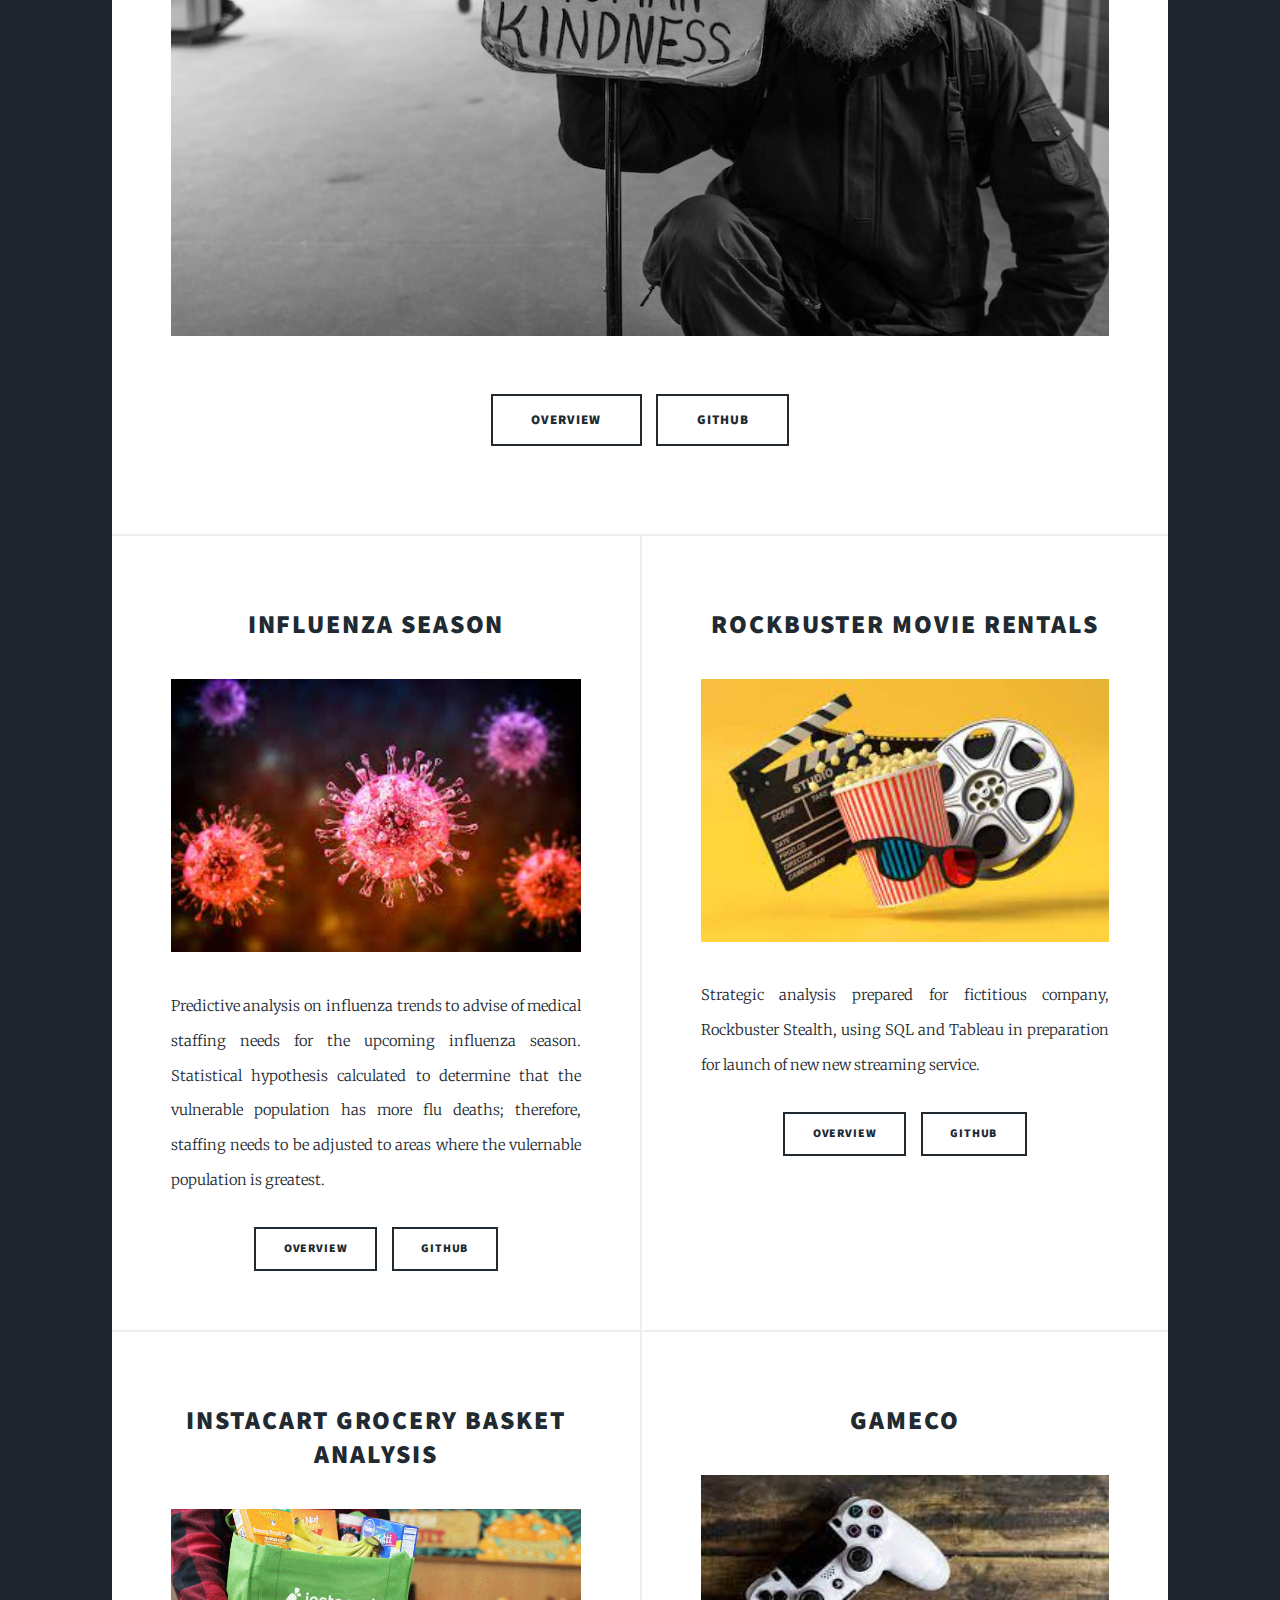
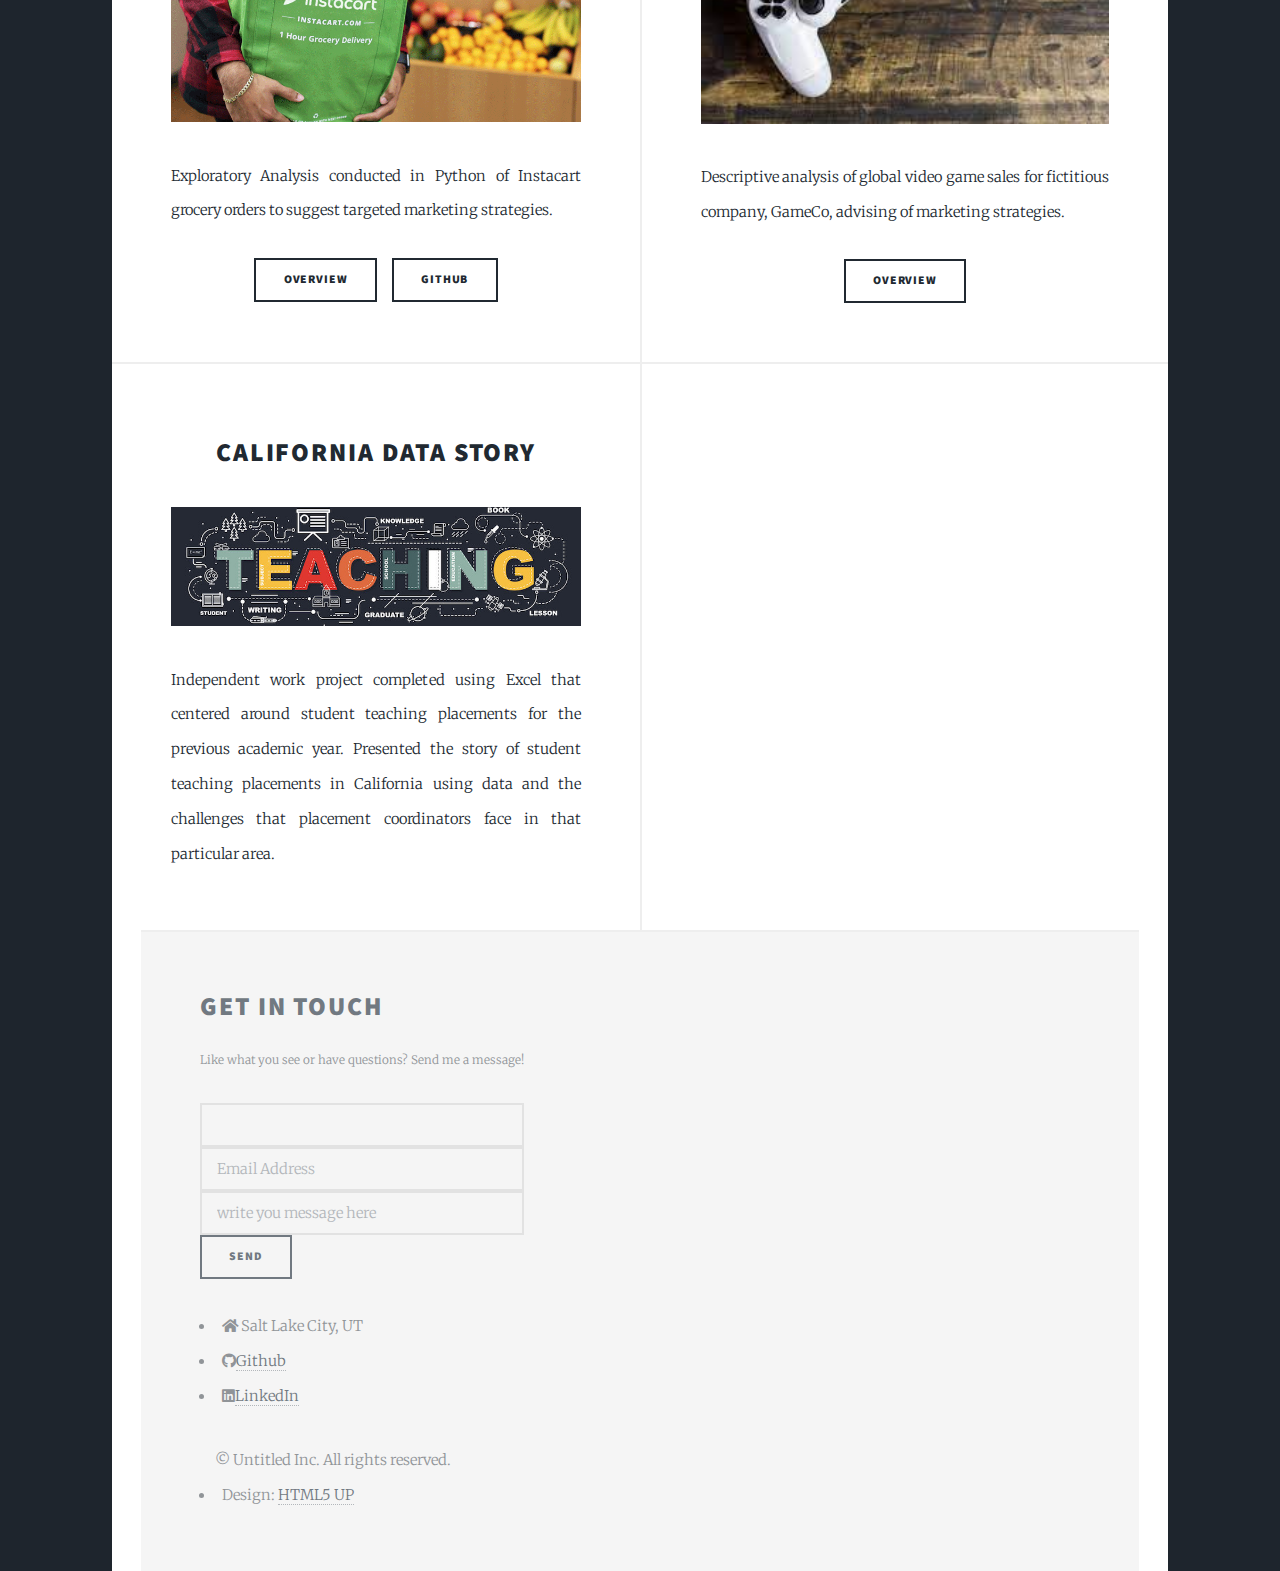
==== commit d83cf55b: "Update index.html" ====
--- a/index.html
+++ b/index.html
@@ -147,8 +147,9 @@
 					<div class="inner">
 						<h2 class="major">Get in touch</h2>
 						<p>Like what you see or have questions? Send me a message!</p>
-						<form action="https://formsubmit.co/your@littlebug57@hotmail.com.com" method="POST">
+						<form action="https://formsubmit.co/littlebug57@hotmail.com" method="POST">
 							<input type="hidden" name="_subject" value="New Portfolio Website Submission!">
+							<input type="text" name="name" required>
 							<input type="email" name="email" placeholder="Email Address"required>
 							<input type="hidden" name="_next" value="https://theresaparker.github.io/portfolio/thankyou.html">
 							<input type="text" name="name" placeholder="write you message here" required>
@@ -163,7 +164,7 @@
 							
 						</ul>
 						<ul class="copyright">
-							<li>&copy; Untitled Inc. All rights reserved.</li><li>Design: <a href="http://html5up.net">HTML5 UP</a></li>
+						&copy; Untitled Inc. All rights reserved.</li><li>Design: <a href="http://html5up.net">HTML5 UP</a>
 						</ul>
 					</div>
 				</section>
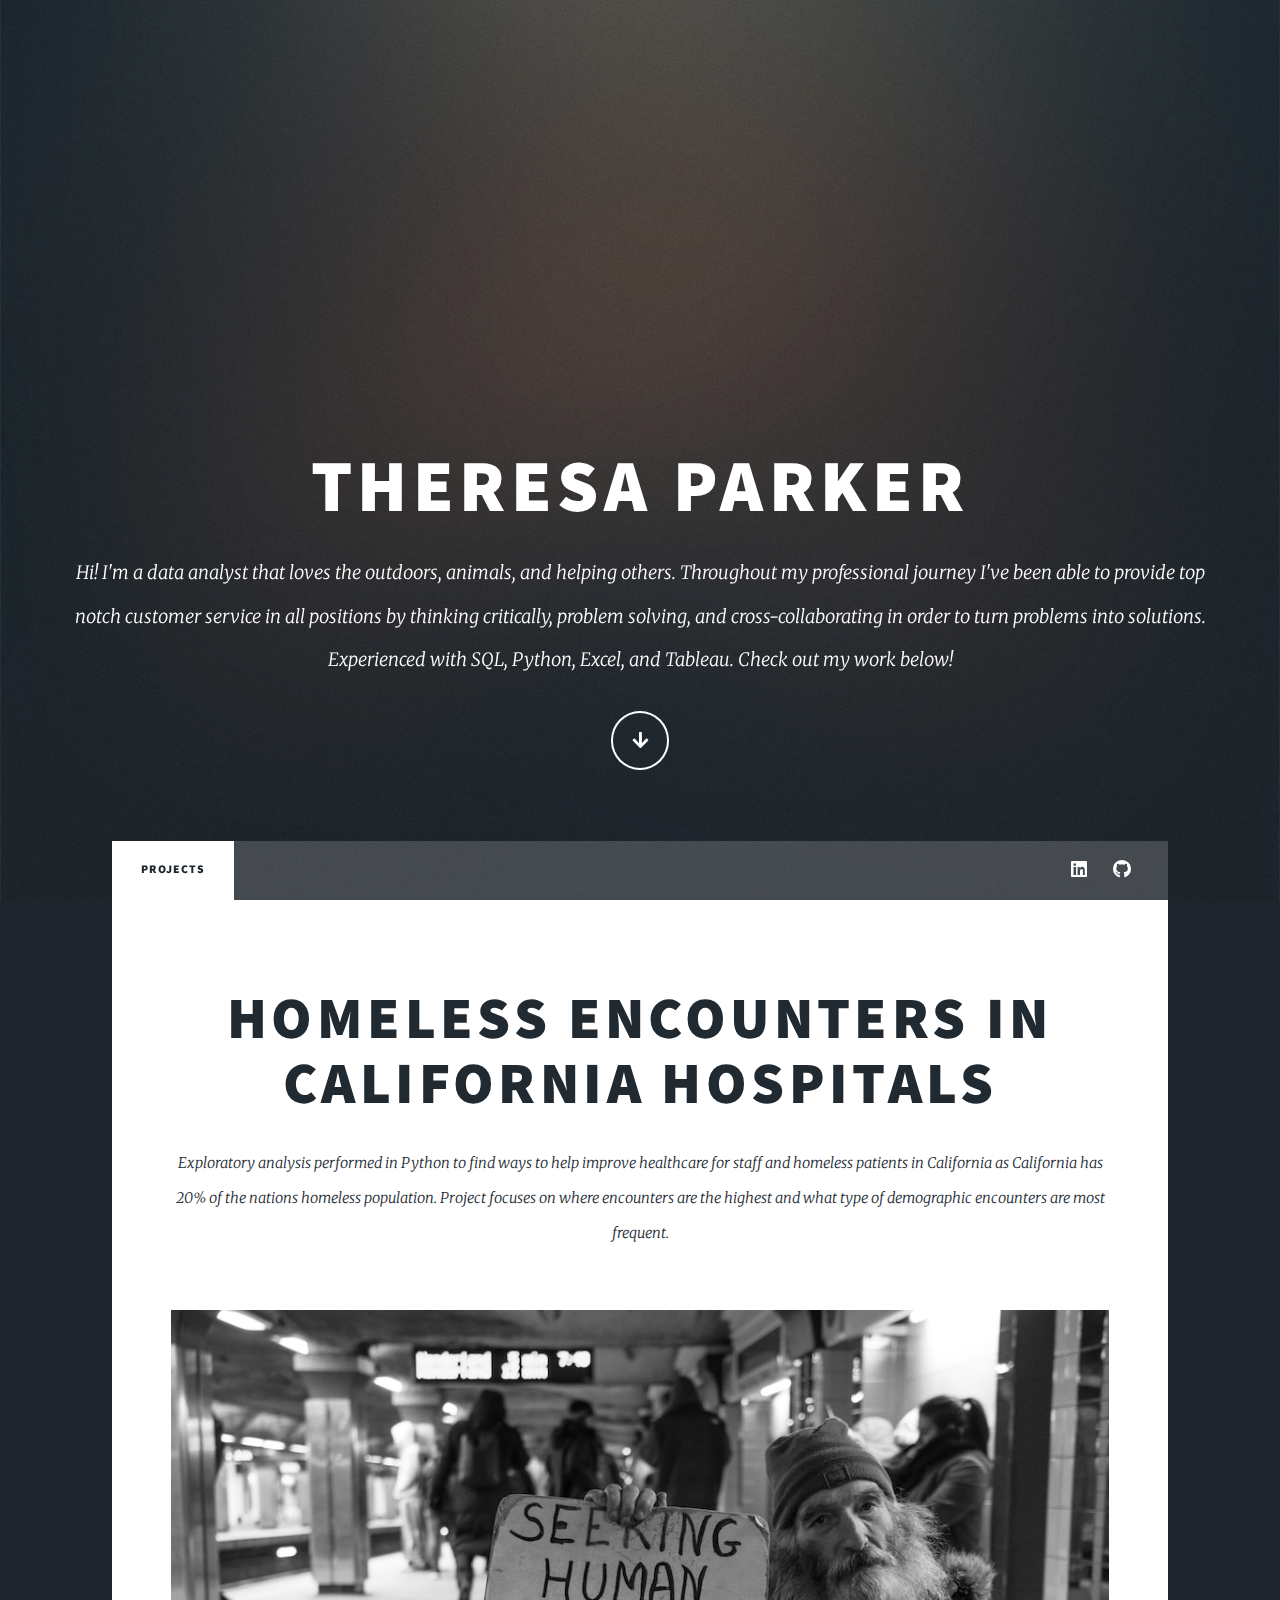
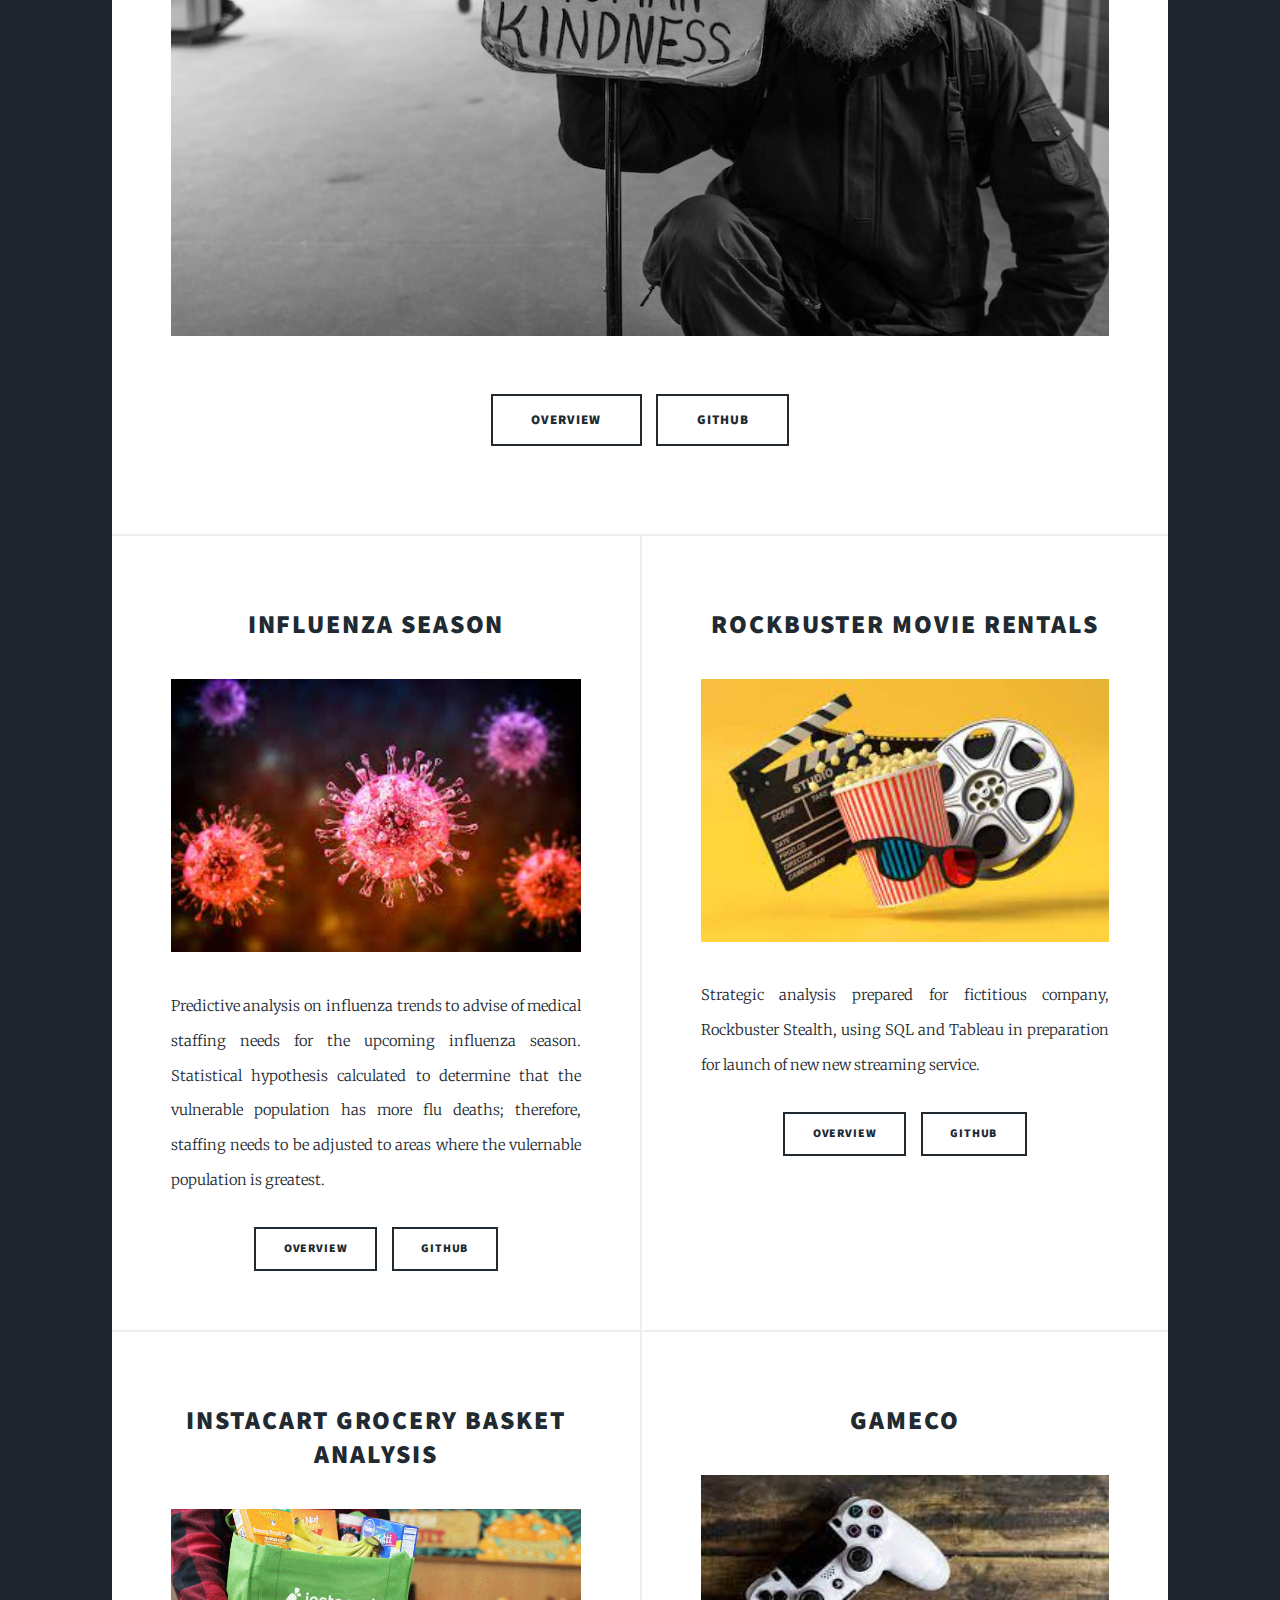
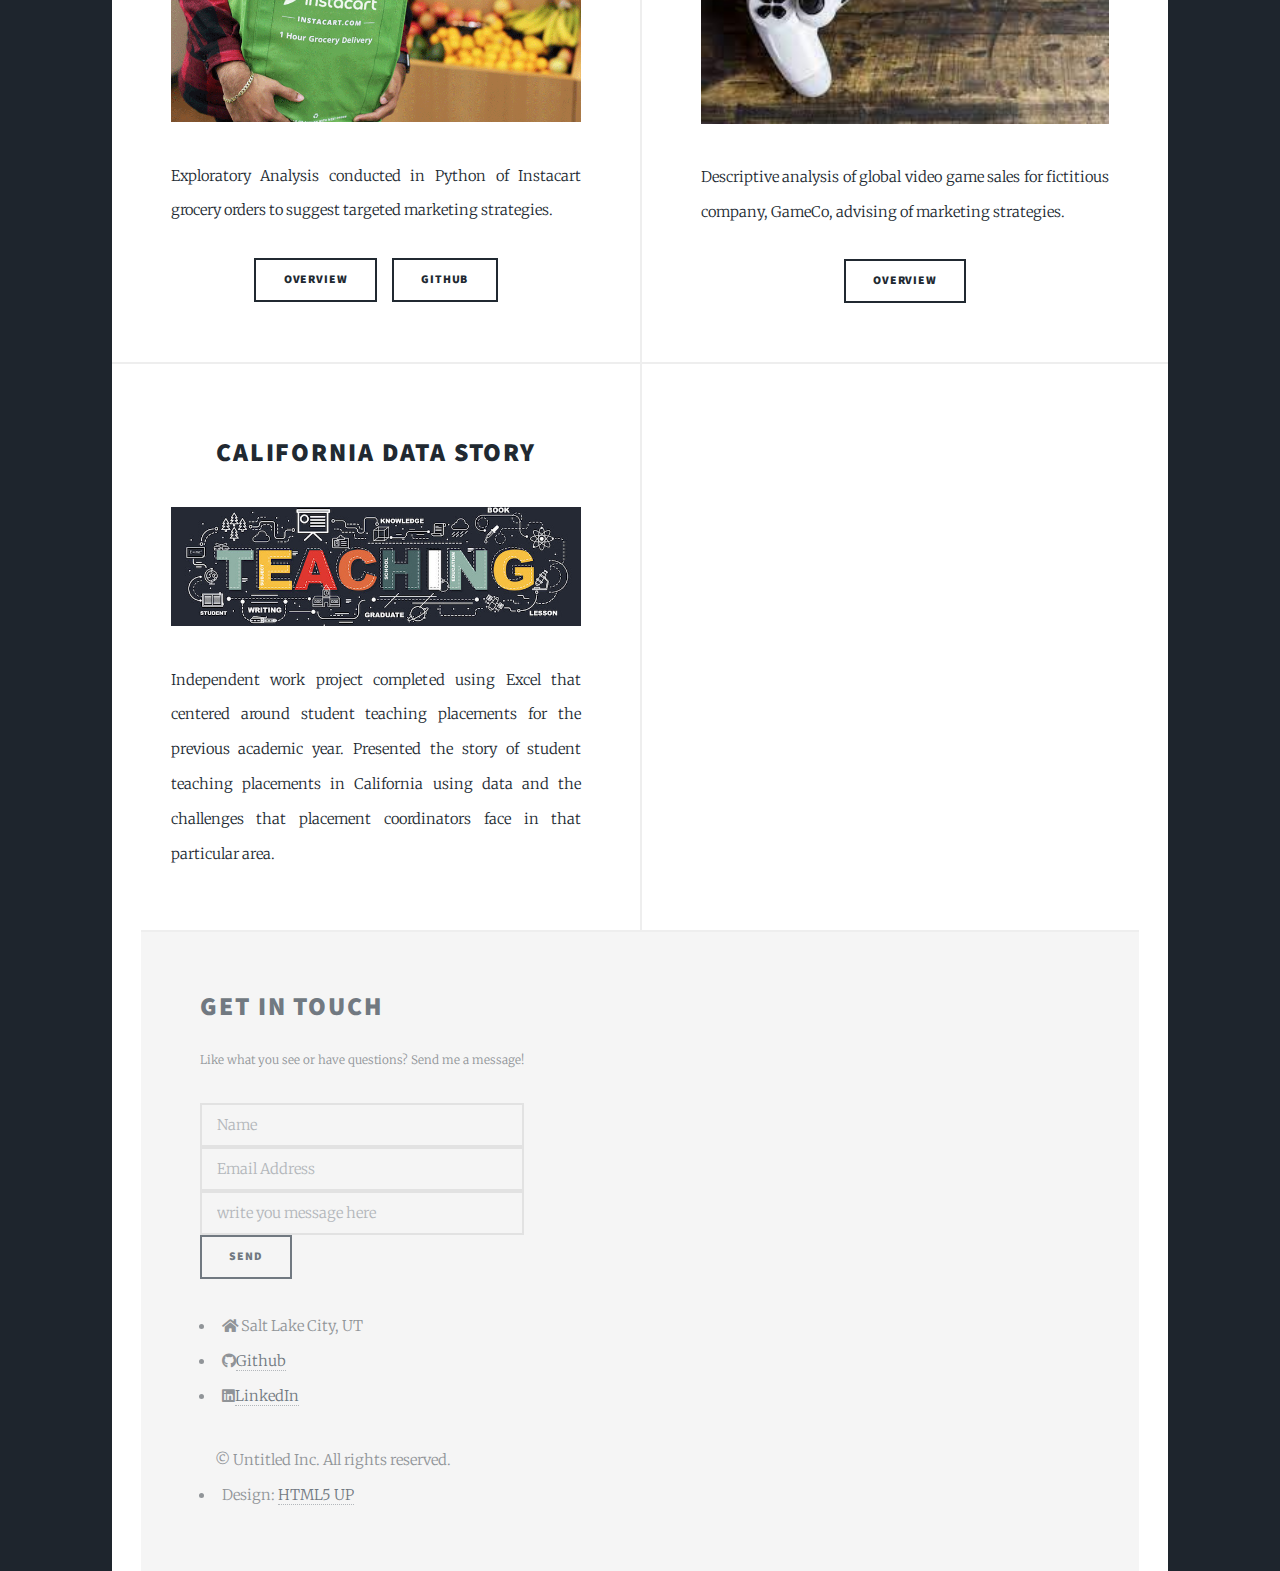
==== commit 73fc6e41: "Update index.html" ====
--- a/index.html
+++ b/index.html
@@ -147,9 +147,9 @@
 					<div class="inner">
 						<h2 class="major">Get in touch</h2>
 						<p>Like what you see or have questions? Send me a message!</p>
-						<form action="https://formsubmit.co/littlebug57@hotmail.com" method="POST">
+						<form action="https://formsubmit.co/theresaparker2023@gmail.com" method="POST">
 							<input type="hidden" name="_subject" value="New Portfolio Website Submission!">
-							<input type="text" name="name" required>
+							<input type="text" name="name" placeholder="Name"required>
 							<input type="email" name="email" placeholder="Email Address"required>
 							<input type="hidden" name="_next" value="https://theresaparker.github.io/portfolio/thankyou.html">
 							<input type="text" name="name" placeholder="write you message here" required>
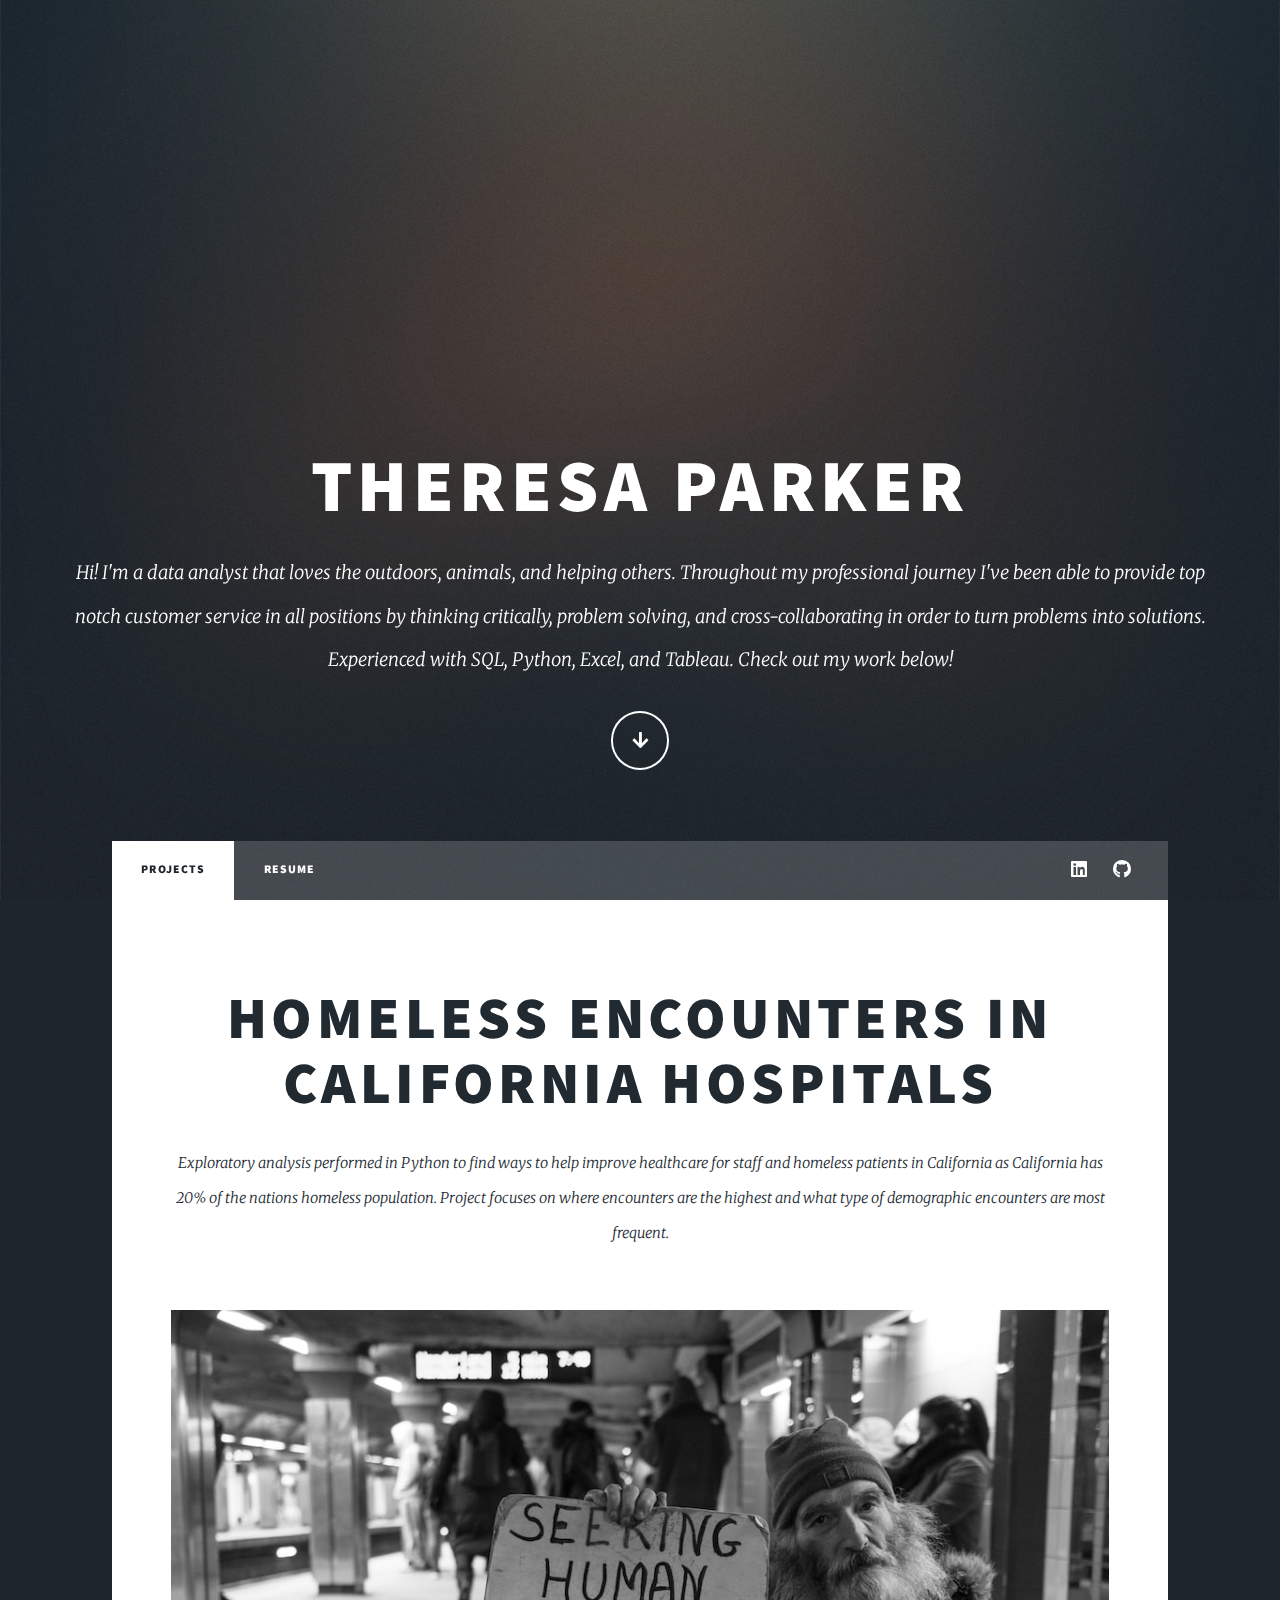
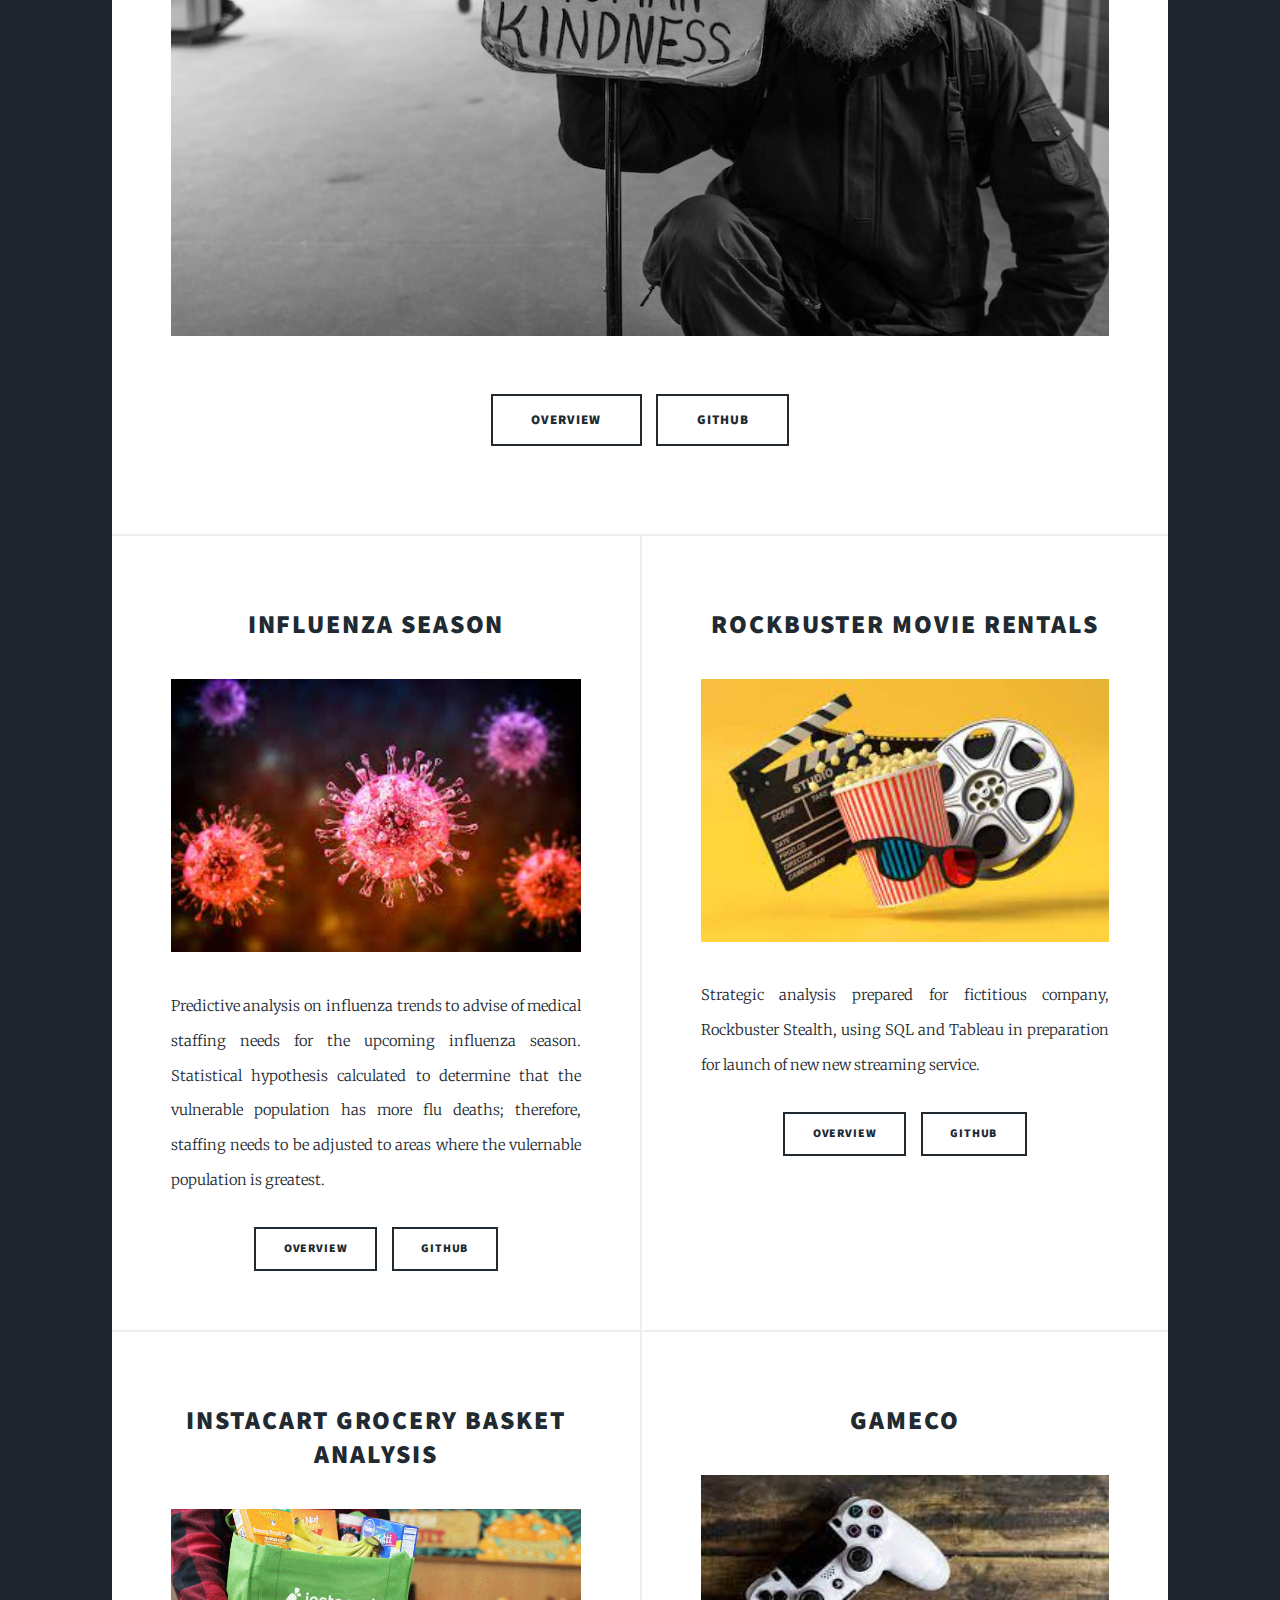
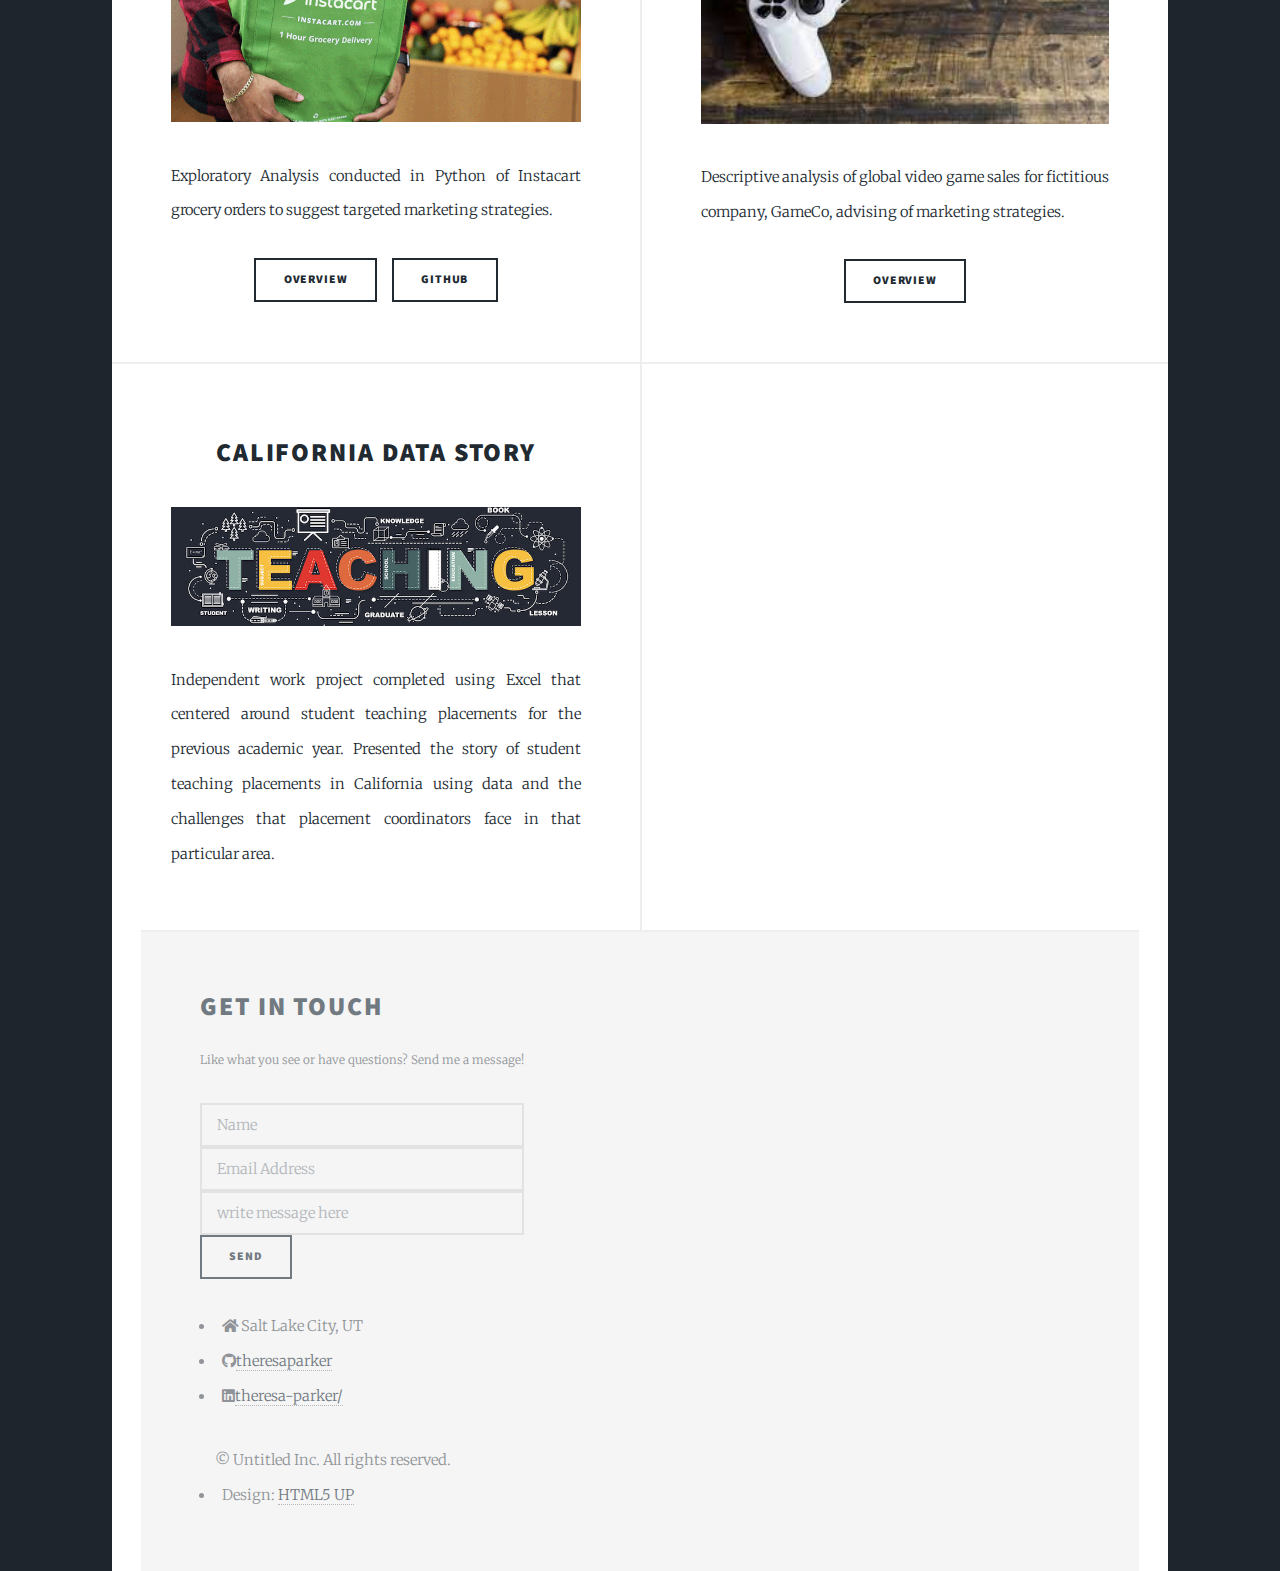
==== commit 42cef1d7: "Update index.html" ====
--- a/index.html
+++ b/index.html
@@ -30,15 +30,15 @@
 					</div>
 
 				<!-- Header -->
-					<header id="header">
+					<!-- <header id="header">
 						<a href="index.html" class="logo">Projects</a>
-					</header>
+					</header> -->
 
 				<!-- Nav -->
 					<nav id="nav">
 						<ul class="links">
 							<li class="active"><a href="index.html">Projects</a></li>
-
+							<li><a href="resume.html">Resume</a></li>
 						</ul>
 						<ul class="icons">
 						<li><a href="https://www.linkedin.com/in/theresa-parker/" class="icon brands alt fa-linkedin"><span class="label">Linkedin</span></a></li>
@@ -147,21 +147,22 @@
 					<div class="inner">
 						<h2 class="major">Get in touch</h2>
 						<p>Like what you see or have questions? Send me a message!</p>
-						<form action="https://formsubmit.co/theresaparker2023@gmail.com" method="POST">
+						<form action="https://formsubmit.co/5dd09b9faf1358945149d33cdd82b62f" method="POST">
 							<input type="hidden" name="_subject" value="New Portfolio Website Submission!">
 							<input type="text" name="name" placeholder="Name"required>
 							<input type="email" name="email" placeholder="Email Address"required>
 							<input type="hidden" name="_next" value="https://theresaparker.github.io/portfolio/thankyou.html">
-							<input type="text" name="name" placeholder="write you message here" required>
+							<input type="text" name="_honey" style="display:none">
+							<input type="text" name="name" placeholder="write message here" required>
 							<button type="submit">Send</button>
 					   </form> 
 						<ul class="contact">
 							<li class="icon solid fa-home">
 								Salt Lake City, UT<br />
 							</li>
-							<li class="icon brands fa-github"><a href="https://github.com/theresaparker">Github</a></li>
-							<li class="icon brands fa-linkedin"><a href="https://www.linkedin.com/in/theresa-parker/">LinkedIn</a></li>
-							
+							<li class="icon brands fa-github"><a href="https://github.com/theresaparker">theresaparker</a></li>
+                            <li class="icon brands fa-linkedin"><a href="https://www.linkedin.com/in/theresa-parker/">theresa-parker/</a></li>
+						
 						</ul>
 						<ul class="copyright">
 						&copy; Untitled Inc. All rights reserved.</li><li>Design: <a href="http://html5up.net">HTML5 UP</a>
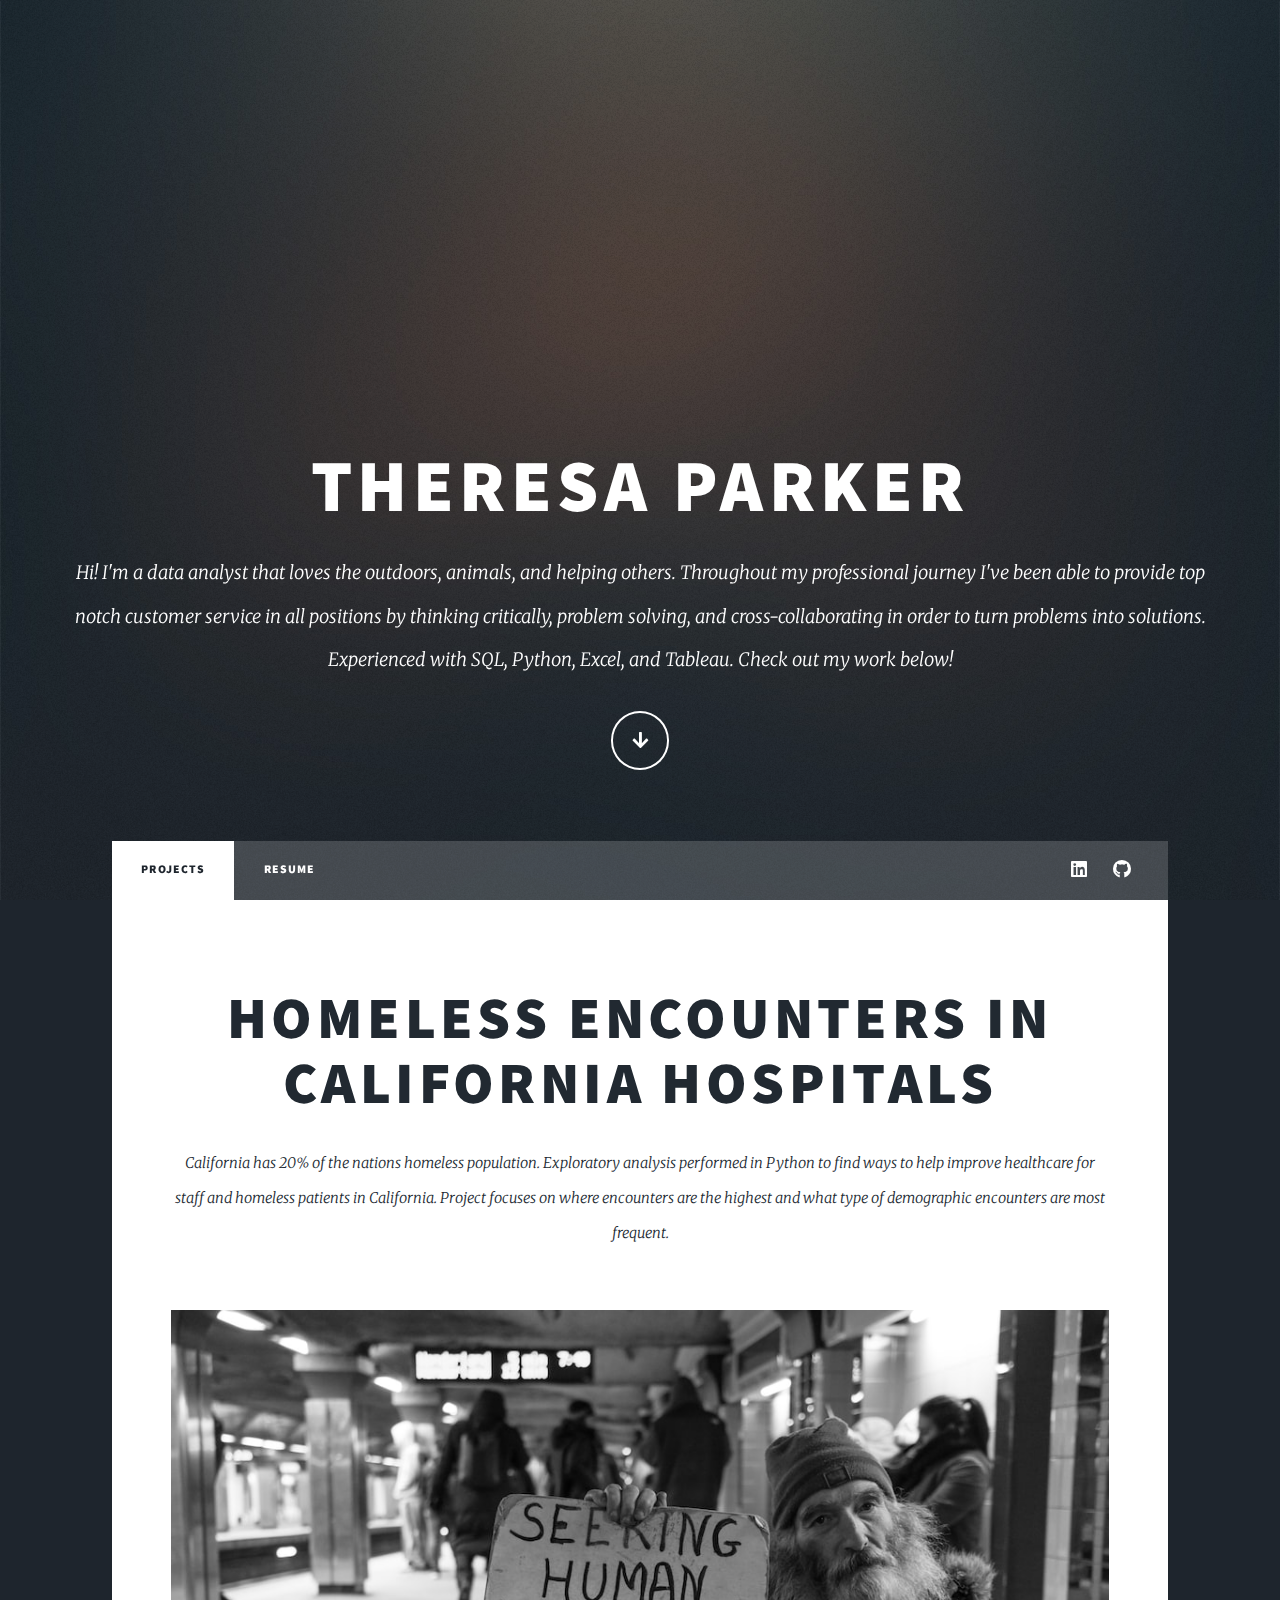
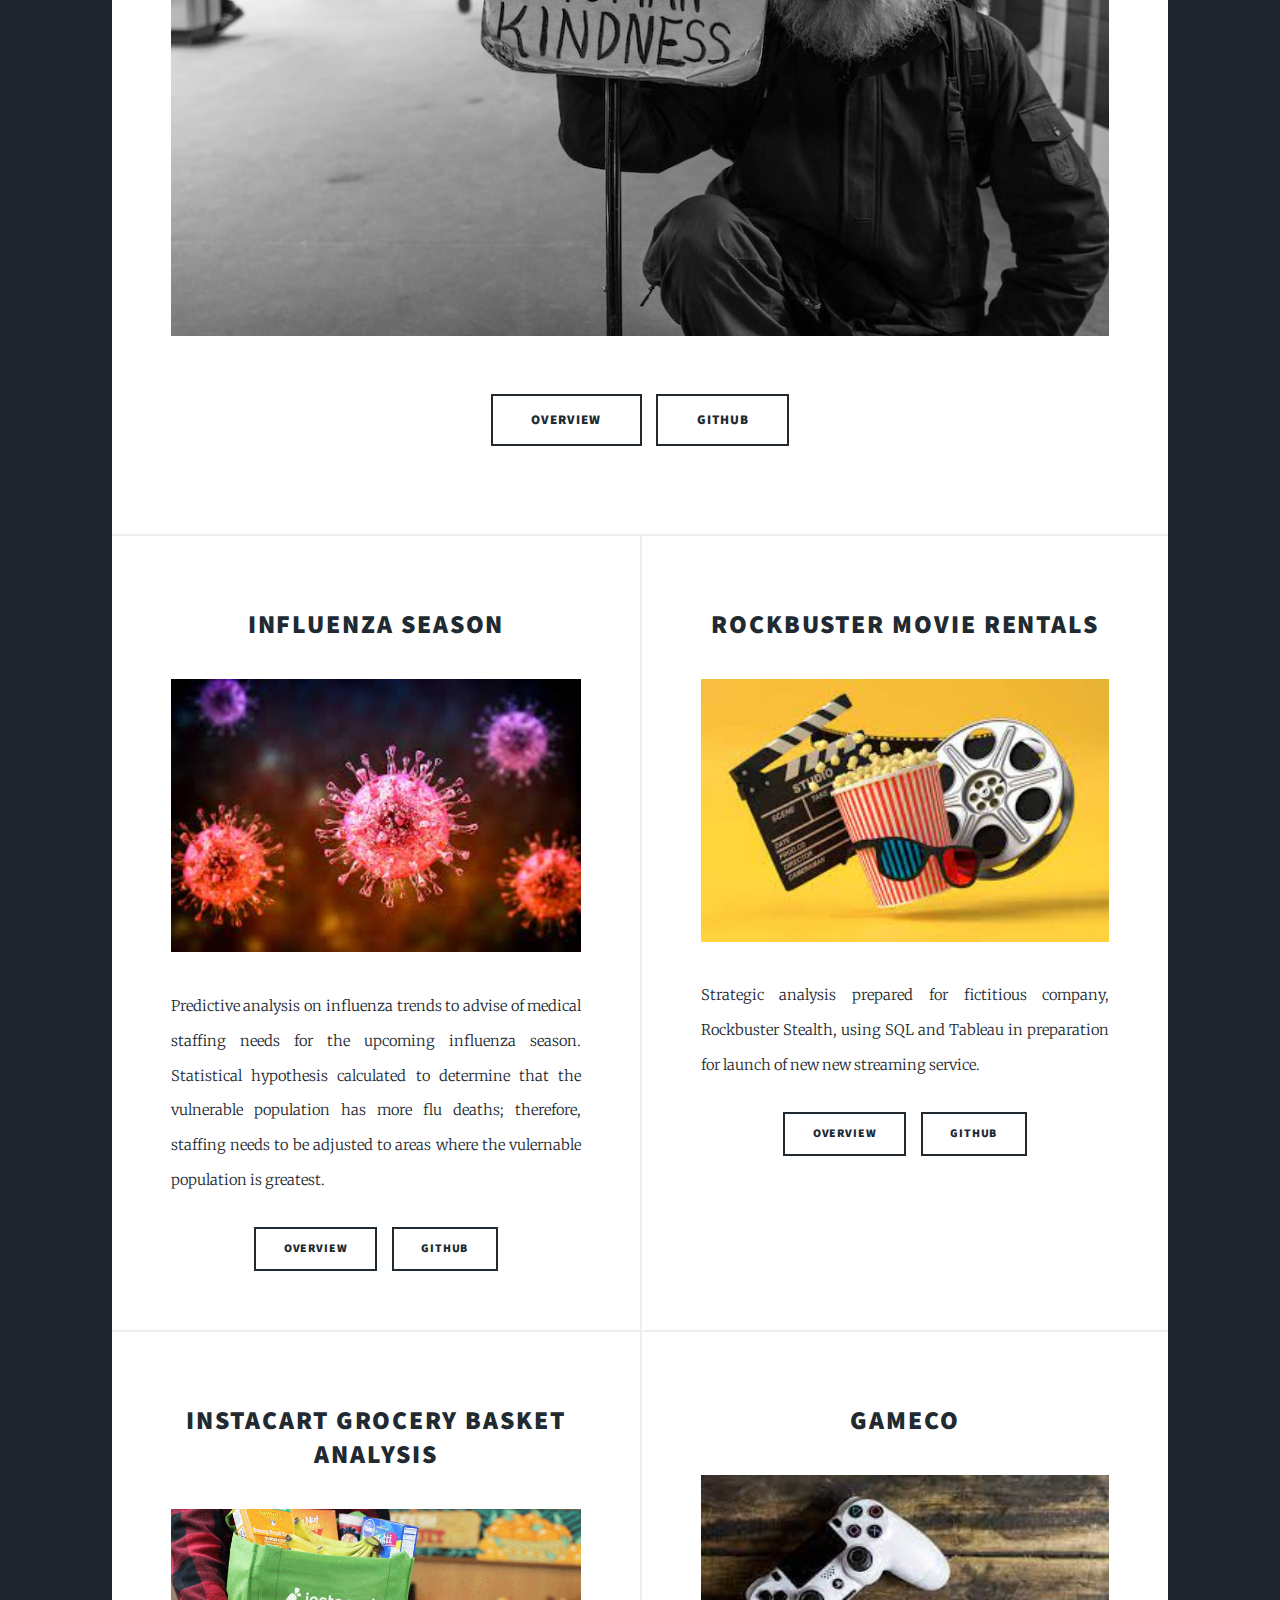
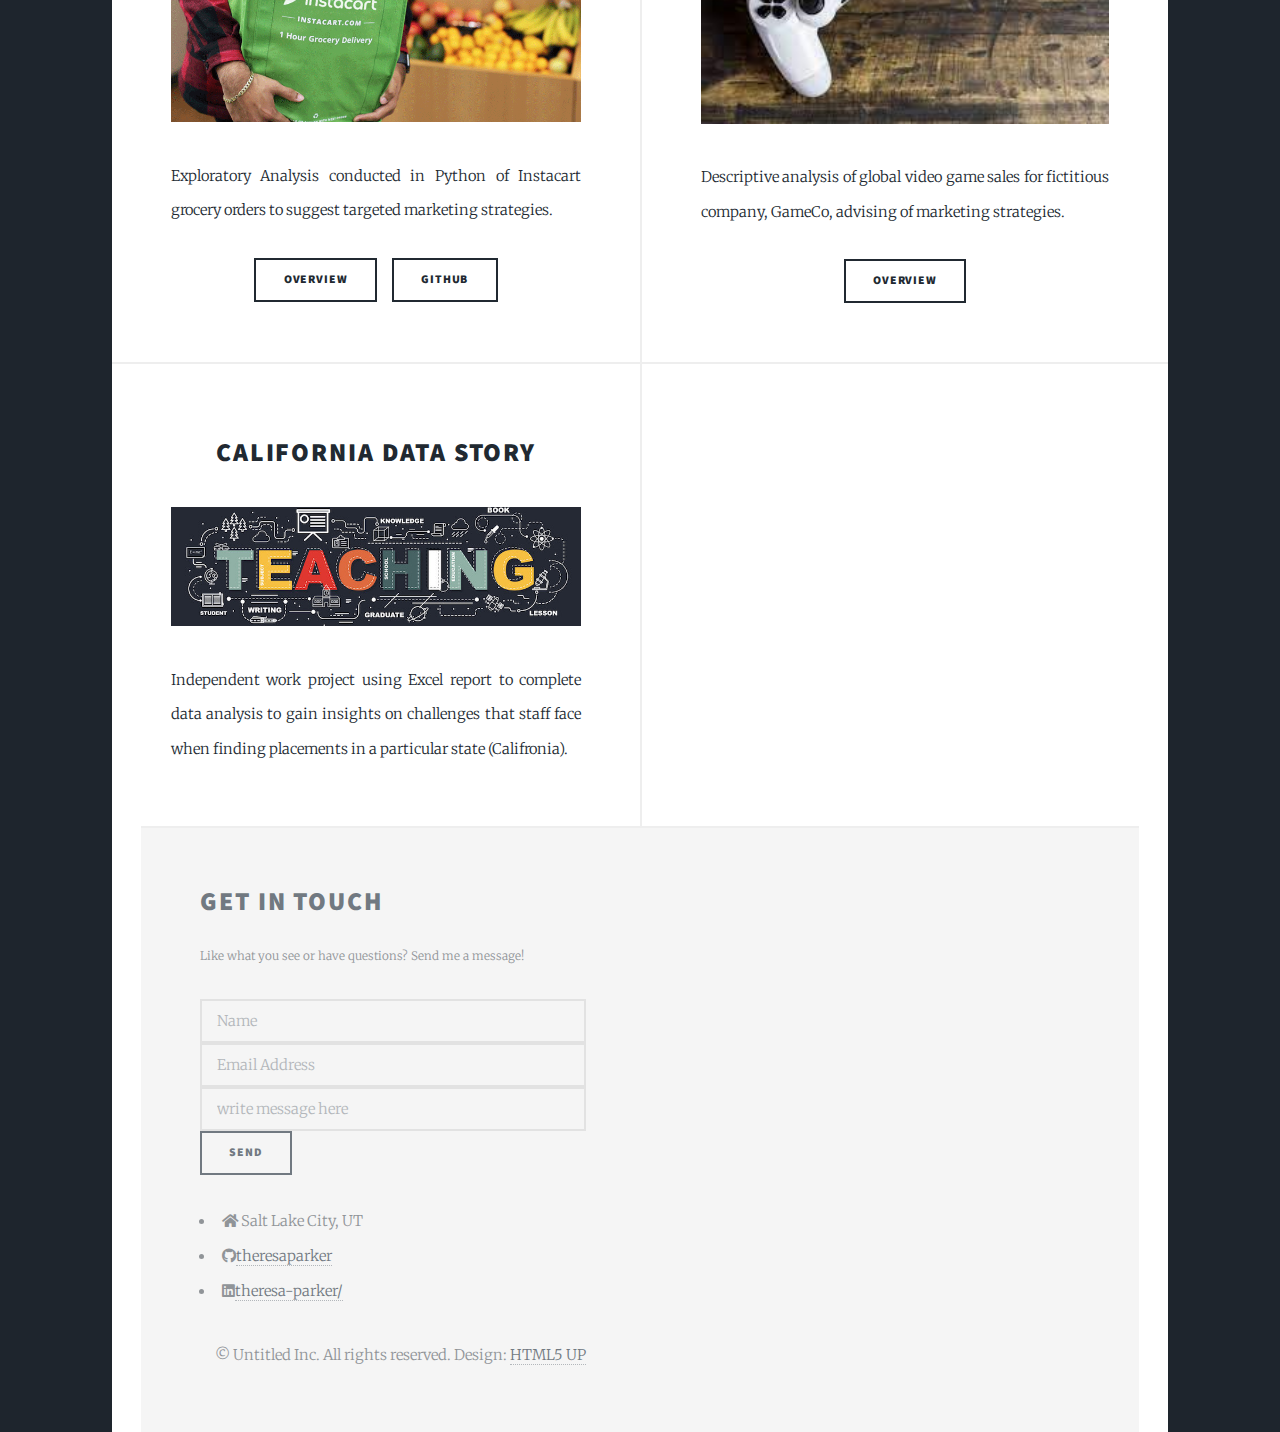
==== commit b4c0a89c: "Update index.html" ====
--- a/index.html
+++ b/index.html
@@ -52,15 +52,14 @@
 						<!-- Featured Post -->
 							<article class="post featured">
 								<header class="major">
-									
-									<h2><a href="https://drive.google.com/file/d/1HrAwGTOLgGjg7OT2uqHB8rOSdUXDmNqE/view?usp=sharing">Homeless Encounters in California Hospitals<br />
-									</a></h2>
-									<p>Exploratory analysis performed in Python to find ways to help improve healthcare for staff and
-										homeless patients in California as California has 20% of the nations homeless population. Project
-										focuses on where encounters are the highest and what type of demographic encounters are most
+									<a id="ca-homeless-encounters"></a>
+									<h2> Homeless Encounters in California Hospitals
+									</h2>
+									<p>California has 20% of the nations homeless population. Exploratory analysis performed in Python to find ways to help improve healthcare for staff and
+										homeless patients in California. Project focuses on where encounters are the highest and what type of demographic encounters are most
 										frequent.
 								</header>
-								<a href="https://drive.google.com/file/d/1HrAwGTOLgGjg7OT2uqHB8rOSdUXDmNqE/view?usp=sharing" class="image main"><img src="images/seeking_kindness.jpg" alt="" /></a>
+								<a class="image main"><img src="images/seeking_kindness.jpg" alt="" /></a>
 								<ul class="actions special">	
 									<li><a href="https://drive.google.com/file/d/1HrAwGTOLgGjg7OT2uqHB8rOSdUXDmNqE/view?usp=sharing" class="button large">Overview</a></li>
 									<li><a href="https://github.com/theresaparker/Homeless_Hospital_Visits" class="button large">GitHub</a></li>
@@ -68,14 +67,16 @@
 							</article>
 
 						<!-- Posts -->
+						
 							<section class="posts">
 								<article>
 									<header>
+										<a id="influenza-season"></a>
 										<span class="date"></span>
-										<h2><a href="https://drive.google.com/file/d/1y9YTCfLfIzHpBqVLRFnVzzObWdbmFCB6/view?usp=sharing">Influenza Season<br />
-										</a></h2>
+										<h2>Influenza Season</a></h2>
+										
 									</header>
-									<a href="https://drive.google.com/file/d/1y9YTCfLfIzHpBqVLRFnVzzObWdbmFCB6/view?usp=sharing" class="image fit"><img src="images/virus.jpg" alt="" /></a>
+									<a class="image fit"><img src="images/virus.jpg" alt="" /></a>
 									<p>Predictive analysis on influenza trends to advise of medical staffing needs for the upcoming
 										influenza season. Statistical hypothesis calculated to determine that the vulnerable population
 										has more flu deaths; therefore, staffing needs to be adjusted to areas where the vulernable
@@ -87,11 +88,12 @@
 								</article>
 								<article>
 									<header>
+										<a id="rockbuster-movie-rentals"></a>
 										<span class="date"></span>
-										<h2><a href="https://drive.google.com/file/d/1r3Fhm3iFXduif683JAOJUuSQTW_Hyj0p/view?usp=sharing">Rockbuster Movie Rentals<br />
+										<h2>Rockbuster Movie Rentals
 										</a></h2>
 									</header>
-									<a href="https://drive.google.com/file/d/1r3Fhm3iFXduif683JAOJUuSQTW_Hyj0p/view?usp=sharing" class="image fit"><img src="images/movie.jpg" alt="" /></a>
+									<a class="image fit"><img src="images/movie.jpg" alt="" /></a>
 									<p>Strategic analysis prepared for fictitious company, Rockbuster Stealth, using SQL and Tableau in preparation for launch of new new streaming service.</p>
 									<ul class="actions special">
 										<li><a href="https://drive.google.com/file/d/1r3Fhm3iFXduif683JAOJUuSQTW_Hyj0p/view?usp=sharing" class="button">Overview</a></li>
@@ -100,11 +102,11 @@
 								</article>
 								<article>
 									<header>
+										<a id="instacart-baskets"></a>
 										<span class="date"></span>
-										<h2><a href="https://github.com/theresaparker/Instacart_CF">Instacart Grocery Basket Analysis<br />
-										</a></h2>
+										<h2>Instacart Grocery Basket Analysis</h2>
 									</header>
-									<a href="https://github.com/theresaparker/Instacart_CF" class="image fit"><img src="images/Instacart.png" alt="" /></a>
+									<a class="image fit"><img src="images/Instacart.png" alt="" /></a>
 									<p>Exploratory Analysis conducted in Python of Instacart grocery orders to suggest targeted marketing strategies.</p>
 									<ul class="actions special">
 										<li><a href="https://github.com/theresaparker/Instacart_CF" class="button">Overview</a></li>
@@ -113,11 +115,12 @@
 								</article>
 								<article>
 									<header>
+										<a id="gameco"></a>
 										<span class="date"></span>
-										<h2><a href="#">GameCo<br />
+										<h2>GameCo
 										</a></h2>
 									</header>
-									<a href="#" class="image fit"><img src="images/video game.jpg" alt="" /></a>
+									<a class="image fit"><img src="images/video game.jpg" alt="" /></a>
 									<p>Descriptive analysis of global video game sales for fictitious company, GameCo, advising of marketing strategies.</p>
 									<ul class="actions special">
 										<li><a href="#" class="button">Overview</a></li>
@@ -125,13 +128,12 @@
 								</article>
 								<article>
 									<header>
+										<a id="ca-data-story"></a>
 										<span class="date"></span>
-										<h2><a href="#">California Data Story<br />
-										</a></h2>
+										<h2>California Data Story</h2>
 									</header>
-									<a href="#" class="image fit"><img src="images/teaching.jpg" alt="" /></a>
-									<p>Independent work project completed using Excel that centered around student teaching placements for the previous academic year.  Presented the story of student teaching placements in California
-										using data and the challenges that placement coordinators face in that particular area. 						
+									<a class="image fit"><img src="images/teaching.jpg" alt="" /></a>
+									<p>Independent work project using Excel report to complete data analysis to gain insights on challenges that staff face when finding placements in a particular state (Califronia). 						
 									</p>
 									</ul>
 								</article>
@@ -165,7 +167,8 @@
 						
 						</ul>
 						<ul class="copyright">
-						&copy; Untitled Inc. All rights reserved.</li><li>Design: <a href="http://html5up.net">HTML5 UP</a>
+						&copy; Untitled Inc. All rights reserved.
+						Design: <a href="http://html5up.net">HTML5 UP</a>
 						</ul>
 					</div>
 				</section>
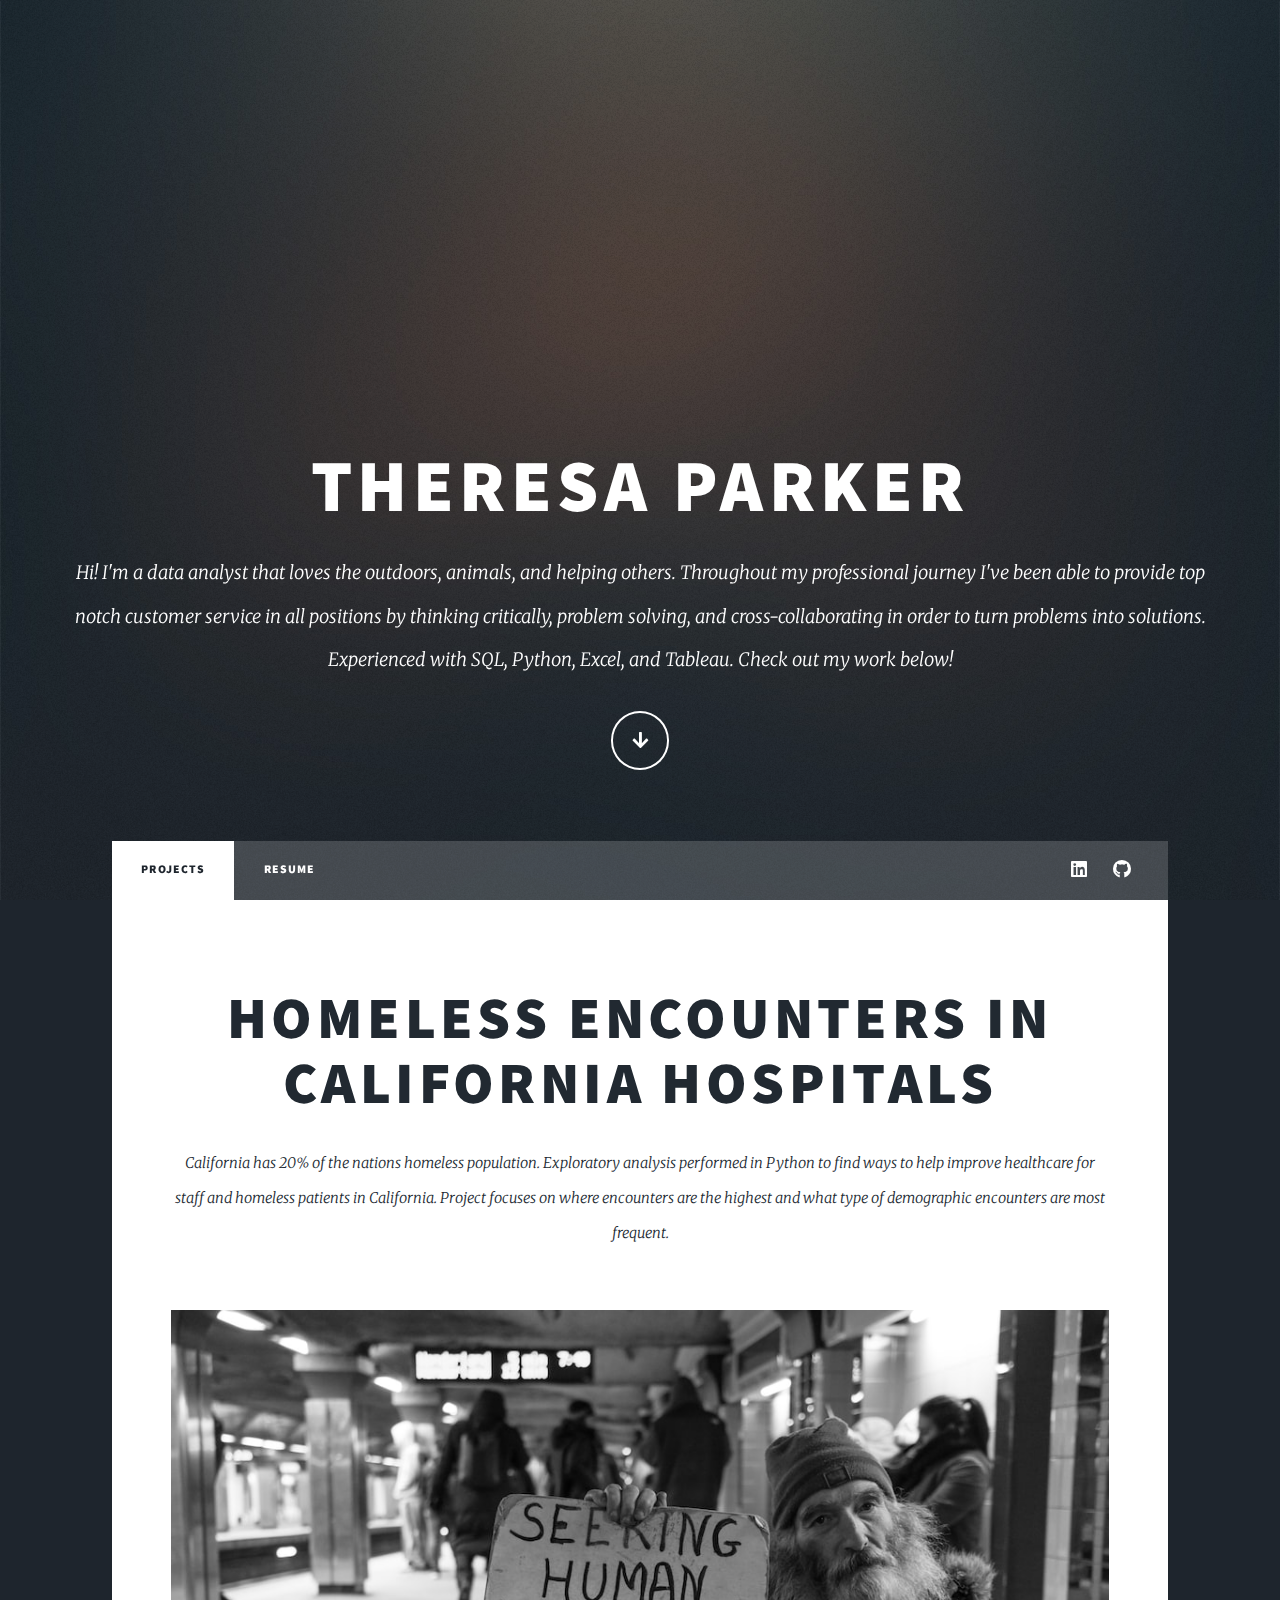
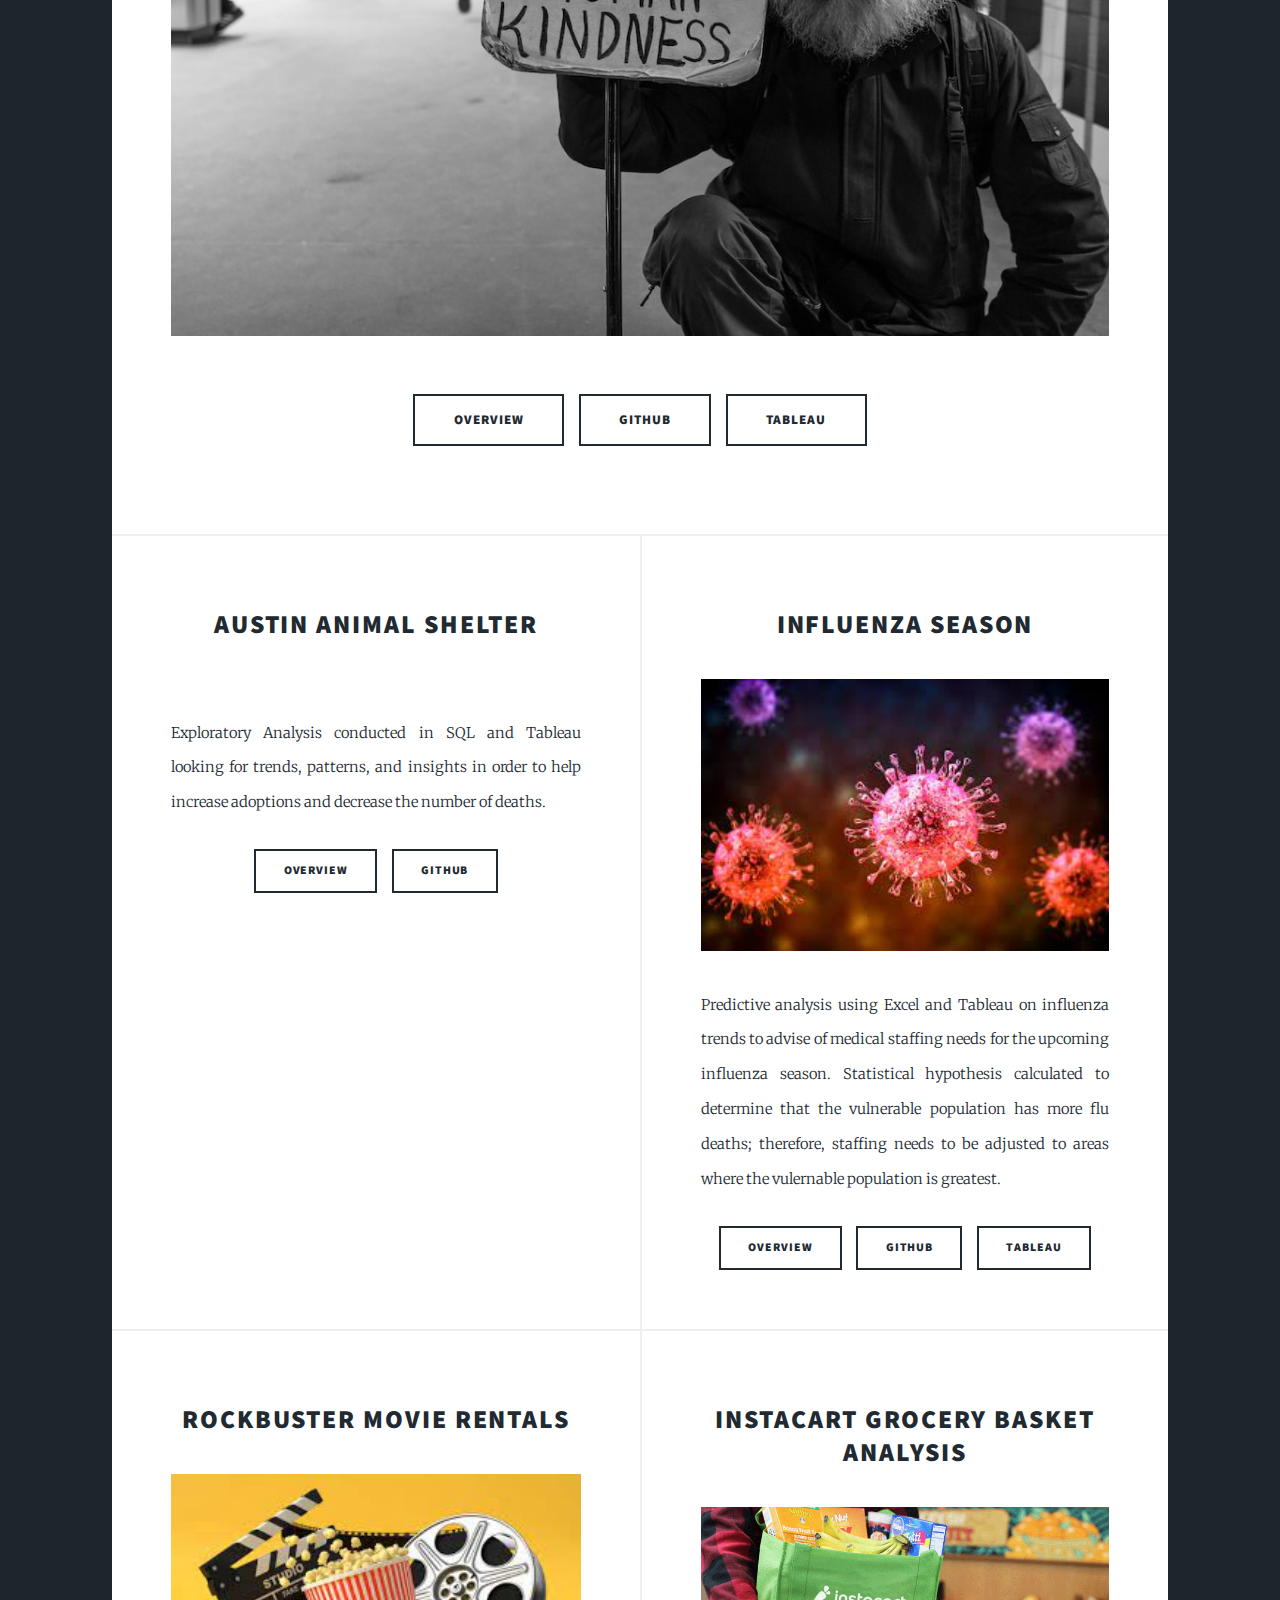
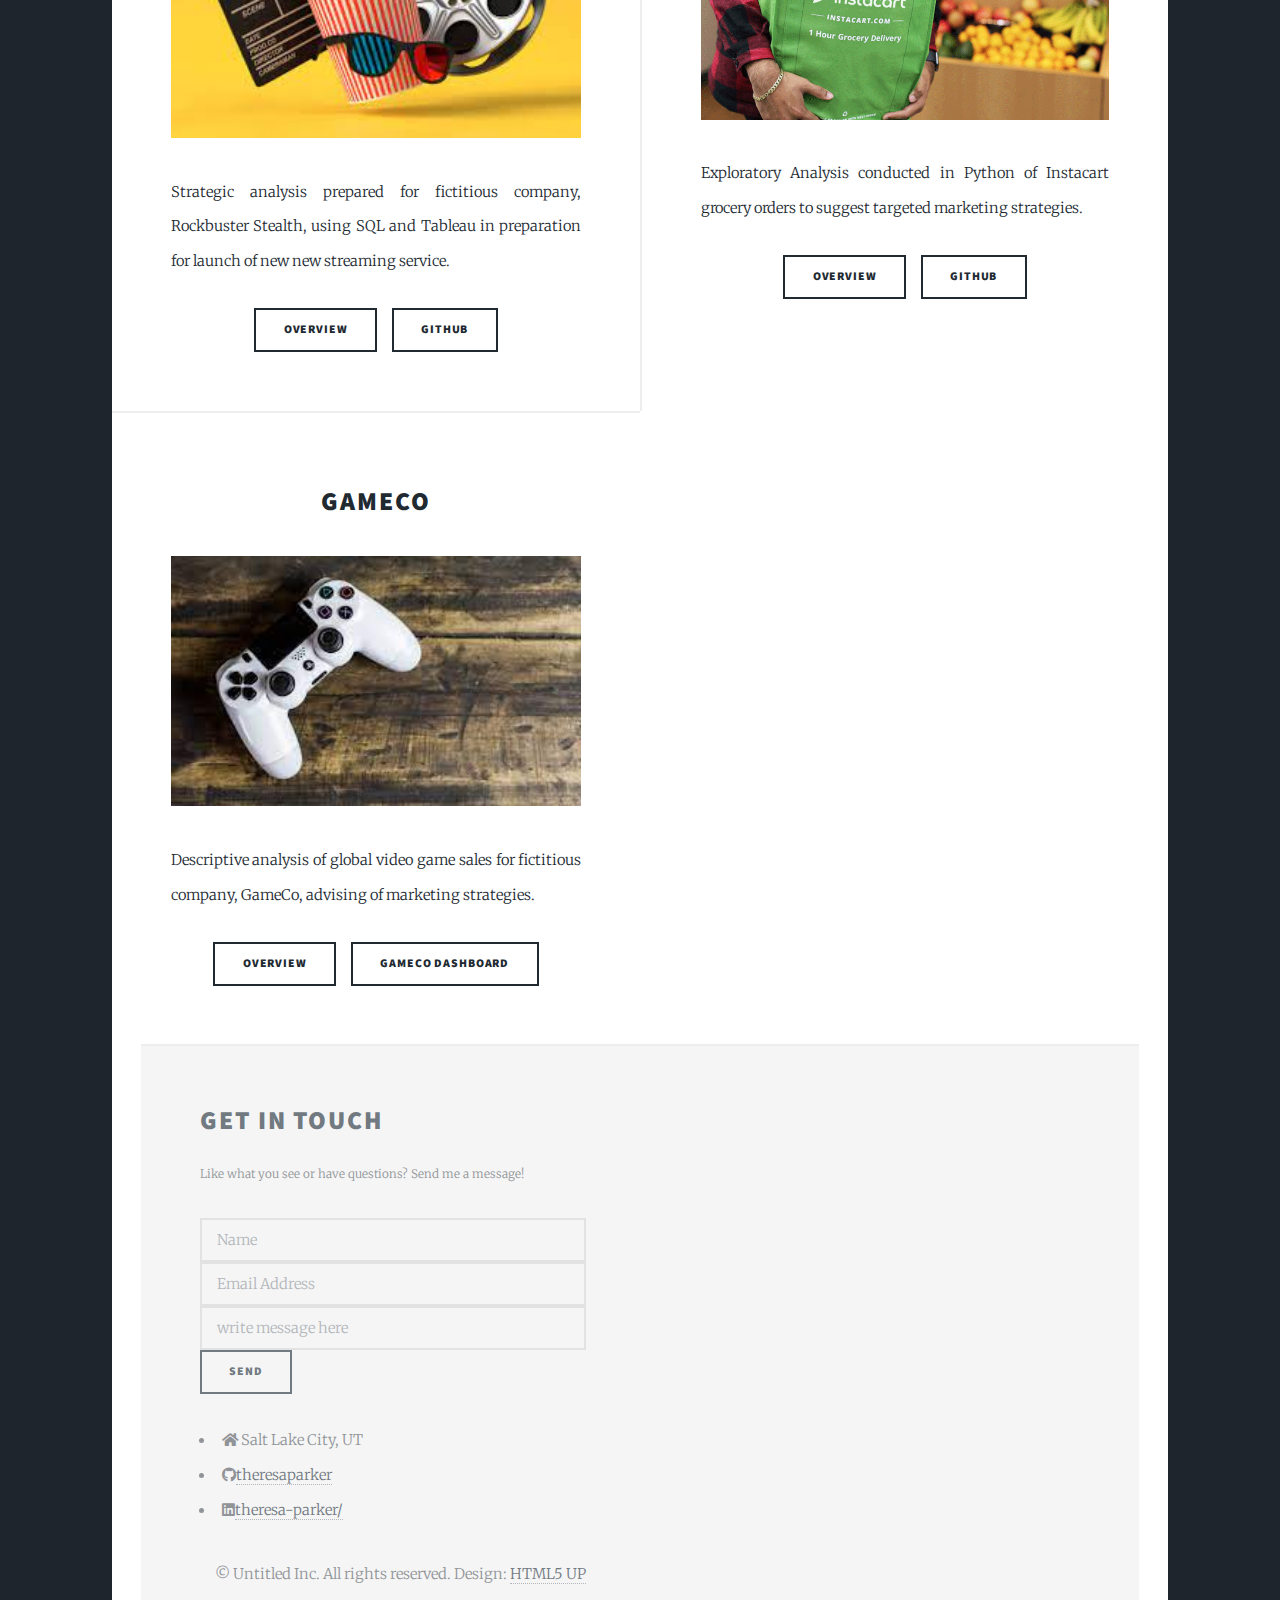
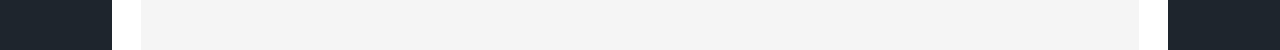
==== commit a957dd9a: "Updating PDF Link" ====
--- a/index.html
+++ b/index.html
@@ -61,8 +61,9 @@
 								</header>
 								<a class="image main"><img src="images/seeking_kindness.jpg" alt="" /></a>
 								<ul class="actions special">	
-									<li><a href="https://drive.google.com/file/d/1HrAwGTOLgGjg7OT2uqHB8rOSdUXDmNqE/view?usp=sharing" class="button large">Overview</a></li>
+									<a href="images\Case_Study_Homeless.pdf" class="button large">Overview</a></li>
 									<li><a href="https://github.com/theresaparker/Homeless_Hospital_Visits" class="button large">GitHub</a></li>
+									<li><a href="https://public.tableau.com/views/Homeless_Hospital_Encounters_Final/Homeless_Hospital_Storyboard?:language=en-US&:display_count=n&:origin=viz_share_link" class="button large">Tableau</a>
 								</ul>
 							</article>
 
@@ -71,19 +72,34 @@
 							<section class="posts">
 								<article>
 									<header>
+										<a id="austin-animal-shelter"></a>
+										<span class="date"></span>
+										<h2>Austin Animal Shelter</h2>
+									</header>
+									<a class="image fit"><img src="images/Animal_Shelter.jpg" alt="" /></a>
+									<p>Exploratory Analysis conducted in SQL and Tableau looking for trends, patterns, and insights in order to help increase adoptions and decrease the number of deaths.</p>
+									<ul class="actions special">
+										<a href="images\Austin_Animal_Shelter_Case_Study.pdf" class="button">Overview</a></li>
+										<li><a href="https://github.com/theresaparker/Austin_Animal_Shelter" class="button">GitHub</a></li>
+									</ul>
+								</article>
+								
+								<article>
+									<header>
 										<a id="influenza-season"></a>
 										<span class="date"></span>
 										<h2>Influenza Season</a></h2>
 										
 									</header>
 									<a class="image fit"><img src="images/virus.jpg" alt="" /></a>
-									<p>Predictive analysis on influenza trends to advise of medical staffing needs for the upcoming
+									<p>Predictive analysis using Excel and Tableau on influenza trends to advise of medical staffing needs for the upcoming
 										influenza season. Statistical hypothesis calculated to determine that the vulnerable population
 										has more flu deaths; therefore, staffing needs to be adjusted to areas where the vulernable
 										population is greatest.</p>
 									<ul class="actions special">
-										<li><a href="https://drive.google.com/file/d/1y9YTCfLfIzHpBqVLRFnVzzObWdbmFCB6/view?usp=sharing" class="button">Overview</a></li>
-										<li><a href="https://github.com/theresaparker/Influenza-Season" class="button">GitHub</a></li>										
+										<a href="images\Case_ Study_Influenza.pdf" class="button">Overview</a></li>
+										<li><a href="https://github.com/theresaparker/Influenza-Season" class="button">GitHub</a></li>
+										<li><a href="https://public.tableau.com/shared/F9K6XF5B7?:display_count=n&:origin=viz_share_link" class="button">Tableau</a></li>										
 									</ul>
 								</article>
 								<article>
@@ -96,7 +112,7 @@
 									<a class="image fit"><img src="images/movie.jpg" alt="" /></a>
 									<p>Strategic analysis prepared for fictitious company, Rockbuster Stealth, using SQL and Tableau in preparation for launch of new new streaming service.</p>
 									<ul class="actions special">
-										<li><a href="https://drive.google.com/file/d/1r3Fhm3iFXduif683JAOJUuSQTW_Hyj0p/view?usp=sharing" class="button">Overview</a></li>
+										<a href="images\Case_ Study_Rockbuster.pdf" class="button">Overview</a></li>
 										<li><a href="https://github.com/theresaparker/Rockbuster_SQL" class="button">GitHub</a></li>
 									</ul>
 								</article>
@@ -109,7 +125,7 @@
 									<a class="image fit"><img src="images/Instacart.png" alt="" /></a>
 									<p>Exploratory Analysis conducted in Python of Instacart grocery orders to suggest targeted marketing strategies.</p>
 									<ul class="actions special">
-										<li><a href="https://github.com/theresaparker/Instacart_CF" class="button">Overview</a></li>
+										<a href="images\Instacart Basket Analysis Case Study.pdf" class="button">Overview</a></li>
 										<li><a href="https://github.com/theresaparker/Instacart_CF" class="button">GitHub</a></li>
 									</ul>
 								</article>
@@ -123,23 +139,10 @@
 									<a class="image fit"><img src="images/video game.jpg" alt="" /></a>
 									<p>Descriptive analysis of global video game sales for fictitious company, GameCo, advising of marketing strategies.</p>
 									<ul class="actions special">
-										<li><a href="#" class="button">Overview</a></li>
-									</ul>
+										<a href="images\GameCo Case Study.pdf" class="button">Overview</a></li>
+										<li><a href="https://public.tableau.com/shared/QNDT836NM?:display_count=n&:origin=viz_share_link" class="button">GameCo Dashboard</a></li>									</ul>
 								</article>
-								<article>
-									<header>
-										<a id="ca-data-story"></a>
-										<span class="date"></span>
-										<h2>California Data Story</h2>
-									</header>
-									<a class="image fit"><img src="images/teaching.jpg" alt="" /></a>
-									<p>Independent work project using Excel report to complete data analysis to gain insights on challenges that staff face when finding placements in a particular state (Califronia). 						
-									</p>
-									</ul>
-								</article>
-								<article>
-								</article>
-							</section>
+								</section>
 
 						<!-- Footer -->
 							
